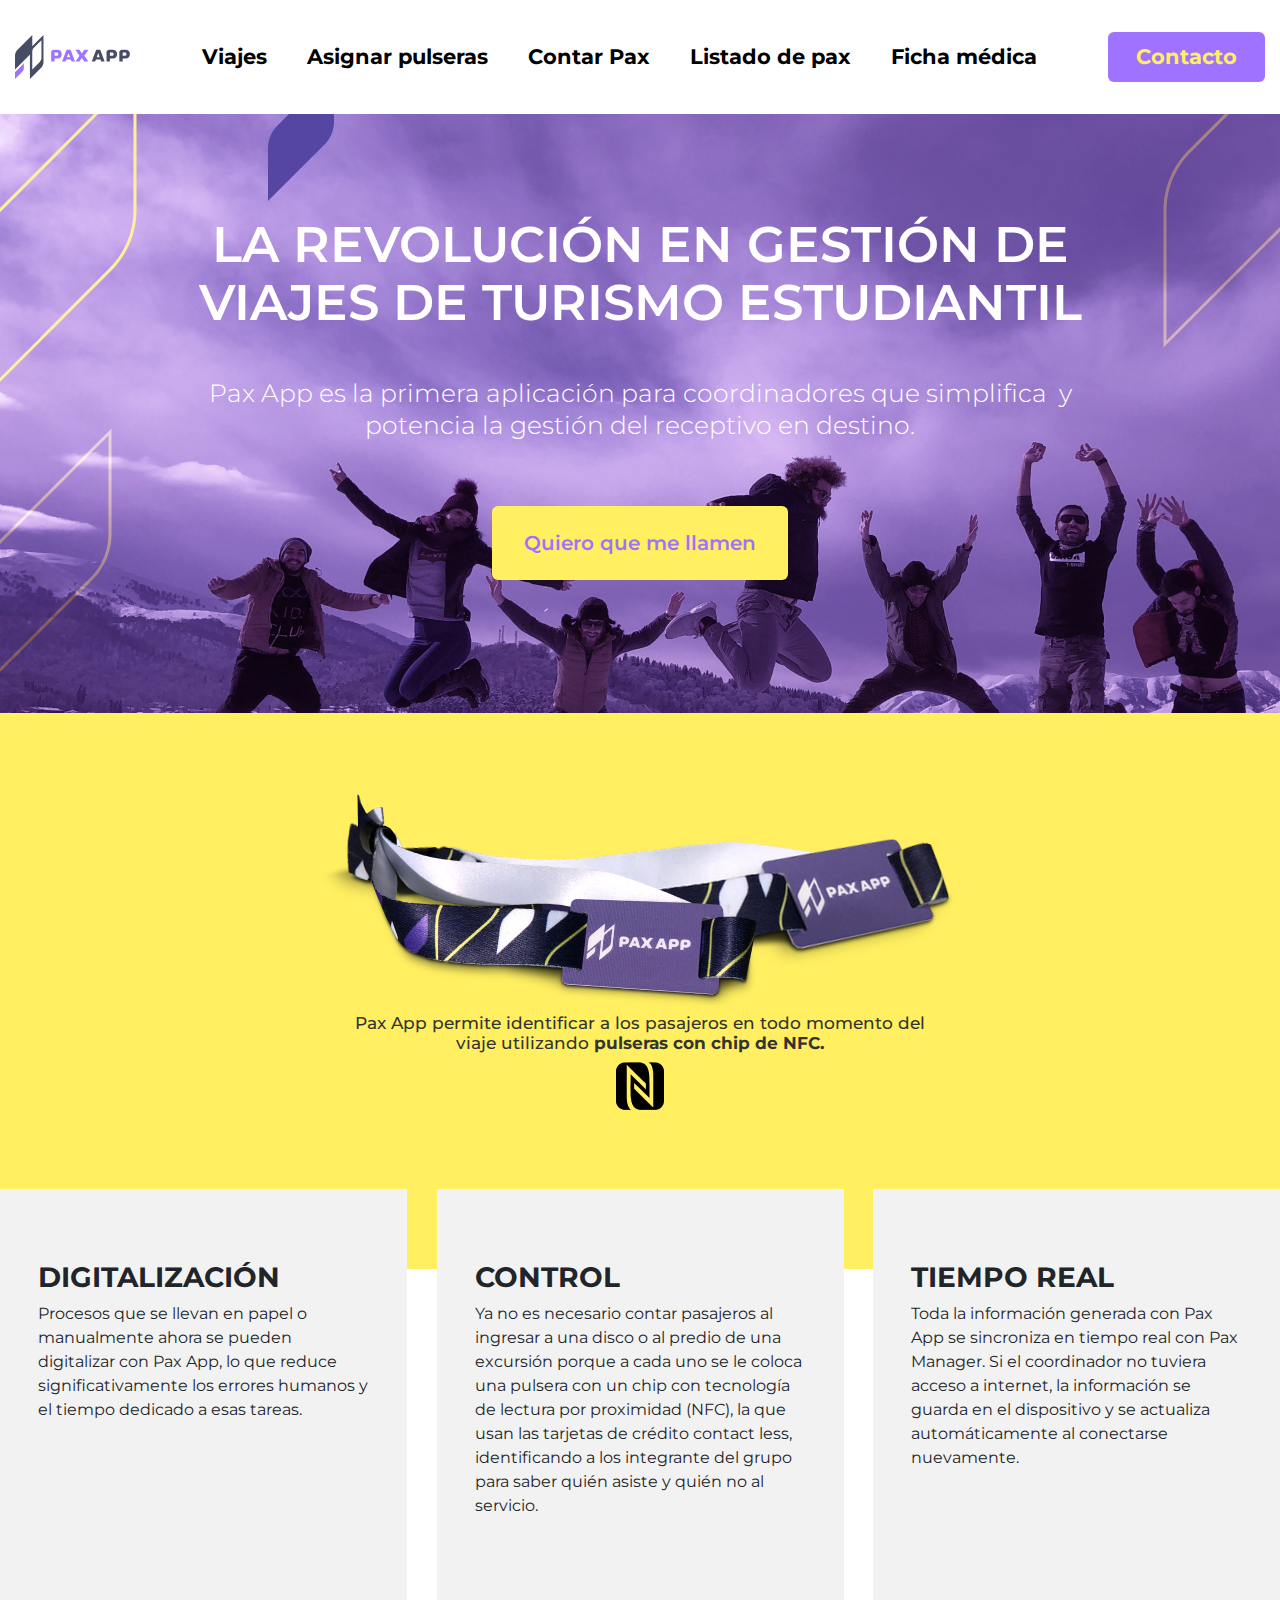
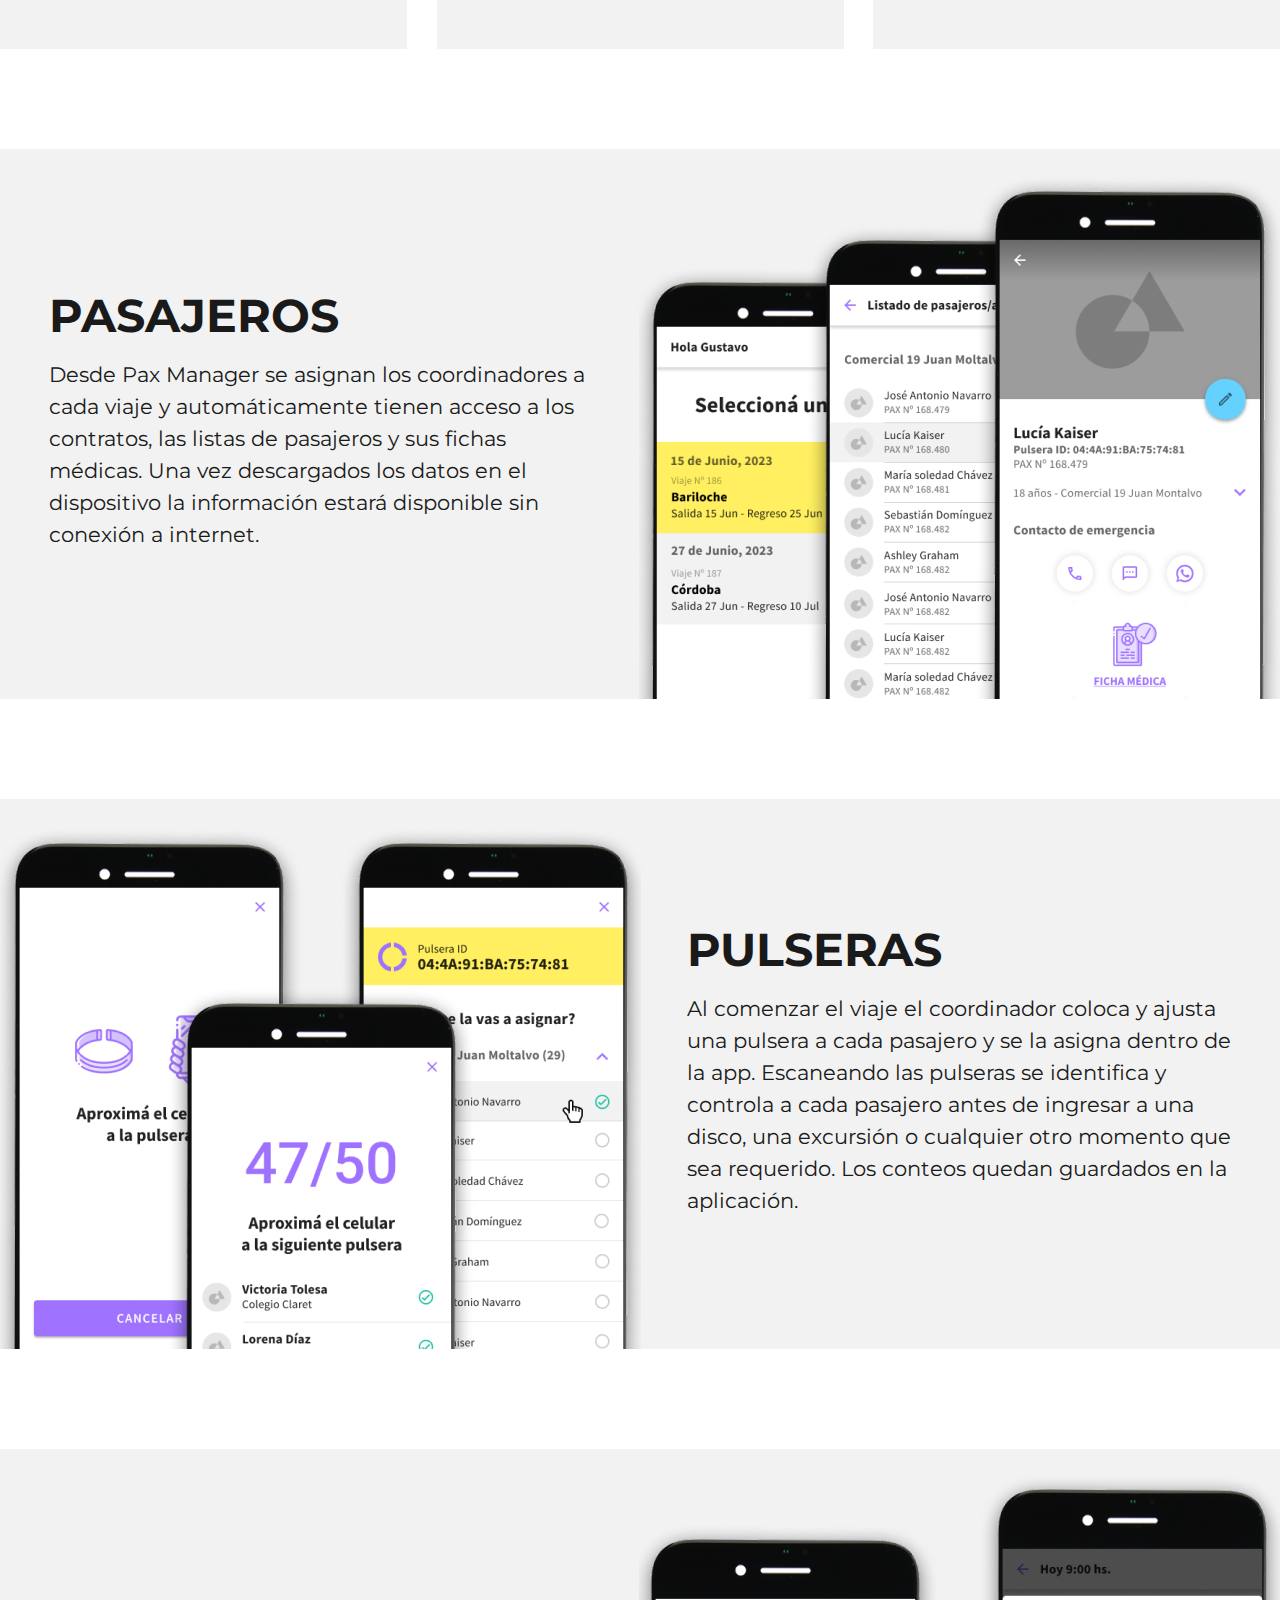
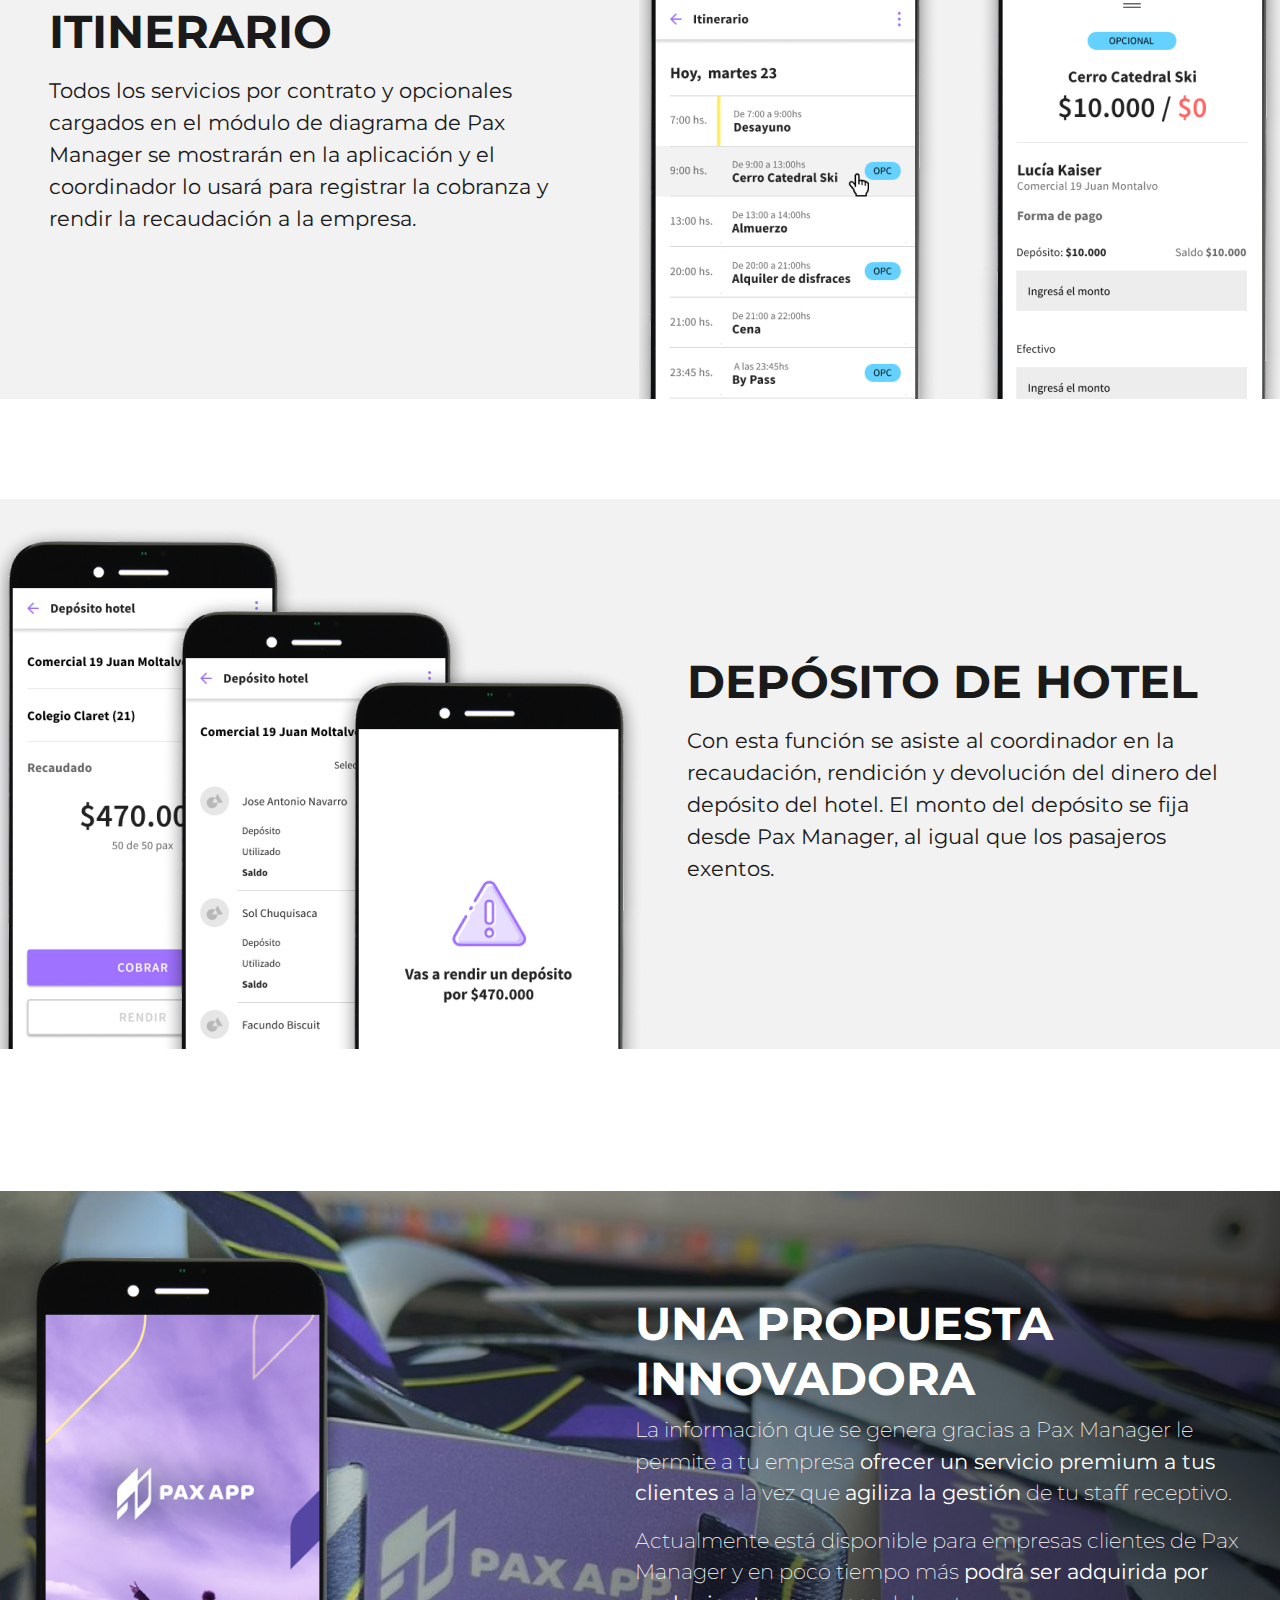
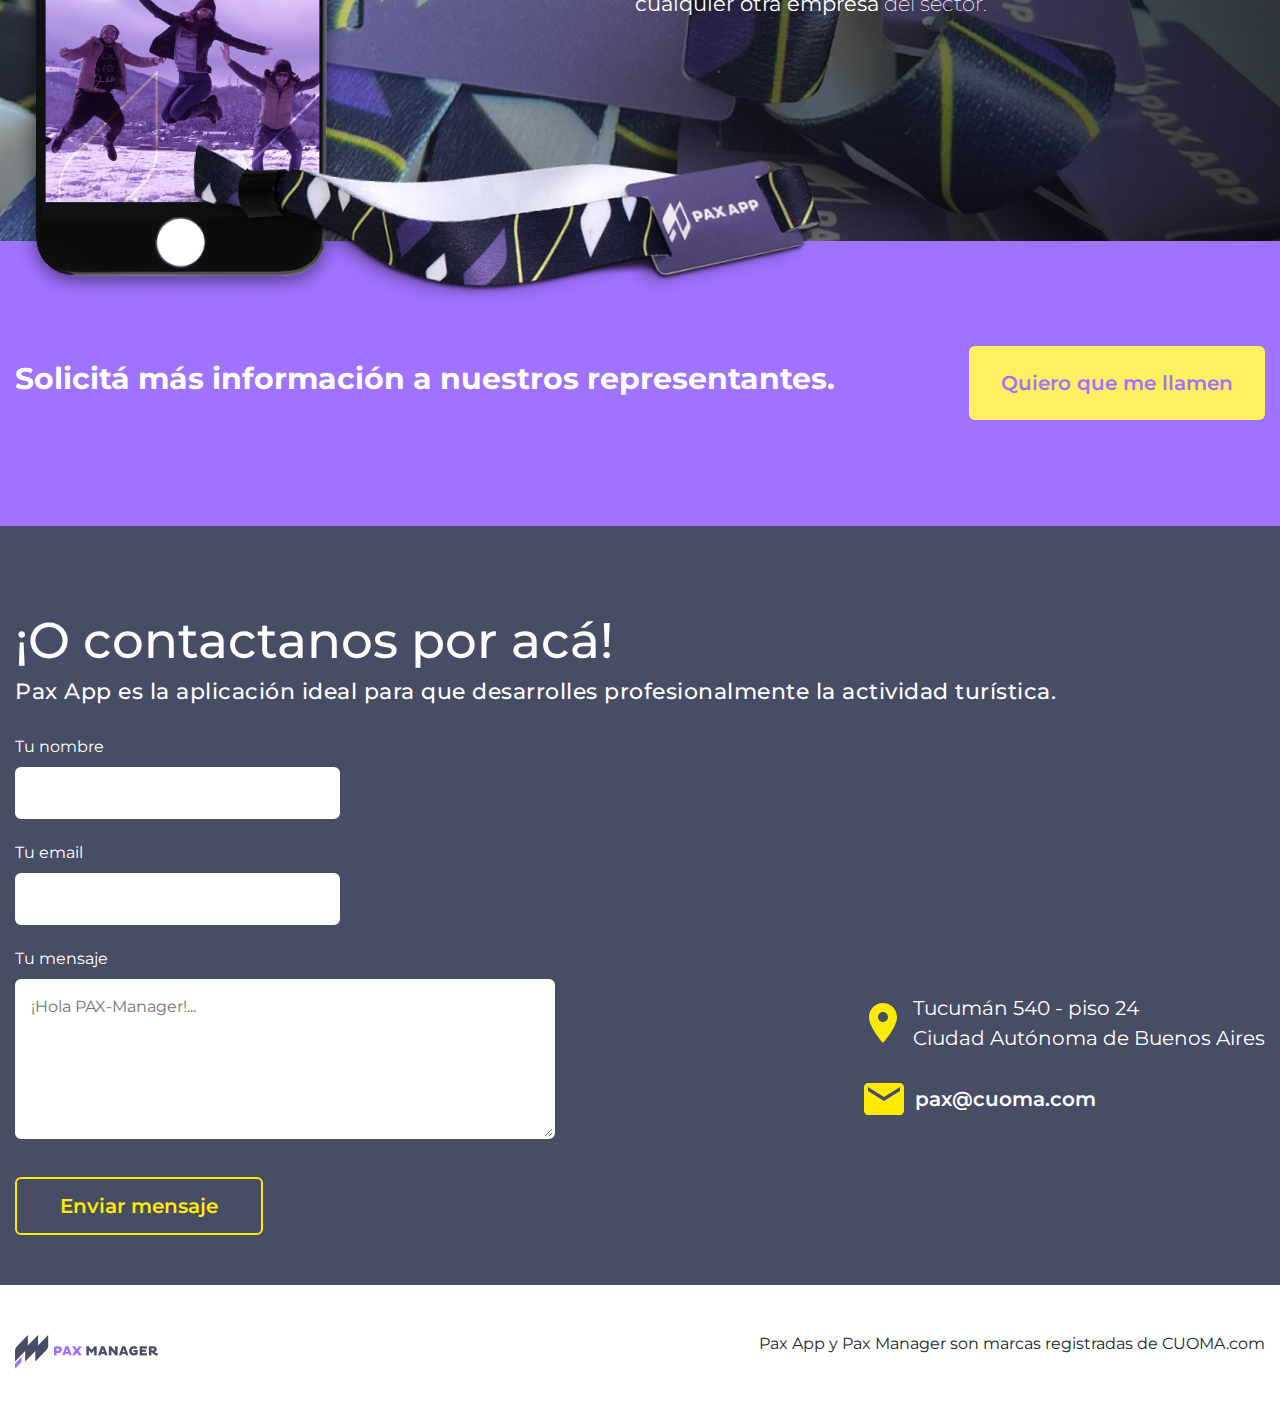
==== index.html @ cd77c43e "first commit" ====
<!DOCTYPE html>
<html lang="es">
<head>
	<meta name="viewport" content="width=device-width" />
    <link href="https://fonts.googleapis.com/css?family=Montserrat:400,600,700|Open+Sans:300,400,600&display=swap"
        rel="stylesheet">
    <link rel="stylesheet" href="https://stackpath.bootstrapcdn.com/bootstrap/4.4.1/css/bootstrap.min.css"
        integrity="sha384-Vkoo8x4CGsO3+Hhxv8T/Q5PaXtkKtu6ug5TOeNV6gBiFeWPGFN9MuhOf23Q9Ifjh" crossorigin="anonymous">
    <link rel="stylesheet" href="/assets/css/style.css">
    


</head>
<body id="paxApp">

    <nav class="navbar sticky-top navbar-expand-xl navbar-light padding">
        <div class="container">
            <a href="#"><img src="/assets/img/paxapp-logo.svg" alt="PAX"></a>
            <button class="navbar-toggler" type="button" data-toggle="collapse" data-target="#navbarMain" aria-controls="navbarMain" aria-expanded="true" aria-label="Toggle navigation">
                <span class="navbar-toggler-icon"><svg xmlns="http://www.w3.org/2000/svg" width="29" height="21" viewBox="0 0 29 21" fill="none">
                    <path d="M0 2.18774C0 1.41022 0.637143 0.781128 1.42143 0.781128H12.8643C13.2413 0.781128 13.6028 0.929324 13.8694 1.19311C14.136 1.45691 14.2857 1.81468 14.2857 2.18774C14.2857 2.5608 14.136 2.91857 13.8694 3.18236C13.6028 3.44615 13.2413 3.59435 12.8643 3.59435H1.42143C1.04444 3.59435 0.682896 3.44615 0.416327 3.18236C0.149757 2.91857 0 2.5608 0 2.18774ZM0 10.6769C0 9.89936 0.637143 9.27027 1.42143 9.27027H27.15C27.527 9.27027 27.8885 9.41847 28.1551 9.68226C28.4217 9.94605 28.5714 10.3038 28.5714 10.6769C28.5714 11.0499 28.4217 11.4077 28.1551 11.6715C27.8885 11.9353 27.527 12.0835 27.15 12.0835H1.42143C1.04444 12.0835 0.682896 11.9353 0.416327 11.6715C0.149757 11.4077 0 11.0499 0 10.6769ZM1.42143 17.7594C1.04444 17.7594 0.682896 17.9076 0.416327 18.1714C0.149757 18.4352 0 18.793 0 19.166C0 19.5391 0.149757 19.8969 0.416327 20.1607C0.682896 20.4244 1.04444 20.5726 1.42143 20.5726H18.5786C18.9556 20.5726 19.3171 20.4244 19.5837 20.1607C19.8502 19.8969 20 19.5391 20 19.166C20 18.793 19.8502 18.4352 19.5837 18.1714C19.3171 17.9076 18.9556 17.7594 18.5786 17.7594H1.42143Z" fill="#9F72FF"/>
                    </svg></span>
            </button>

            <div class="navbar-collapse collapse" id="navbarMain">
                <ul class="navbar-nav">

                    <li class="nav-item ">
                        <a class="nav-item nav-link" href="#" title="Viajes">Viajes</a>
                    </li>

                    <li class="nav-item ">
                        <a class="nav-item nav-link" href="#" title="asignar pulseras">Asignar pulseras</a>
                    </li>

                    <li class="nav-item ">
                        <a class="nav-item nav-link" href="#" title="Contar pax">Contar Pax</a>
                    </li>

                    <li class="nav-item ">
                        <a class="nav-item nav-link" href="#" title="Listado de pax">Listado de pax</a>
                    </li>

                    <li class="nav-item ">
                        <a class="nav-item nav-link" href="#" title="Ficha médica">Ficha médica</a>
                    </li>

                   
                    <li class="nav-item" style="display:none">
                        <a class="mainBtn" href="/site/contacto/">Contacto</a>
                    </li>
                </ul>
                
            </div>
            <div class="btn-group">
                <a class="mainBtn desktop" href="/site/contacto/">Contacto</a>
            </div>
        </div>
    </nav>

    <main>
        <section class="mainBanner">
            <div class="container">
                <h1>La revolución en gestión de viajes de turismo estudiantil</h1>
                <h2>Pax App es la primera aplicación para coordinadores que simplifica  y potencia la gestión del receptivo en destino.
                </h2>
                <div class="btn-container"><a href="#" class="btn-yellow">Quiero que me llamen</a></div>

                
            </div>
        </section>
        <section class="nfc">
            <div class="container-extended">
                <img src="/assets/img/pax-app-device.png" alt="pax app device" class="desktop"> 
                <img src="/assets/img/device-mobile.png" alt="pax app device" class="mobile"> 
                <img src="/assets/img/nfc-logo.png" alt="nfc" class="nfc-logo">
                <h3>Pax App permite identificar a los pasajeros en todo momento del viaje
                    utilizando <b>pulseras con chip de NFC.</b>
                    </h3>
                    <div class="btn-container"><a href="#" class="btn-violet">Quiero que me llamen</a></div>
            </div>
        </section>
        <section class="home-details">
            <div class="container">

                <div class="box">
                    <h3>DIGITALIZACIÓN <span><svg xmlns="http://www.w3.org/2000/svg" width="16" height="10" viewBox="0 0 16 10" fill="none">
                        <path fill-rule="evenodd" clip-rule="evenodd" d="M14.125 9.875L8 3.75L1.875 9.875L1.63918e-07 8L8 -6.99382e-07L16 8L14.125 9.875Z" fill="#9F72FF"/>
                        </svg></span></h3>
                    <p>Procesos que se llevan en papel o manualmente ahora se pueden digitalizar con Pax App, lo que reduce significativamente los errores humanos y el tiempo dedicado a esas tareas.
                    </p>
                </div>
                <div class="box">
                    <h3>CONTROL <span><svg xmlns="http://www.w3.org/2000/svg" width="16" height="10" viewBox="0 0 16 10" fill="none">
                        <path fill-rule="evenodd" clip-rule="evenodd" d="M14.125 9.875L8 3.75L1.875 9.875L1.63918e-07 8L8 -6.99382e-07L16 8L14.125 9.875Z" fill="#9F72FF"/>
                        </svg></span></h3>
                    <p>Ya no es necesario contar pasajeros al ingresar a una disco o al predio de una excursión porque a cada uno se le coloca una pulsera con un chip con tecnología de lectura por proximidad (NFC), la que usan las tarjetas de crédito contact less, identificando a los integrante del grupo para saber quién asiste y quién no al servicio. 

                    </p>
                </div>
                <div class="box">
                    <h3>TIEMPO REAL <span><svg xmlns="http://www.w3.org/2000/svg" width="16" height="10" viewBox="0 0 16 10" fill="none">
                        <path fill-rule="evenodd" clip-rule="evenodd" d="M14.125 9.875L8 3.75L1.875 9.875L1.63918e-07 8L8 -6.99382e-07L16 8L14.125 9.875Z" fill="#9F72FF"/>
                        </svg></span></h3>
                    <p>Toda la información generada con Pax App se sincroniza en tiempo real con Pax Manager. Si el coordinador no tuviera acceso a internet, la información se guarda en el dispositivo y se actualiza automáticamente al conectarse nuevamente.

                    </p>
                </div>
            </div>
        </section>

        <section class="slides-info">
            <div class="container">
                <div class="left">
                    <h3>PASAJEROS</h3>
                    <p>Desde Pax Manager se asignan los coordinadores a cada viaje y automáticamente tienen acceso a los contratos, las listas de pasajeros y sus fichas médicas. Una vez descargados los datos en el dispositivo la información estará disponible sin conexión a internet.</p>
                </div>
                <img src="./assets/img/pasajeros-img.png" alt="pasajeros" class="desktop">
                <img src="./assets/img/pasajeros-mobile.png" alt="pasajeros" class="mobile">
            </div>
        </section>

        <section class="slides-info right">
            <div class="container">
                <img src="./assets/img/pulseras-img.png" alt="pulseras" class="desktop">
                <div class="right">
                    <h3>PULSERAS</h3>
                    <p>Al comenzar el viaje el coordinador coloca y ajusta una pulsera a cada pasajero y se la asigna dentro de la app. Escaneando las pulseras se identifica y controla a cada pasajero antes de ingresar a una disco, una excursión o cualquier otro momento que sea requerido. Los conteos quedan guardados en la aplicación.</p>
                </div>
                <img src="./assets/img/pulseras-mobile.png" alt="pasajeros" class="mobile">
            </div>
        </section>

        <section class="slides-info">
            <div class="container">
                <div class="left">
                    <h3>ITINERARIO</h3>
                    <p>Todos los servicios por contrato y opcionales cargados en el módulo de diagrama de Pax Manager se mostrarán en la aplicación y el coordinador lo usará para registrar la cobranza y rendir la recaudación a la empresa.</p>
                </div>
                <img src="./assets/img/itinerario-img.png" alt="itinerario" class="desktop">
                <img src="./assets/img/contar-pax-mobile.png" alt="pasajeros" class="mobile">
            </div>
        </section>

        <section class="slides-info right">
            <div class="container">
                <img src="./assets/img/deposito-hotel-img.png" alt="hotel" class="desktop">
                <div class="right">
                    <h3>DEPÓSITO DE HOTEL</h3>
                    <p>Con esta función se asiste al coordinador en la recaudación, rendición y devolución del dinero del depósito del hotel. El monto del depósito se fija desde Pax Manager, al igual que los pasajeros exentos.</p>
                </div>
                <img src="./assets/img/listado-pax-mobile.png" alt="pasajeros" class="mobile">
            </div>
        </section>



        <section class="propuesta">
            <div class="container">
                <img src="/assets/img/innovadora-img.png" alt="propuesta innovadora" class="desktop">
                <img src="/assets/img/pulsera_final.png" alt="pax app device" class="dispositivo desktop">
                <div class="propuesta-txt">
                    <h3>Una propuesta innovadora</h3>
                    <p>La información que se genera gracias a Pax Manager le permite a tu empresa <b>ofrecer un servicio premium a tus clientes</b> a la vez que <b>agiliza la gestión</b> de tu staff receptivo.</p>
                        <p>
                        Actualmente está disponible para empresas clientes de
                        Pax Manager y en poco tiempo más <b>podrá ser adquirida por cualquier otra empresa</b> del sector.</p>
                </div>
                <img src="/assets/img/innovadora-img-mobile.png" alt="innovadora" class="mobile">
                <img src="/assets/img/pulsera-propuesta-mobile.png" alt="pulsera pax" class="mobile pulsera-mobile">
            </div>
        </section>

        <section class="info">
            <div class="container">
                <h3>Solicitá más información a nuestros representantes.</h3>
                <a href="#" class="btn-yellow">Quiero que me llamen</a>
            </div>
        </section>


        <section class="contact" id="contactoEnviado">
            <div class="container">
                <h4>¡O contactanos por acá!</h4>
                <h5>Pax App es la aplicación ideal para que desarrolles profesionalmente la actividad turística.</h5>
                <div class="flex">
                    <form action="https://forms.cuomatest.com/process.php" method="post" data-parsley-validate="" id="contactForm" novalidate="">
                        <input type="hidden" name="form_tools_form_id" value="44">
                        <label for="name">Tu nombre</label>
                        <input id="contactName" name="name" type="text" data-parsley-minlength="1" required="">
                        <label for="email">Tu email</label>
                        <input name="email" required="" type="text" data-parsley-type="email">
                        <label for="message">Tu mensaje</label>
                        <textarea name="message" placeholder="¡Hola PAX-Manager!..." maxlength="700" required=""></textarea>
                        <button type="submit" class="secBtn">Enviar mensaje</button>
                    </form>
                    <div class="block">
                        <div class="property">
                            <div><img src="/assets/img/location.svg" alt="ubicación"></div>
                            <p>Tucumán 540 - piso 24 <br>Ciudad Autónoma de Buenos Aires</p>
                        </div>
                        <div class="property adress">
                            <div><img src="/assets/img/email-medium.svg" alt="email"></div>
                            <p>pax@cuoma.com</p>
                        </div>
                    </div>
                </div>
            </div>
        </section>
    </main>


    <footer class="container home">
        <a href=""><img src="/assets/img/logo-pax-small.png" alt="PAX"></a>
        <p>Pax App y Pax Manager son marcas registradas de CUOMA.com</p>
    </footer>
<script src="https://code.jquery.com/jquery-3.4.1.slim.min.js" integrity="sha384-J6qa4849blE2+poT4WnyKhv5vZF5SrPo0iEjwBvKU7imGFAV0wwj1yYfoRSJoZ+n" crossorigin="anonymous"></script>
<script src="https://stackpath.bootstrapcdn.com/bootstrap/4.4.1/js/bootstrap.min.js" integrity="sha384-wfSDF2E50Y2D1uUdj0O3uMBJnjuUD4Ih7YwaYd1iqfktj0Uod8GCExl3Og8ifwB6" crossorigin="anonymous"></script>
<script src="assets/js/main.js"></script>
</body>
</html>
---- assets/css/style.css ----
h1, h2 {
  all: unset;
}

@media (min-width: 1200px) {
  .container, .container-lg, .container-md, .container-sm, .container-xl {
    max-width: 1280px;
  }
}
a.btn-yellow {
  font-size: 20px;
  color: #9F72FF;
  background-color: #FFEF61;
  padding: 22px 32px;
  display: inline-block;
  align-items: center;
  justify-content: center;
  border-radius: 6px;
  font-weight: 600;
  margin: 65px auto 0;
}
a.btn-yellow:hover {
  color: #9F72FF;
  text-decoration: none;
}
@media (max-width: 768px) {
  a.btn-yellow {
    padding: 14px 32px;
  }
}

a.btn-violet {
  font-size: 20px;
  color: #FFEF61;
  background-color: #9F72FF;
  width: 310px;
  height: 66px;
  display: flex;
  align-items: center;
  justify-content: center;
  border-radius: 6px;
  font-weight: 600;
  margin: 65px auto 0;
}
a.btn-violet:hover {
  color: #9F72FF;
  text-decoration: none;
}
@media (max-width: 768px) {
  a.btn-violet {
    padding: 14px 32px;
  }
}

.secBtn {
  border: 2px solid #FFEB00;
  color: #FFEB00;
  background-color: inherit;
  border-radius: 6px;
  display: -webkit-box;
  display: -ms-flexbox;
  display: flex;
  -webkit-box-align: center;
  -ms-flex-align: center;
  align-items: center;
  -webkit-box-pack: center;
  -ms-flex-pack: center;
  justify-content: center;
  text-decoration: none;
  text-align: center;
}

.mainBtn {
  color: #FFEF61;
  font-size: 21px;
  line-height: 24px;
  font-weight: 700;
  padding: 13px 28px;
  background: #9F72FF;
  border-radius: 6px;
}
@media (max-width: 1199px) {
  .mainBtn.desktop {
    display: none;
  }
}

#paxApp .navbar {
  background-color: #fff;
  display: flex;
  justify-content: space-between;
  padding: 32px 0;
}
@media (min-width: 1200px) {
  #paxApp .navbar .navbar-collapse {
    flex-grow: initial;
    justify-content: space-between;
  }
}
#paxApp .navbar .container {
  position: relative;
  display: flex;
  justify-content: space-between;
}
@media (max-width: 1199px) {
  #paxApp .navbar .container .navbar-toggler {
    border: none;
  }
}
#paxApp .navbar .container .navbar-toggler .navbar-toggler-icon {
  background-image: none;
}
#paxApp .navbar .container .navbar-toggler:focus {
  outline: none;
}
@media (max-width: 1199px) {
  #paxApp .navbar .container .navbar-nav .nav-item {
    text-align: right;
    display: inline-block !important;
  }
  #paxApp .navbar .container .navbar-nav .nav-item a {
    margin-top: 20px;
    display: inline-block !important;
  }
}
#paxApp .navbar .container .navbar-nav .nav-item .nav-link {
  font-size: 21px;
  font-weight: 700;
  color: #000 !important;
  padding: 0 20px;
}
@media (max-width: 1199px) {
  #paxApp .navbar .container .navbar-nav .nav-item .nav-link {
    text-align: right;
    margin: 20px 0 0;
  }
}
@media (max-width: 1199px) {
  #paxApp .navbar .container > a {
    position: absolute;
    left: 0;
    right: 0;
    margin-left: auto;
    margin-right: auto;
    width: 114px;
    top: 0;
  }
}
@media (max-width: 1199px) {
  #paxApp .navbar .container {
    padding: 0 20px;
  }
}

#paxApp {
  font-family: "Montserrat";
}
#paxApp main .mainBanner {
  height: 599px;
  background: url(../img/main-banner-desktop.jpg) no-repeat;
  background-size: cover;
}
#paxApp main .mainBanner h1 {
  color: #fff;
  font-size: 50px;
  padding-top: 102px;
  text-align: center;
  max-width: 905px;
  display: block;
  margin: 0 auto;
  font-family: "Montserrat";
  font-weight: 600;
  line-height: 58px;
  text-transform: uppercase;
}
@media (max-width: 500px) {
  #paxApp main .mainBanner h1 {
    font-size: 10px;
  }
}
#paxApp main .mainBanner h2 {
  color: #fff;
  font-size: 25px;
  padding-top: 45px;
  text-align: center;
  max-width: 905px;
  display: block;
  margin: 0 auto;
  font-family: "Montserrat";
  font-weight: 300;
  line-height: 32px;
}
#paxApp main .mainBanner .btn-container {
  margin: 0 auto;
  text-align: center;
}
@media (max-width: 768px) {
  #paxApp main .mainBanner {
    background: url("../img/main-banner-mobile.jpg") no-repeat;
    background-size: cover;
    height: 400px;
  }
  #paxApp main .mainBanner .btn-container {
    display: none;
  }
  #paxApp main .mainBanner h1 {
    font-size: 28px;
    line-height: 34px;
  }
  #paxApp main .mainBanner h2 {
    display: none;
  }
}
#paxApp main .nfc {
  background-color: #FFEF61;
}
#paxApp main .nfc .container-extended {
  padding: 81px 0 159px 0;
  display: flex;
  align-items: center;
  justify-content: space-between;
  max-width: 1350px;
  margin: 0 auto;
}
#paxApp main .nfc .container-extended h3 {
  max-width: 582px;
  color: #333;
  font-size: 30px;
}
#paxApp main .nfc .container-extended img.mobile {
  display: none;
}
#paxApp main .nfc .container-extended .btn-container {
  display: none;
}
@media (max-width: 1321px) {
  #paxApp main .nfc .container-extended {
    padding: 81px 0 159px 0;
    display: flex;
    align-items: center;
    justify-content: space-between;
    flex-direction: column;
    max-width: 1350px;
    margin: 0 auto;
  }
  #paxApp main .nfc .container-extended h3 {
    max-width: 582px;
    color: #333;
    font-size: 17px;
    text-align: center;
    order: 1;
  }
  #paxApp main .nfc .container-extended .nfc-logo {
    order: 2;
  }
}
@media (max-width: 650px) {
  #paxApp main .nfc .container-extended {
    position: relative;
    height: 410px;
    padding: 0px;
    justify-content: inherit;
  }
  #paxApp main .nfc .container-extended .nfc-logo {
    margin-top: 15px;
  }
  #paxApp main .nfc .container-extended img.desktop {
    display: none;
  }
  #paxApp main .nfc .container-extended img.mobile {
    display: block !important;
    position: absolute;
    left: 0;
    top: -60px;
  }
  #paxApp main .nfc .container-extended h3 {
    margin-top: 125px;
    font-size: 17px;
    padding: 0 23px;
  }
  #paxApp main .nfc .container-extended .btn-container {
    display: block;
    order: 3;
  }
}
#paxApp main .home-details {
  margin-top: -80px;
}
#paxApp main .home-details .container {
  display: flex;
  align-items: center;
  justify-content: space-between;
  padding: 0px;
}
#paxApp main .home-details .container .box {
  background-color: #F2F2F2;
  max-width: 407px;
  height: 460px;
  padding: 72px 38px 0;
}
@media (max-width: 768px) {
  #paxApp main .home-details .container .box {
    background-color: white !important;
    height: auto !important;
    padding: 0 20px !important;
    position: relative;
  }
  #paxApp main .home-details .container .box::after {
    height: 3px;
    width: 90%;
    background: #eee;
    left: 0;
    right: 0;
    margin-left: auto;
    margin-right: auto;
    position: absolute;
    content: "";
    bottom: 0;
  }
}
#paxApp main .home-details .container .box h3 {
  font-weight: 700;
}
@media (max-width: 768px) {
  #paxApp main .home-details .container .box h3 {
    padding: 22px 0;
    margin: 0px;
  }
}
#paxApp main .home-details .container .box h3 span {
  display: none;
}
@media (max-width: 768px) {
  #paxApp main .home-details .container .box h3 span {
    display: block;
    position: absolute;
    right: 40px;
    top: 20px;
  }
}
#paxApp main .home-details .container .box h3.active span svg {
  transform: rotate(180deg);
}
#paxApp main .home-details .container .box p.active {
  display: block;
}
@media (max-width: 768px) {
  #paxApp main .home-details .container .box p {
    display: none;
    text-align: center;
    font-size: 16px;
    color: #5C4E47;
    padding-bottom: 34px;
  }
}
@media (max-width: 998px) {
  #paxApp main .home-details .container {
    flex-direction: column;
  }
  #paxApp main .home-details .container .box {
    background-color: #F2F2F2;
    width: 100%;
    height: 460px;
    padding: 35px 14px;
  }
  #paxApp main .home-details .container .box h3 {
    text-align: center;
    font-size: 26px;
    color: #484D66;
    font-weight: 700;
  }
  #paxApp main .home-details .container .box p {
    display: none;
  }
}
@media (max-width: 768px) {
  #paxApp main .home-details {
    margin-top: 0px;
  }
  #paxApp main .home-details .container .box {
    max-width: inherit !important;
  }
}
#paxApp main .slides-info {
  margin-top: 100px;
}
#paxApp main .slides-info .container {
  display: flex;
  align-items: center;
  justify-content: space-between;
  background: #F2F2F2;
  padding: 0px;
  padding-left: 49px;
}
#paxApp main .slides-info .container h3 {
  color: #1A1A1A;
  font-size: 46px;
  line-height: 71px;
  font-weight: 700;
}
#paxApp main .slides-info .container p {
  max-width: 544px;
  font-size: 21px;
  color: #1A1A1A;
  line-height: 32px;
}
#paxApp main .slides-info .container img.mobile {
  display: none;
}
#paxApp main .slides-info .container img.desktop {
  display: block;
}
#paxApp main .slides-info.right .container {
  padding-left: 0px;
  padding-right: 49px;
}
@media (max-width: 1255px) {
  #paxApp main .slides-info .container .left {
    padding-right: 20px;
  }
  #paxApp main .slides-info .container .right {
    padding-left: 20px;
  }
  #paxApp main .slides-info .container img {
    max-width: 50%;
  }
  #paxApp main .slides-info.right .container {
    padding-left: 0px;
    padding-right: 49px;
  }
}
@media (max-width: 998px) {
  #paxApp main .slides-info {
    margin-top: 45px;
  }
  #paxApp main .slides-info .container {
    background: linear-gradient(0deg, #F2F2F2 0%, rgba(242, 242, 242, 0) 100%);
    flex-direction: column;
    padding-right: 0px !important;
    padding: 0px;
  }
  #paxApp main .slides-info .container .left {
    padding-right: 0px;
  }
  #paxApp main .slides-info .container .right {
    padding-left: 0px;
  }
  #paxApp main .slides-info .container img {
    max-width: 50%;
  }
  #paxApp main .slides-info .container img.mobile {
    display: block;
  }
  #paxApp main .slides-info .container img.desktop {
    display: none;
  }
  #paxApp main .slides-info .container h3 {
    font-size: 22px;
    line-height: 24px;
    text-align: center;
  }
  #paxApp main .slides-info .container p {
    font-size: 15px;
    line-height: 25px;
    text-align: center;
    padding: 0 20px;
  }
  #paxApp main .slides-info.right .container {
    padding-left: 0px;
    padding-right: 49px;
  }
}
@media (max-width: 768px) {
  #paxApp main .slides-info #paxApp main .slides-info .container img {
    max-width: auto;
  }
}
#paxApp main .propuesta {
  background: url("../img/propuesta-img.jpg") no-repeat;
  background-size: cover;
  height: 650px;
  margin-top: 142px;
}
#paxApp main .propuesta .container {
  display: flex;
  justify-content: space-between;
  position: relative;
}
#paxApp main .propuesta .container img {
  margin-top: 50px;
}
#paxApp main .propuesta .container img.dispositivo {
  position: absolute;
  left: 160px;
  right: 0;
  text-align: center;
  bottom: -32px;
}
#paxApp main .propuesta .container img.mobile {
  display: none;
}
#paxApp main .propuesta .container .propuesta-txt h3 {
  font-size: 46px;
  color: #fff;
  font-weight: 700;
  text-transform: uppercase;
  max-width: 480px;
  margin-top: 105px;
}
#paxApp main .propuesta .container .propuesta-txt p {
  font-size: 21px;
  color: #fff;
  max-width: 630px;
  font-weight: 200;
}
@media (max-width: 992px) {
  #paxApp main .propuesta .container .propuesta-txt h3 {
    font-size: 28px;
  }
  #paxApp main .propuesta .container .propuesta-txt p {
    font-size: 18px;
  }
  #paxApp main .propuesta .container img.dispositivo {
    left: 0px;
    right: 0;
  }
}
@media (max-width: 770px) {
  #paxApp main .propuesta {
    height: auto;
    margin-top: 0px;
    background: url("../img/propuesta-bg-mobile.jpg");
    background-size: cover;
  }
  #paxApp main .propuesta .container {
    flex-direction: column;
  }
  #paxApp main .propuesta .container .propuesta-txt h3 {
    font-size: 28px;
    text-align: center;
    margin: 41px auto;
  }
  #paxApp main .propuesta .container .propuesta-txt p {
    font-size: 18px;
    text-align: center;
  }
  #paxApp main .propuesta .container img.dispositivo {
    left: 0px;
    right: 0;
  }
  #paxApp main .propuesta .container .desktop {
    display: none;
  }
  #paxApp main .propuesta .container .mobile {
    display: block !important;
    width: fit-content;
    text-align: center;
    margin: 0 auto;
  }
  #paxApp main .propuesta .container .pulsera-mobile {
    position: absolute;
    bottom: -110px;
    left: 0px;
  }
}
#paxApp main .info {
  background: #9F72FF;
  height: 285px;
  display: flex;
  align-items: center;
  justify-content: center;
}
#paxApp main .info .container {
  display: flex;
  align-items: center;
  justify-content: space-between;
}
#paxApp main .info .container h3 {
  color: #fff;
  font-size: 30px;
  font-weight: 700;
}
#paxApp main .info .container .btn-yellow {
  margin: 0px;
}
@media (max-width: 991px) {
  #paxApp main .info {
    height: auto;
    padding: 107px 0 49px 0;
  }
  #paxApp main .info .container {
    flex-direction: column;
  }
  #paxApp main .info .container h3 {
    font-size: 25px;
    text-align: center;
    margin-bottom: 49px;
  }
  #paxApp main .info .container .btn-yellow {
    margin: 0px;
    width: 320px;
  }
}
#paxApp main .contact {
  color: #FFF;
  background-color: #484D66;
  height: auto;
  padding: 85px 0 50px;
}
#paxApp main .contact h4 {
  font-size: 50px;
}
#paxApp main .contact h5 {
  font-size: 22px;
  letter-spacing: 0.5px;
}
#paxApp main .contact .flex {
  display: -webkit-box;
  display: -ms-flexbox;
  display: flex;
  -webkit-box-pack: justify;
  -ms-flex-pack: justify;
  justify-content: space-between;
}
#paxApp main .contact .flex form {
  display: -webkit-box;
  display: -ms-flexbox;
  display: flex;
  -webkit-box-orient: vertical;
  -webkit-box-direction: normal;
  -ms-flex-direction: column;
  flex-direction: column;
  width: 540px;
  max-width: 100%;
}
#paxApp main .contact .flex form label {
  margin-top: 22px;
}
#paxApp main .contact .flex form input[type=text] {
  width: 325px;
  height: 52px;
  border: 2px solid #FFF;
  border-radius: 6px;
  padding: 14px;
  color: #1A1A1A;
}
#paxApp main .contact .flex form textarea {
  height: 160px;
  min-height: 100px;
  max-height: 260px;
  width: 100%;
  border: 2px solid #FFF;
  border-radius: 6px;
  padding: 14px;
  color: #1A1A1A;
}
#paxApp main .contact .flex form .secBtn {
  width: 248px;
  height: 58px;
  font-size: 20px;
  font-weight: 600;
  margin-top: 38px;
}
#paxApp main .contact .flex .block {
  display: -webkit-box;
  display: -ms-flexbox;
  display: flex;
  -webkit-box-orient: vertical;
  -webkit-box-direction: normal;
  -ms-flex-direction: column;
  flex-direction: column;
  -webkit-box-pack: end;
  -ms-flex-pack: end;
  justify-content: flex-end;
  margin-bottom: 100px;
}
#paxApp main .contact .flex .block .property {
  display: flex;
  font-size: 20px;
  align-items: center;
}
#paxApp main .contact .flex .block .property img {
  margin: 20px 11px;
}
#paxApp main .contact .flex .block .property div:first-child {
  min-width: 60px;
  text-align: center;
}
#paxApp main .contact .flex .block .property p {
  margin-bottom: 0px;
}
#paxApp main .contact .flex .block .property.adress {
  font-weight: 600;
}
@media (max-width: 768px) {
  #paxApp main .contact {
    padding: 44px 0;
  }
  #paxApp main .contact .flex {
    flex-direction: column;
  }
  #paxApp main .contact h4 {
    font-size: 30px;
    text-align: center;
  }
  #paxApp main .contact h5 {
    font-size: 16px;
    margin-top: 29px;
    text-align: center;
  }
  #paxApp main .contact .block {
    margin-top: 40px;
    margin-bottom: 0 !important;
  }
  #paxApp main .contact .block p {
    font-size: 15px;
  }
}
@media (max-width: 400px) {
  #paxApp main .contact form input {
    width: 100% !important;
  }
  #paxApp main .contact form button {
    width: 100% !important;
  }
}
#paxApp footer {
  display: flex;
  align-items: center;
  justify-content: space-between;
  height: 134px;
}
@media (max-width: 768px) {
  #paxApp footer {
    height: auto;
    padding: 30px 0;
    flex-direction: column;
  }
  #paxApp footer p {
    text-align: center;
    margin-top: 30px;
  }
}/*# sourceMappingURL=style.css.map */
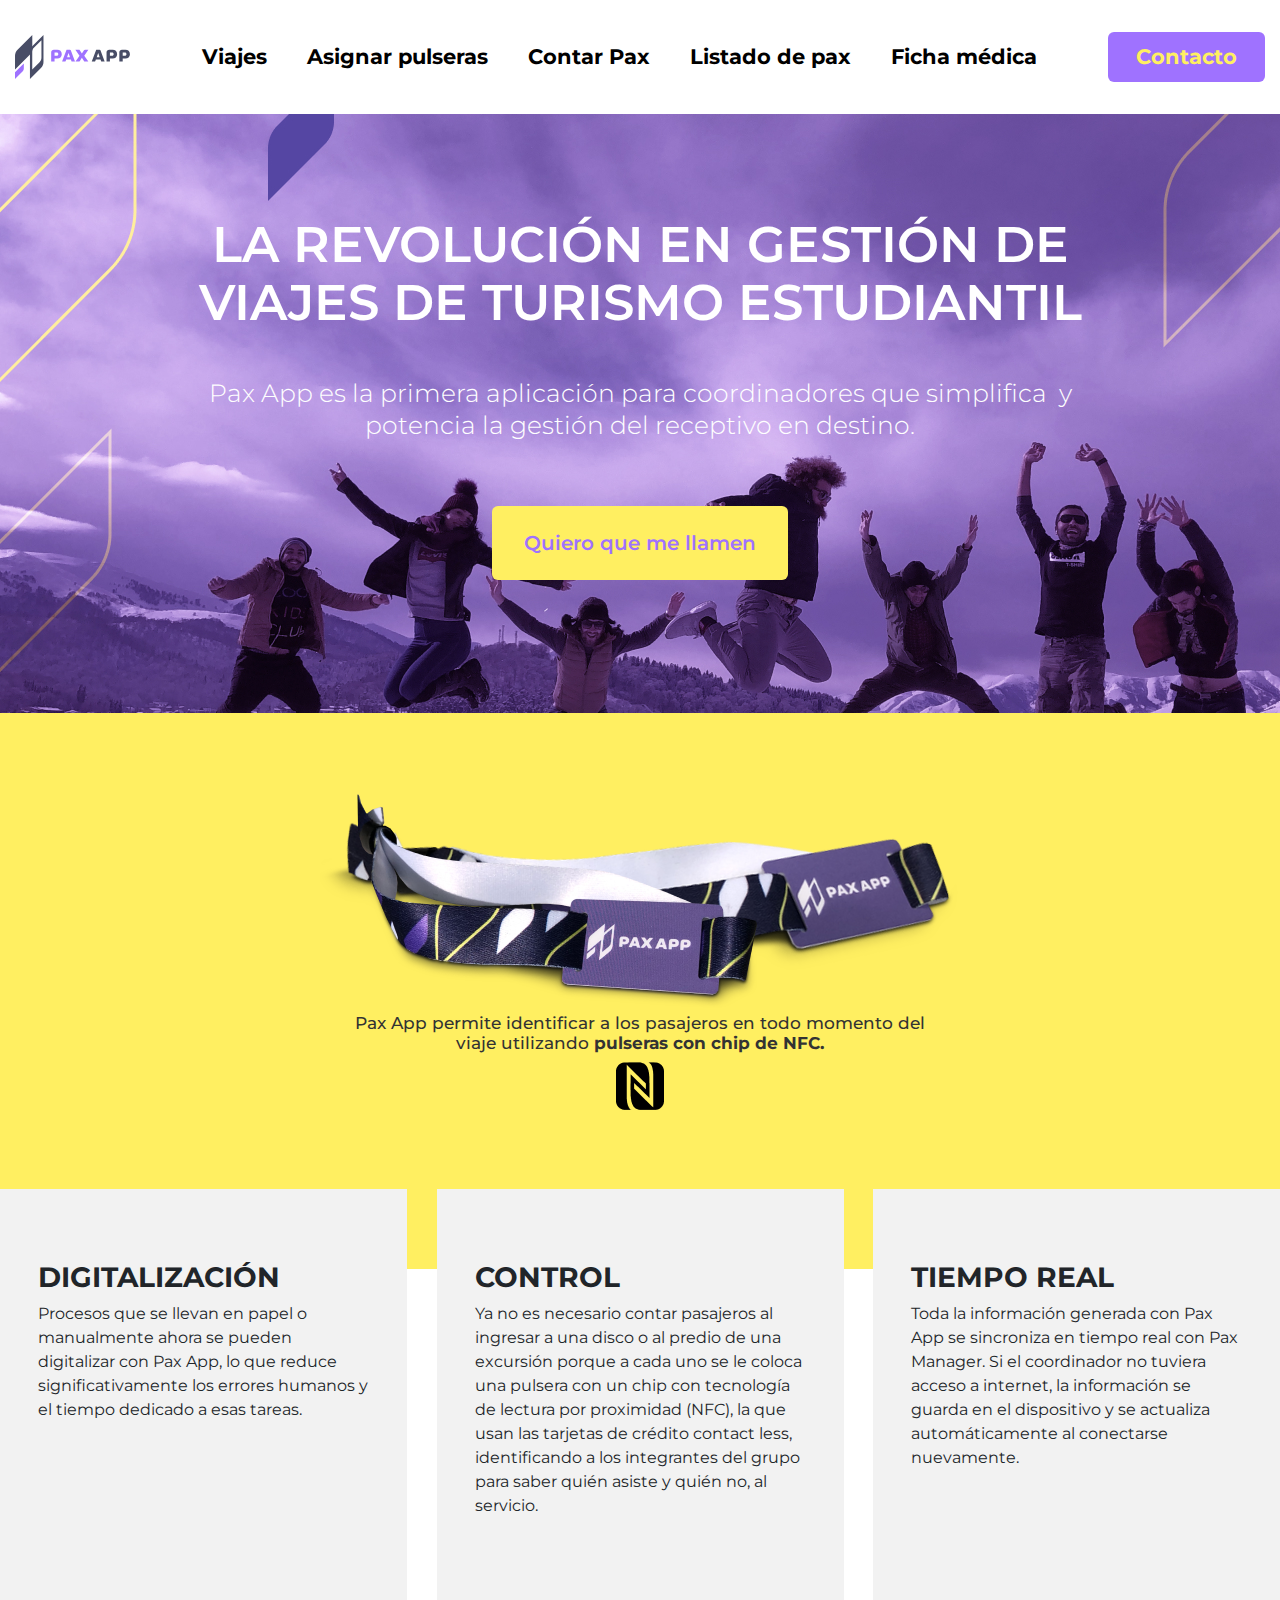
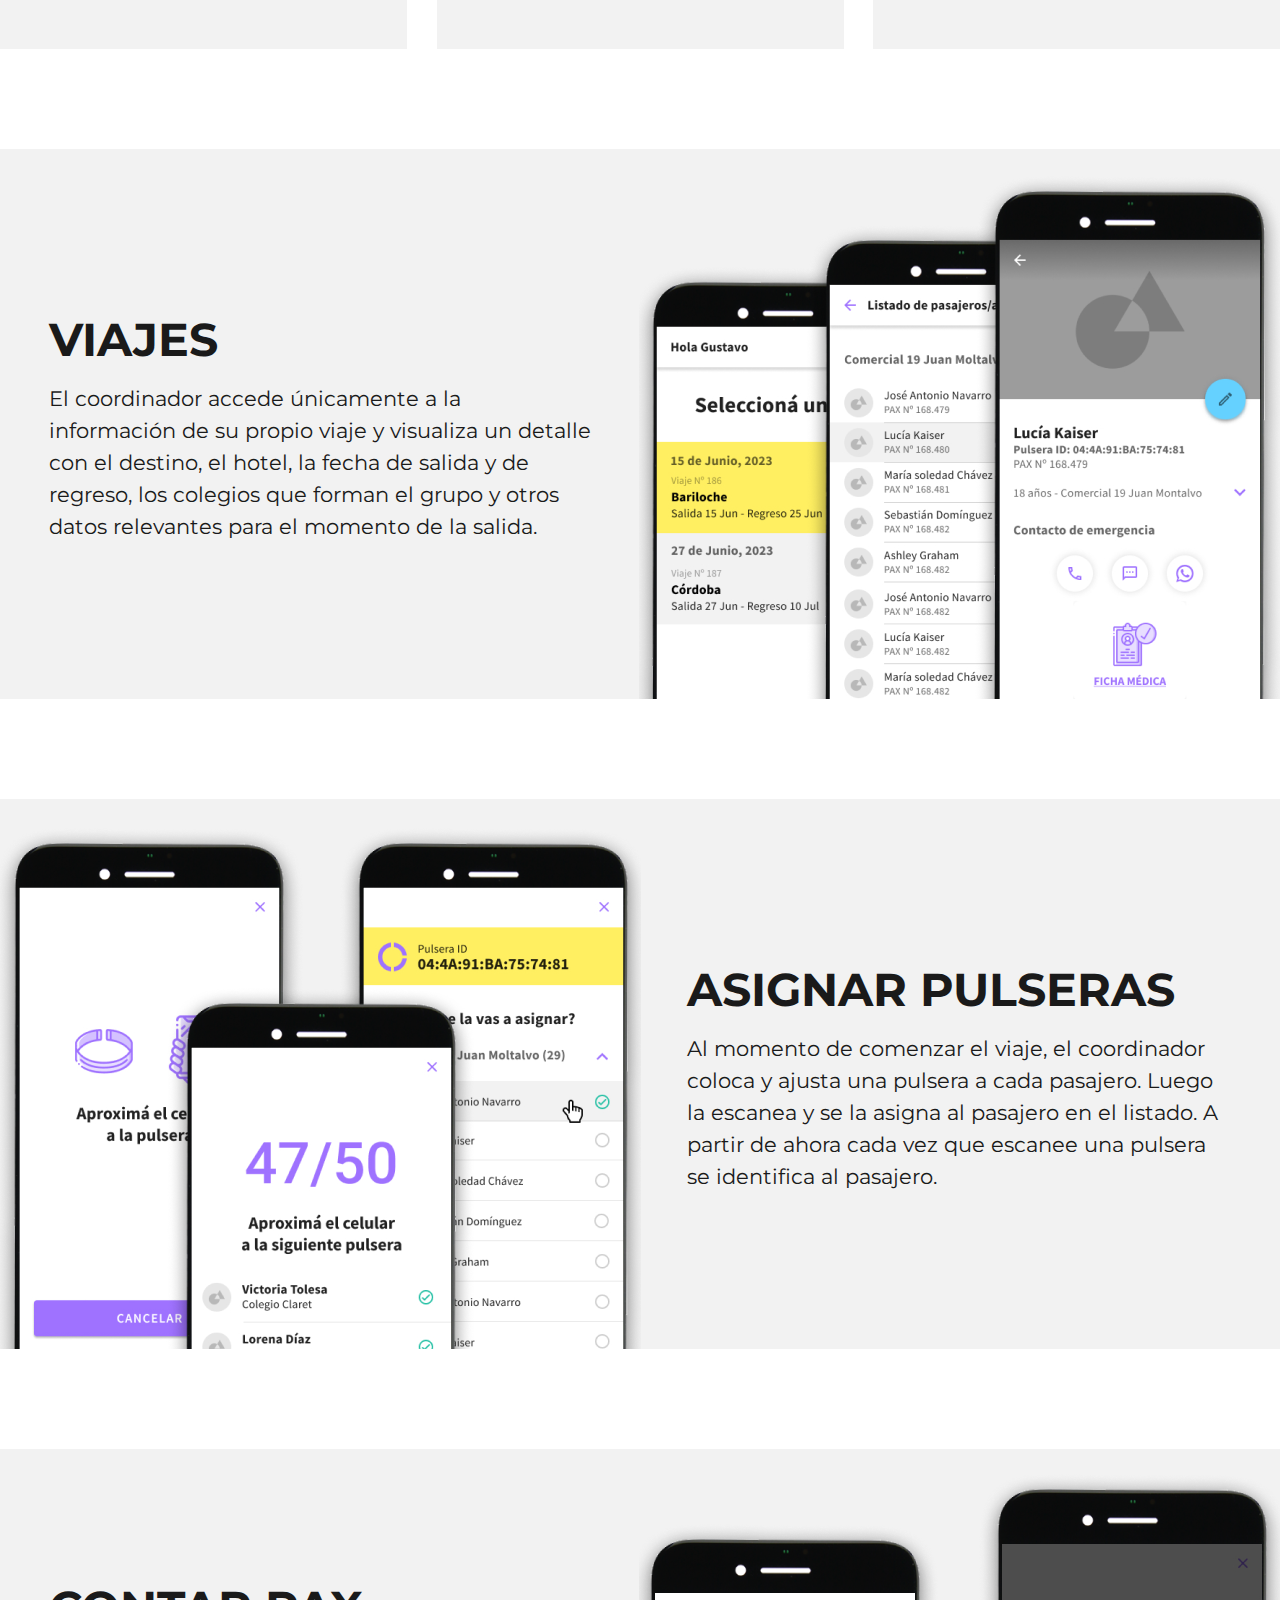
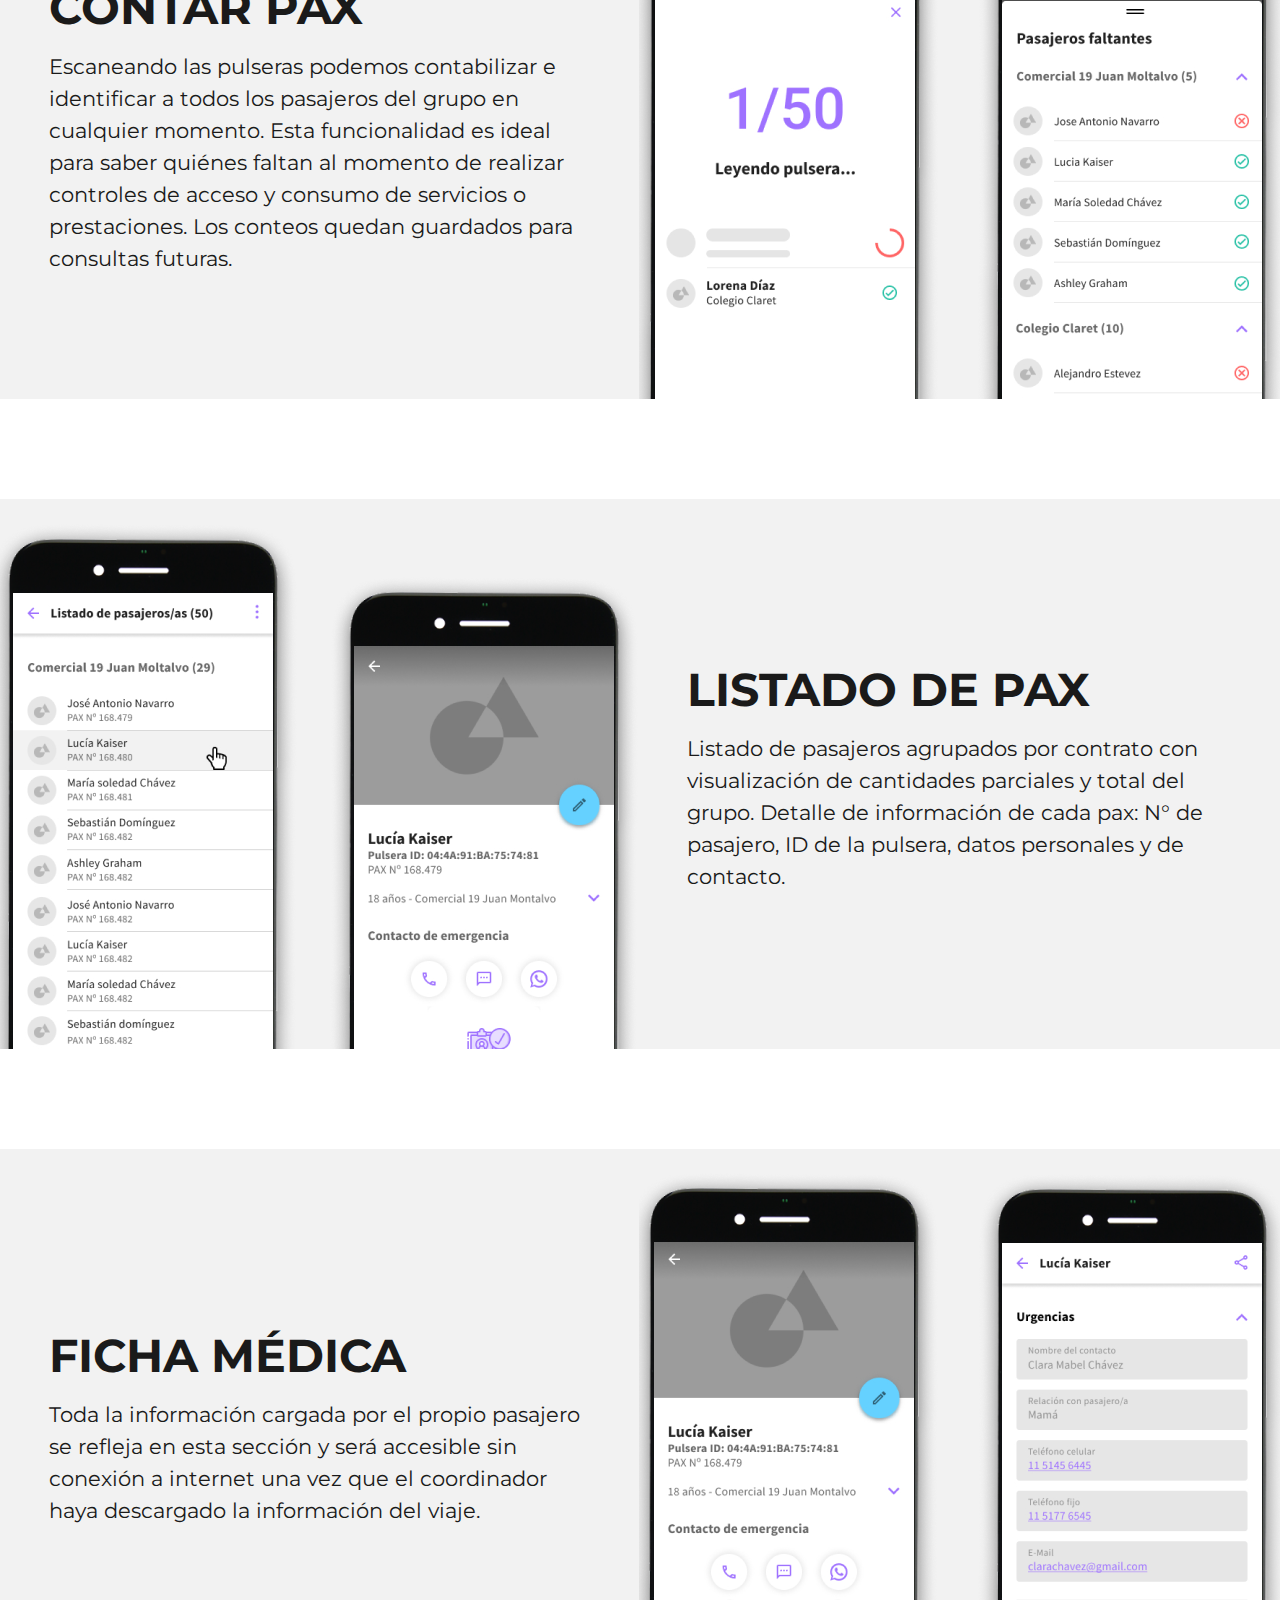
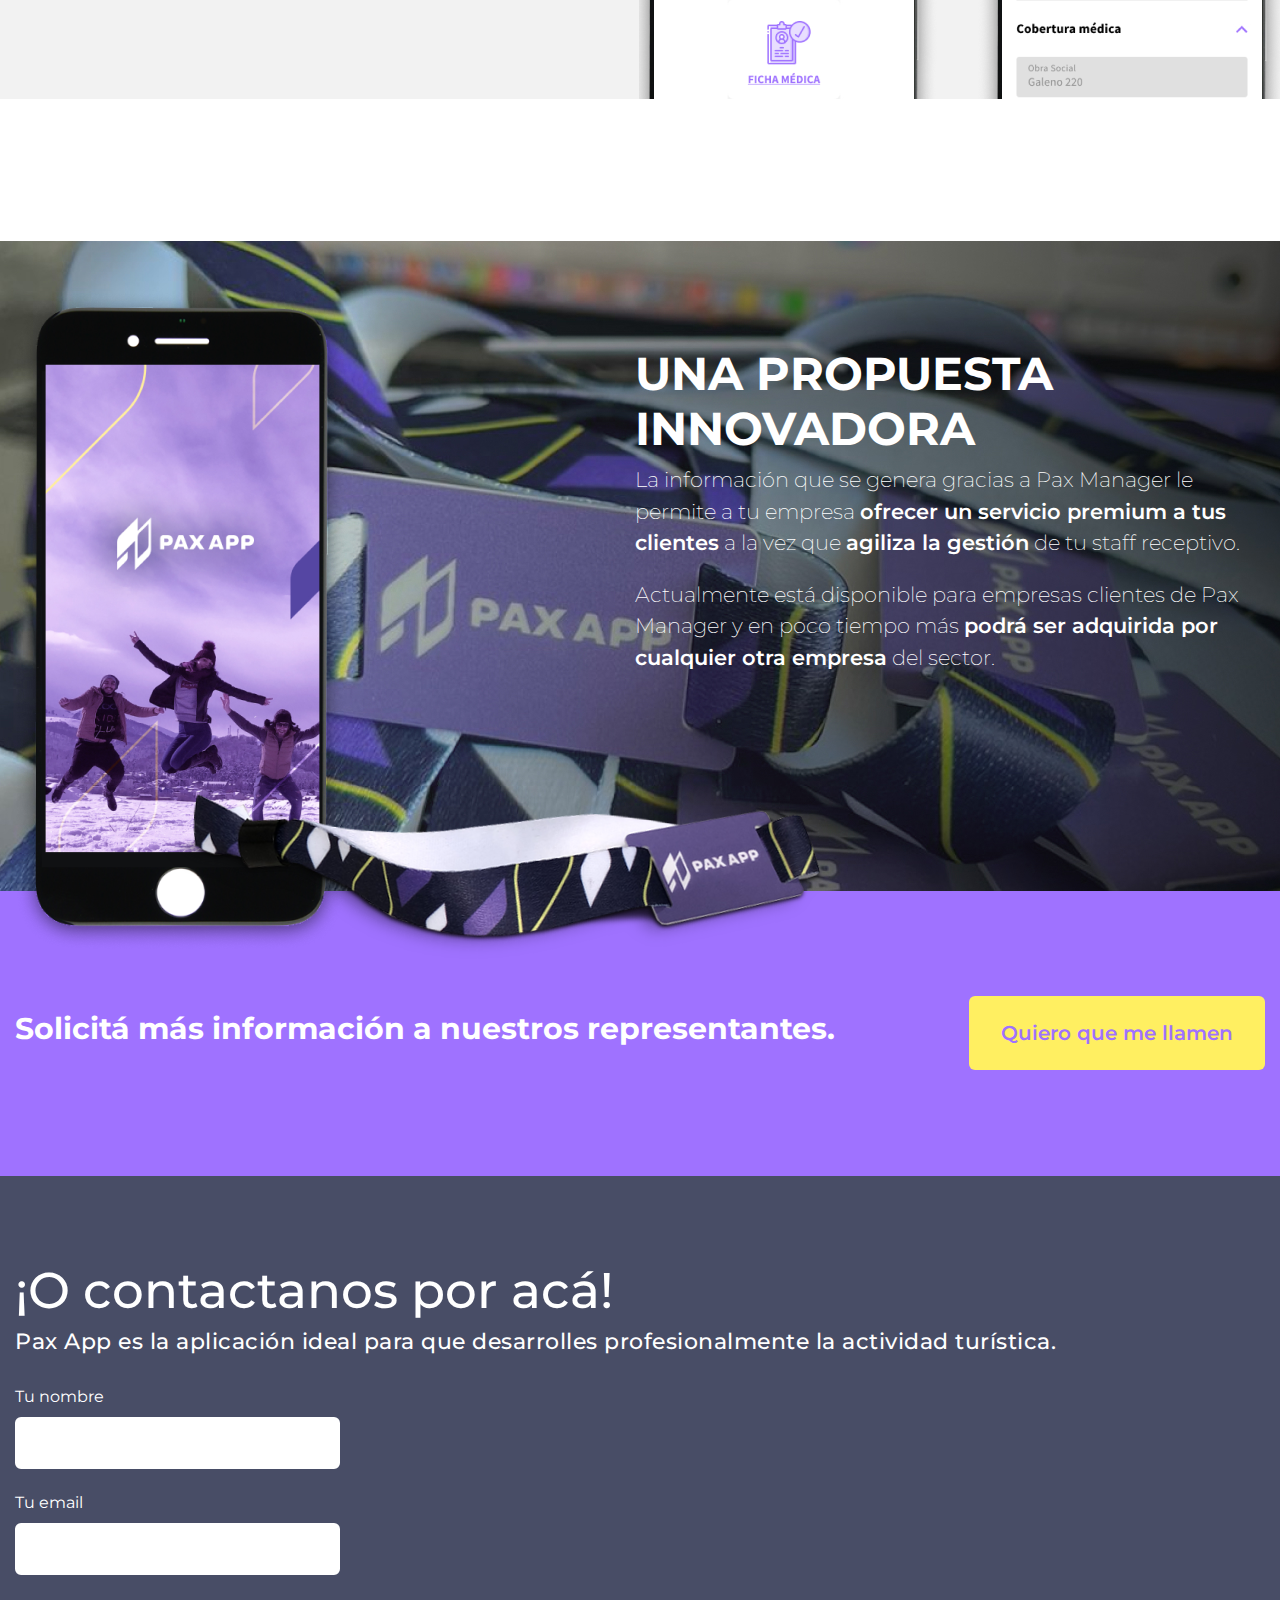
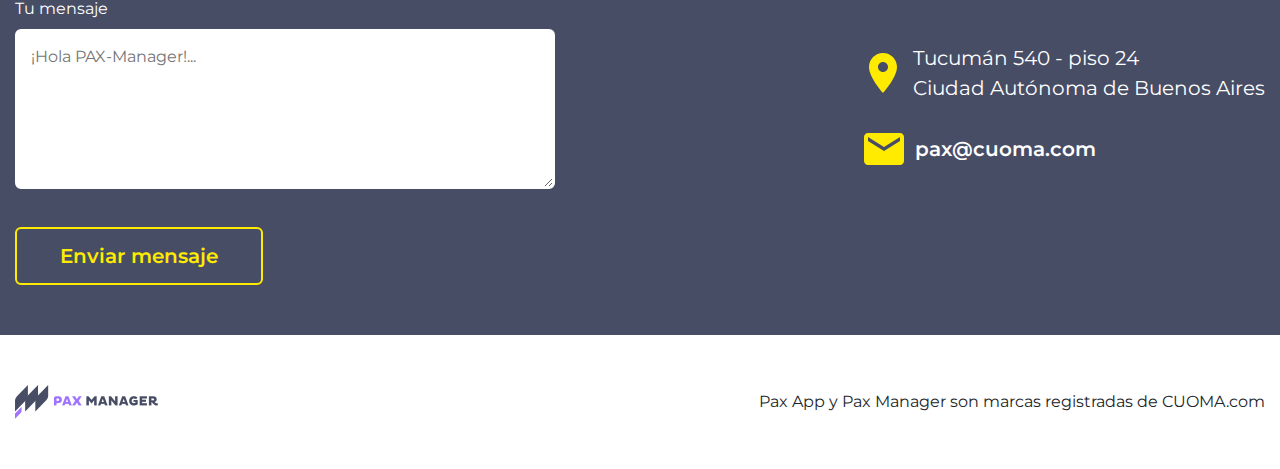
==== commit b09e955e: "cambios de texto e imagenes" ====
--- a/index.html
+++ b/index.html
@@ -6,7 +6,7 @@
         rel="stylesheet">
     <link rel="stylesheet" href="https://stackpath.bootstrapcdn.com/bootstrap/4.4.1/css/bootstrap.min.css"
         integrity="sha384-Vkoo8x4CGsO3+Hhxv8T/Q5PaXtkKtu6ug5TOeNV6gBiFeWPGFN9MuhOf23Q9Ifjh" crossorigin="anonymous">
-    <link rel="stylesheet" href="/assets/css/style.css">
+    <link rel="stylesheet" href="assets/css/style.css">
     
 
 
@@ -15,7 +15,7 @@
 
     <nav class="navbar sticky-top navbar-expand-xl navbar-light padding">
         <div class="container">
-            <a href="#"><img src="/assets/img/paxapp-logo.svg" alt="PAX"></a>
+            <a href="#"><img src="assets/img/paxapp-logo.svg" alt="PAX"></a>
             <button class="navbar-toggler" type="button" data-toggle="collapse" data-target="#navbarMain" aria-controls="navbarMain" aria-expanded="true" aria-label="Toggle navigation">
                 <span class="navbar-toggler-icon"><svg xmlns="http://www.w3.org/2000/svg" width="29" height="21" viewBox="0 0 29 21" fill="none">
                     <path d="M0 2.18774C0 1.41022 0.637143 0.781128 1.42143 0.781128H12.8643C13.2413 0.781128 13.6028 0.929324 13.8694 1.19311C14.136 1.45691 14.2857 1.81468 14.2857 2.18774C14.2857 2.5608 14.136 2.91857 13.8694 3.18236C13.6028 3.44615 13.2413 3.59435 12.8643 3.59435H1.42143C1.04444 3.59435 0.682896 3.44615 0.416327 3.18236C0.149757 2.91857 0 2.5608 0 2.18774ZM0 10.6769C0 9.89936 0.637143 9.27027 1.42143 9.27027H27.15C27.527 9.27027 27.8885 9.41847 28.1551 9.68226C28.4217 9.94605 28.5714 10.3038 28.5714 10.6769C28.5714 11.0499 28.4217 11.4077 28.1551 11.6715C27.8885 11.9353 27.527 12.0835 27.15 12.0835H1.42143C1.04444 12.0835 0.682896 11.9353 0.416327 11.6715C0.149757 11.4077 0 11.0499 0 10.6769ZM1.42143 17.7594C1.04444 17.7594 0.682896 17.9076 0.416327 18.1714C0.149757 18.4352 0 18.793 0 19.166C0 19.5391 0.149757 19.8969 0.416327 20.1607C0.682896 20.4244 1.04444 20.5726 1.42143 20.5726H18.5786C18.9556 20.5726 19.3171 20.4244 19.5837 20.1607C19.8502 19.8969 20 19.5391 20 19.166C20 18.793 19.8502 18.4352 19.5837 18.1714C19.3171 17.9076 18.9556 17.7594 18.5786 17.7594H1.42143Z" fill="#9F72FF"/>
@@ -71,9 +71,9 @@
         </section>
         <section class="nfc">
             <div class="container-extended">
-                <img src="/assets/img/pax-app-device.png" alt="pax app device" class="desktop"> 
-                <img src="/assets/img/device-mobile.png" alt="pax app device" class="mobile"> 
-                <img src="/assets/img/nfc-logo.png" alt="nfc" class="nfc-logo">
+                <img src="assets/img/pax-app-device.png" alt="pax app device" class="desktop"> 
+                <img src="assets/img/device-mobile.png" alt="pax app device" class="mobile"> 
+                <img src="assets/img/nfc-logo.png" alt="nfc" class="nfc-logo">
                 <h3>Pax App permite identificar a los pasajeros en todo momento del viaje
                     utilizando <b>pulseras con chip de NFC.</b>
                     </h3>
@@ -87,23 +87,19 @@
                     <h3>DIGITALIZACIÓN <span><svg xmlns="http://www.w3.org/2000/svg" width="16" height="10" viewBox="0 0 16 10" fill="none">
                         <path fill-rule="evenodd" clip-rule="evenodd" d="M14.125 9.875L8 3.75L1.875 9.875L1.63918e-07 8L8 -6.99382e-07L16 8L14.125 9.875Z" fill="#9F72FF"/>
                         </svg></span></h3>
-                    <p>Procesos que se llevan en papel o manualmente ahora se pueden digitalizar con Pax App, lo que reduce significativamente los errores humanos y el tiempo dedicado a esas tareas.
-                    </p>
+                    <p>Procesos que se llevan en papel o manualmente ahora se pueden digitalizar con Pax App, lo que reduce significativamente los errores humanos y el tiempo dedicado a esas tareas.</p>
                 </div>
                 <div class="box">
                     <h3>CONTROL <span><svg xmlns="http://www.w3.org/2000/svg" width="16" height="10" viewBox="0 0 16 10" fill="none">
                         <path fill-rule="evenodd" clip-rule="evenodd" d="M14.125 9.875L8 3.75L1.875 9.875L1.63918e-07 8L8 -6.99382e-07L16 8L14.125 9.875Z" fill="#9F72FF"/>
                         </svg></span></h3>
-                    <p>Ya no es necesario contar pasajeros al ingresar a una disco o al predio de una excursión porque a cada uno se le coloca una pulsera con un chip con tecnología de lectura por proximidad (NFC), la que usan las tarjetas de crédito contact less, identificando a los integrante del grupo para saber quién asiste y quién no al servicio. 
-
-                    </p>
+                    <p>Ya no es necesario contar pasajeros al ingresar a una disco o al predio de una excursión porque a cada uno se le coloca una pulsera con un chip con tecnología de lectura por proximidad (NFC), la que usan las tarjetas de crédito contact less, identificando a los integrantes del grupo para saber quién asiste y quién no, al servicio.</p>
                 </div>
                 <div class="box">
                     <h3>TIEMPO REAL <span><svg xmlns="http://www.w3.org/2000/svg" width="16" height="10" viewBox="0 0 16 10" fill="none">
                         <path fill-rule="evenodd" clip-rule="evenodd" d="M14.125 9.875L8 3.75L1.875 9.875L1.63918e-07 8L8 -6.99382e-07L16 8L14.125 9.875Z" fill="#9F72FF"/>
                         </svg></span></h3>
                     <p>Toda la información generada con Pax App se sincroniza en tiempo real con Pax Manager. Si el coordinador no tuviera acceso a internet, la información se guarda en el dispositivo y se actualiza automáticamente al conectarse nuevamente.
-
                     </p>
                 </div>
             </div>
@@ -112,20 +108,20 @@
         <section class="slides-info">
             <div class="container">
                 <div class="left">
-                    <h3>PASAJEROS</h3>
-                    <p>Desde Pax Manager se asignan los coordinadores a cada viaje y automáticamente tienen acceso a los contratos, las listas de pasajeros y sus fichas médicas. Una vez descargados los datos en el dispositivo la información estará disponible sin conexión a internet.</p>
-                </div>
-                <img src="./assets/img/pasajeros-img.png" alt="pasajeros" class="desktop">
-                <img src="./assets/img/pasajeros-mobile.png" alt="pasajeros" class="mobile">
+                    <h3>VIAJES</h3>
+                    <p>El coordinador accede únicamente a la información de su propio viaje y visualiza un detalle con el destino, el hotel, la fecha de salida y de regreso, los colegios que forman el grupo y otros datos relevantes para el momento de la salida.</p>
+                </div>
+                <img src="./assets/img/viajes-desktop.png" alt="viajes" class="desktop">
+                <img src="./assets/img/viajes-mobile.png" alt="viajes" class="mobile">
             </div>
         </section>
 
         <section class="slides-info right">
             <div class="container">
-                <img src="./assets/img/pulseras-img.png" alt="pulseras" class="desktop">
+                <img src="./assets/img/pulseras-desktop.png" alt="pulseras" class="desktop">
                 <div class="right">
-                    <h3>PULSERAS</h3>
-                    <p>Al comenzar el viaje el coordinador coloca y ajusta una pulsera a cada pasajero y se la asigna dentro de la app. Escaneando las pulseras se identifica y controla a cada pasajero antes de ingresar a una disco, una excursión o cualquier otro momento que sea requerido. Los conteos quedan guardados en la aplicación.</p>
+                    <h3>ASIGNAR PULSERAS</h3>
+                    <p>Al momento de comenzar el viaje, el coordinador coloca y ajusta una pulsera a cada pasajero. Luego la escanea y se la asigna al pasajero en el listado. A partir de ahora cada vez que escanee una pulsera se identifica al pasajero.</p>
                 </div>
                 <img src="./assets/img/pulseras-mobile.png" alt="pasajeros" class="mobile">
             </div>
@@ -134,22 +130,34 @@
         <section class="slides-info">
             <div class="container">
                 <div class="left">
-                    <h3>ITINERARIO</h3>
-                    <p>Todos los servicios por contrato y opcionales cargados en el módulo de diagrama de Pax Manager se mostrarán en la aplicación y el coordinador lo usará para registrar la cobranza y rendir la recaudación a la empresa.</p>
-                </div>
-                <img src="./assets/img/itinerario-img.png" alt="itinerario" class="desktop">
-                <img src="./assets/img/contar-pax-mobile.png" alt="pasajeros" class="mobile">
+                    <h3>CONTAR PAX</h3>
+                    <p>Escaneando las pulseras podemos contabilizar e identificar a todos los pasajeros del grupo en cualquier momento. Esta funcionalidad es ideal para saber quiénes faltan al momento de realizar controles de acceso y consumo de servicios o prestaciones. Los conteos quedan guardados para consultas futuras.</p>
+                </div>
+                <img src="./assets/img/contar-pax-desktop.png" alt="contar pax" class="desktop">
+                <img src="./assets/img/contar-pax-mobile.png" alt="contar pax" class="mobile">
             </div>
         </section>
 
         <section class="slides-info right">
             <div class="container">
-                <img src="./assets/img/deposito-hotel-img.png" alt="hotel" class="desktop">
+                <img src="./assets/img/listado-pax-desktop.png" alt="listado pax" class="desktop">
                 <div class="right">
-                    <h3>DEPÓSITO DE HOTEL</h3>
-                    <p>Con esta función se asiste al coordinador en la recaudación, rendición y devolución del dinero del depósito del hotel. El monto del depósito se fija desde Pax Manager, al igual que los pasajeros exentos.</p>
-                </div>
-                <img src="./assets/img/listado-pax-mobile.png" alt="pasajeros" class="mobile">
+                    <h3>LISTADO DE PAX</h3>
+                    <p>Listado de pasajeros agrupados por contrato con visualización de cantidades parciales y total del grupo.
+Detalle de información de cada pax: N° de pasajero, ID de la pulsera, datos personales y de contacto.</p>
+                </div>
+                <img src="./assets/img/listado-pax-mobile.png" alt="listado pax" class="mobile">
+            </div>
+        </section>
+
+        <section class="slides-info">
+            <div class="container">
+                <div class="left">
+                    <h3>FICHA MÉDICA</h3>
+                    <p>Toda la información cargada por el propio pasajero se refleja en esta sección y será accesible sin conexión a internet una vez que el coordinador haya descargado la información del viaje.</p>
+                </div>
+                <img src="./assets/img/ficha-medica-desktop.png" alt="itinerario" class="desktop">
+                <img src="./assets/img/ficha-medica-mobile.png" alt="pasajeros" class="mobile">
             </div>
         </section>
 
@@ -157,17 +165,17 @@
 
         <section class="propuesta">
             <div class="container">
-                <img src="/assets/img/innovadora-img.png" alt="propuesta innovadora" class="desktop">
-                <img src="/assets/img/pulsera_final.png" alt="pax app device" class="dispositivo desktop">
+                <img src="assets/img/innovadora-img.png" alt="propuesta innovadora" class="desktop">
+                <img src="assets/img/pulsera_final.png" alt="pax app device" class="dispositivo desktop">
                 <div class="propuesta-txt">
                     <h3>Una propuesta innovadora</h3>
                     <p>La información que se genera gracias a Pax Manager le permite a tu empresa <b>ofrecer un servicio premium a tus clientes</b> a la vez que <b>agiliza la gestión</b> de tu staff receptivo.</p>
                         <p>
-                        Actualmente está disponible para empresas clientes de
-                        Pax Manager y en poco tiempo más <b>podrá ser adquirida por cualquier otra empresa</b> del sector.</p>
-                </div>
-                <img src="/assets/img/innovadora-img-mobile.png" alt="innovadora" class="mobile">
-                <img src="/assets/img/pulsera-propuesta-mobile.png" alt="pulsera pax" class="mobile pulsera-mobile">
+                            Actualmente está disponible para empresas clientes de
+                            Pax Manager y en poco tiempo más <b>podrá ser adquirida por cualquier otra empresa</b> del sector.</p>
+                </div>
+                <img src="assets/img/innovadora-img-mobile.png" alt="innovadora" class="mobile">
+                <img src="assets/img/pulsera-propuesta-mobile.png" alt="pulsera pax" class="mobile pulsera-mobile">
             </div>
         </section>
 
@@ -196,11 +204,11 @@
                     </form>
                     <div class="block">
                         <div class="property">
-                            <div><img src="/assets/img/location.svg" alt="ubicación"></div>
+                            <div><img src="assets/img/location.svg" alt="ubicación"></div>
                             <p>Tucumán 540 - piso 24 <br>Ciudad Autónoma de Buenos Aires</p>
                         </div>
                         <div class="property adress">
-                            <div><img src="/assets/img/email-medium.svg" alt="email"></div>
+                            <div><img src="assets/img/email-medium.svg" alt="email"></div>
                             <p>pax@cuoma.com</p>
                         </div>
                     </div>
@@ -211,7 +219,7 @@
 
 
     <footer class="container home">
-        <a href=""><img src="/assets/img/logo-pax-small.png" alt="PAX"></a>
+        <a href=""><img src="assets/img/logo-pax-small.png" alt="PAX"></a>
         <p>Pax App y Pax Manager son marcas registradas de CUOMA.com</p>
     </footer>
 <script src="https://code.jquery.com/jquery-3.4.1.slim.min.js" integrity="sha384-J6qa4849blE2+poT4WnyKhv5vZF5SrPo0iEjwBvKU7imGFAV0wwj1yYfoRSJoZ+n" crossorigin="anonymous"></script>
--- a/assets/css/style.css
+++ b/assets/css/style.css
@@ -1,5 +1,9 @@
 h1, h2 {
   all: unset;
+}
+
+p {
+  margin-bottom: 0px;
 }
 
 @media (min-width: 1200px) {
@@ -18,6 +22,7 @@
   border-radius: 6px;
   font-weight: 600;
   margin: 65px auto 0;
+  text-align: center;
 }
 a.btn-yellow:hover {
   color: #9F72FF;
@@ -25,7 +30,8 @@
 }
 @media (max-width: 768px) {
   a.btn-yellow {
-    padding: 14px 32px;
+    padding: 10px 32px;
+    height: auto;
   }
 }
 
@@ -48,7 +54,9 @@
 }
 @media (max-width: 768px) {
   a.btn-violet {
-    padding: 14px 32px;
+    padding: 10px 32px;
+    height: auto;
+    margin: 0 auto;
   }
 }
 
@@ -90,6 +98,11 @@
   display: flex;
   justify-content: space-between;
   padding: 32px 0;
+}
+@media (max-width: 768px) {
+  #paxApp .navbar {
+    padding: 15px 0;
+  }
 }
 @media (min-width: 1200px) {
   #paxApp .navbar .navbar-collapse {
@@ -206,6 +219,7 @@
   #paxApp main .mainBanner h1 {
     font-size: 28px;
     line-height: 34px;
+    padding: 30px 20px;
   }
   #paxApp main .mainBanner h2 {
     display: none;
@@ -232,6 +246,11 @@
 }
 #paxApp main .nfc .container-extended .btn-container {
   display: none;
+}
+@media (max-width: 768px) {
+  #paxApp main .nfc .container-extended .btn-container a {
+    margin-top: 30px;
+  }
 }
 @media (max-width: 1321px) {
   #paxApp main .nfc .container-extended {
@@ -257,7 +276,6 @@
 @media (max-width: 650px) {
   #paxApp main .nfc .container-extended {
     position: relative;
-    height: 410px;
     padding: 0px;
     justify-content: inherit;
   }
@@ -281,6 +299,7 @@
   #paxApp main .nfc .container-extended .btn-container {
     display: block;
     order: 3;
+    margin-bottom: 49px;
   }
 }
 #paxApp main .home-details {
@@ -338,8 +357,11 @@
     top: 20px;
   }
 }
+#paxApp main .home-details .container .box h3 span svg {
+  transform: rotate(180deg);
+}
 #paxApp main .home-details .container .box h3.active span svg {
-  transform: rotate(180deg);
+  transform: rotate(360deg);
 }
 #paxApp main .home-details .container .box p.active {
   display: block;
@@ -406,6 +428,11 @@
 }
 #paxApp main .slides-info .container img.mobile {
   display: none;
+}
+@media (max-width: 768px) {
+  #paxApp main .slides-info .container img.mobile {
+    max-width: inherit;
+  }
 }
 #paxApp main .slides-info .container img.desktop {
   display: block;
@@ -512,6 +539,10 @@
   color: #fff;
   max-width: 630px;
   font-weight: 200;
+  margin-bottom: 20px;
+}
+#paxApp main .propuesta .container .propuesta-txt p b {
+  font-weight: 600;
 }
 @media (max-width: 992px) {
   #paxApp main .propuesta .container .propuesta-txt h3 {
@@ -538,7 +569,7 @@
   #paxApp main .propuesta .container .propuesta-txt h3 {
     font-size: 28px;
     text-align: center;
-    margin: 41px auto;
+    margin: 41px auto 28px;
   }
   #paxApp main .propuesta .container .propuesta-txt p {
     font-size: 18px;
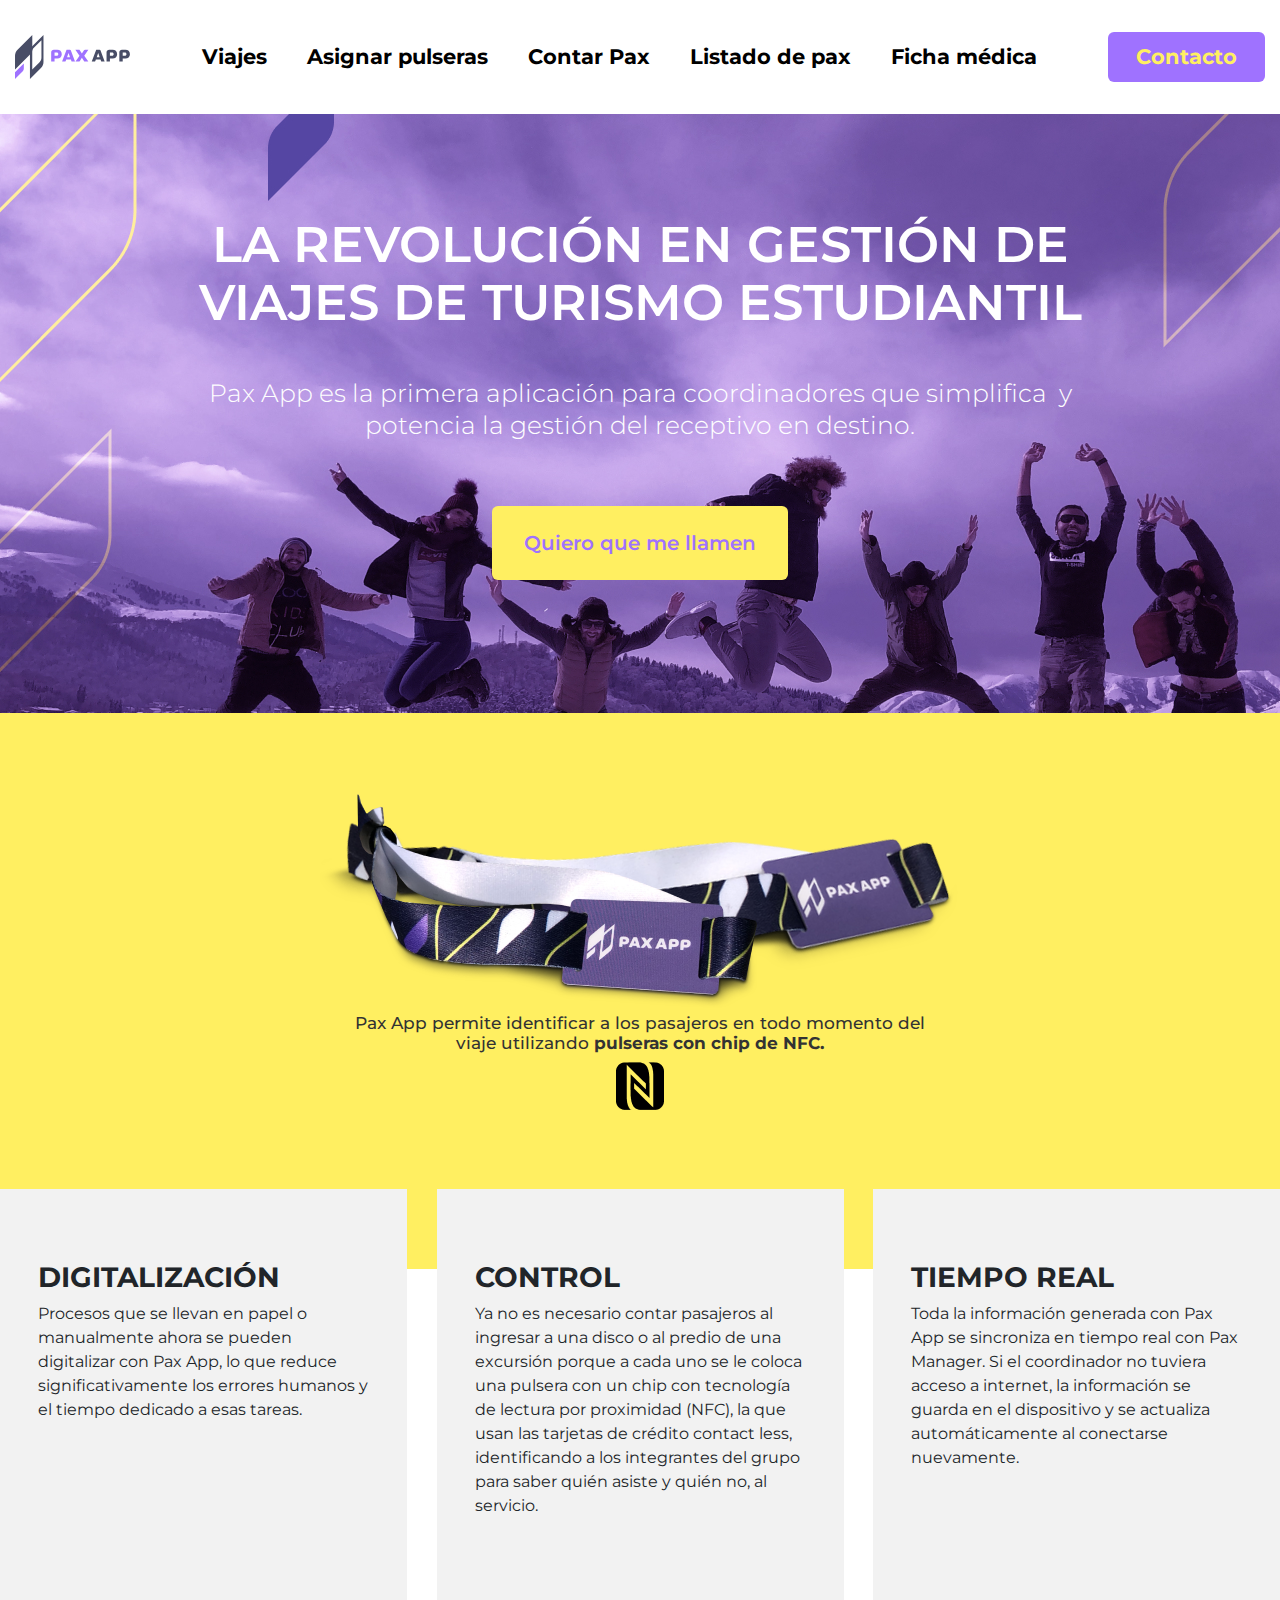
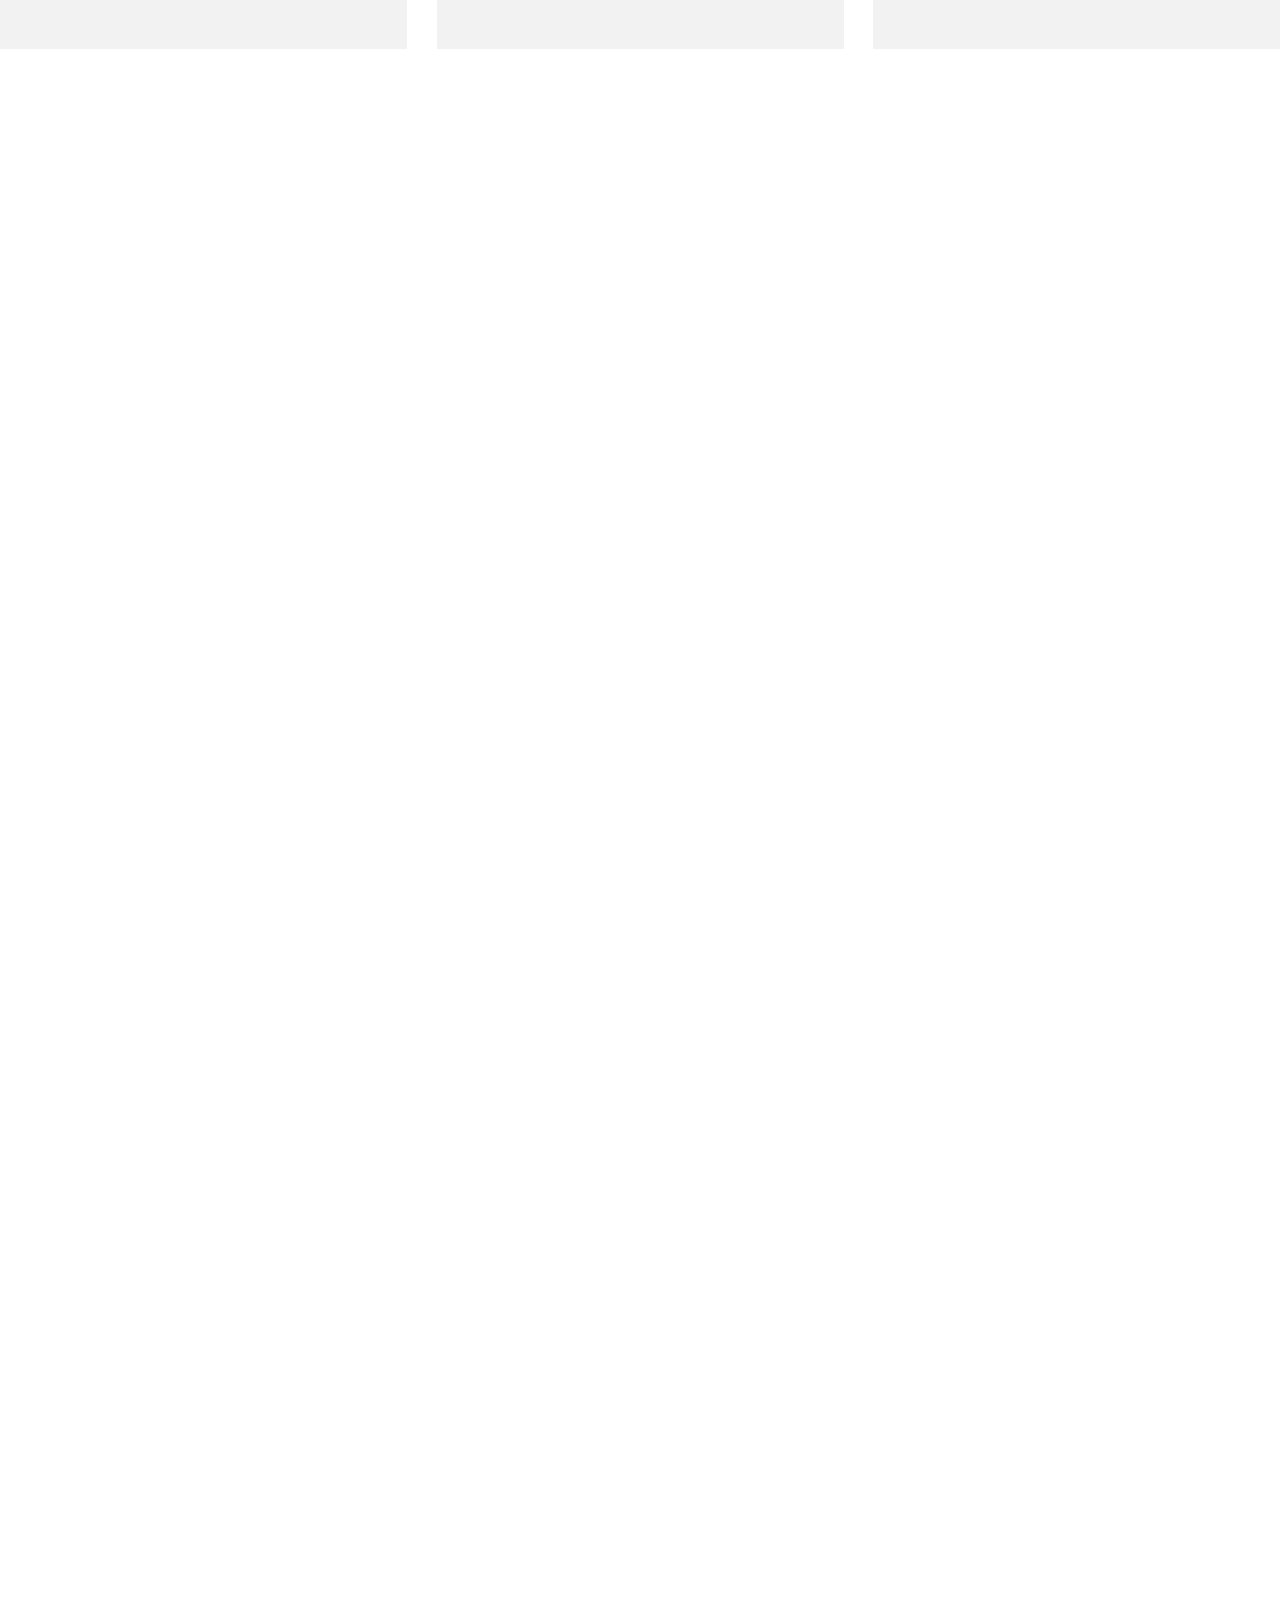
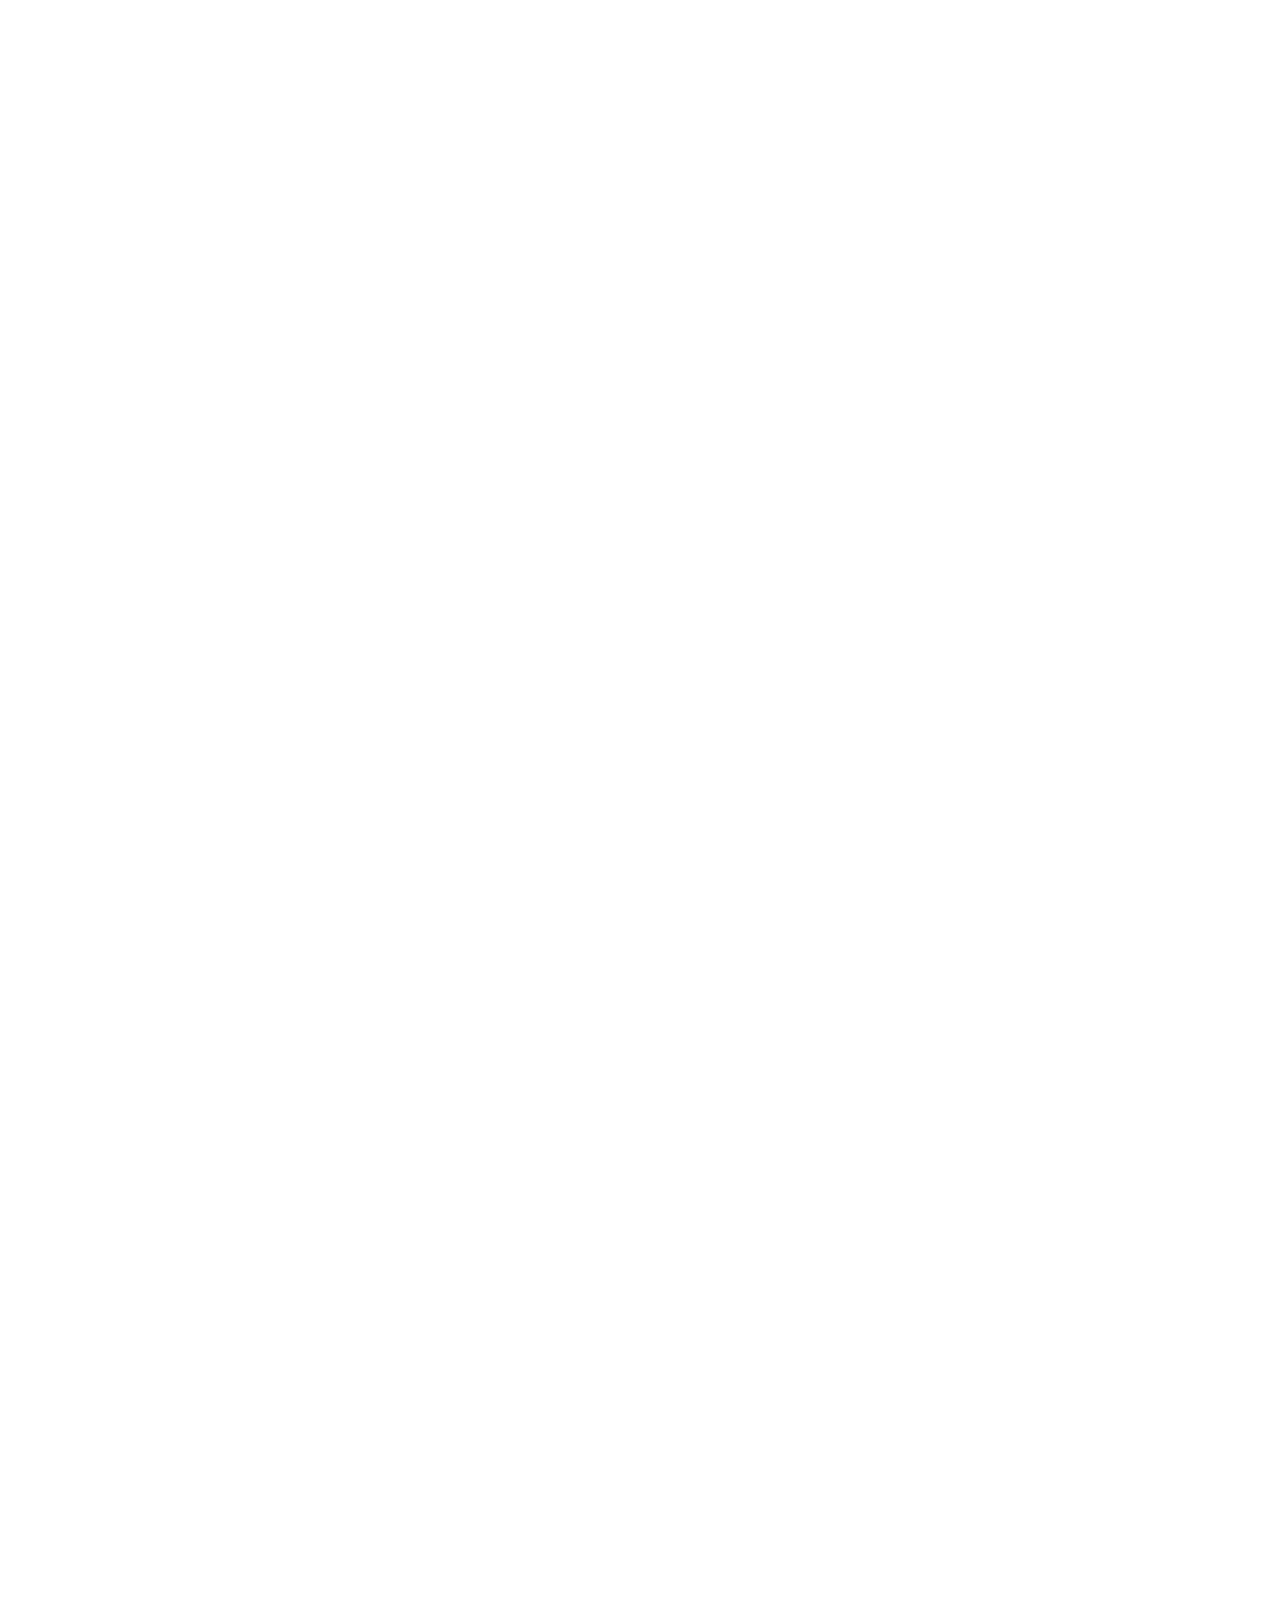
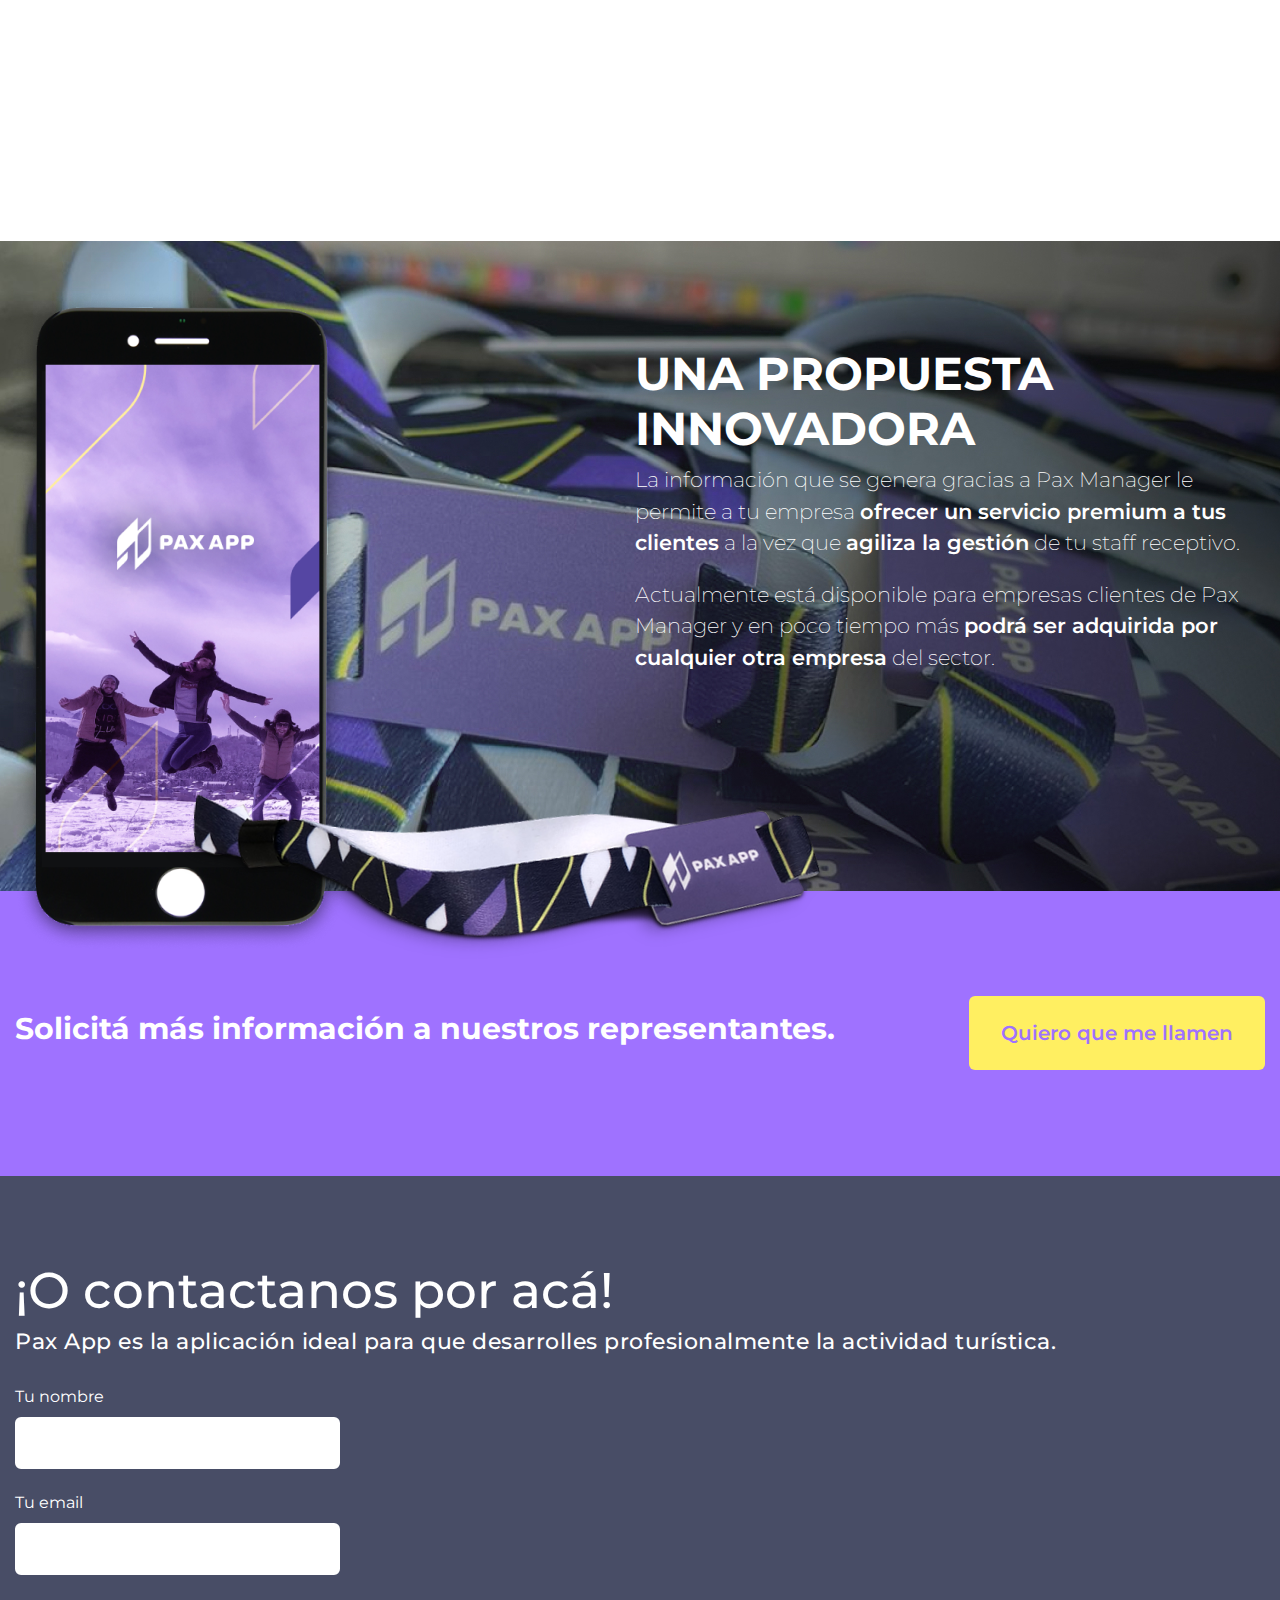
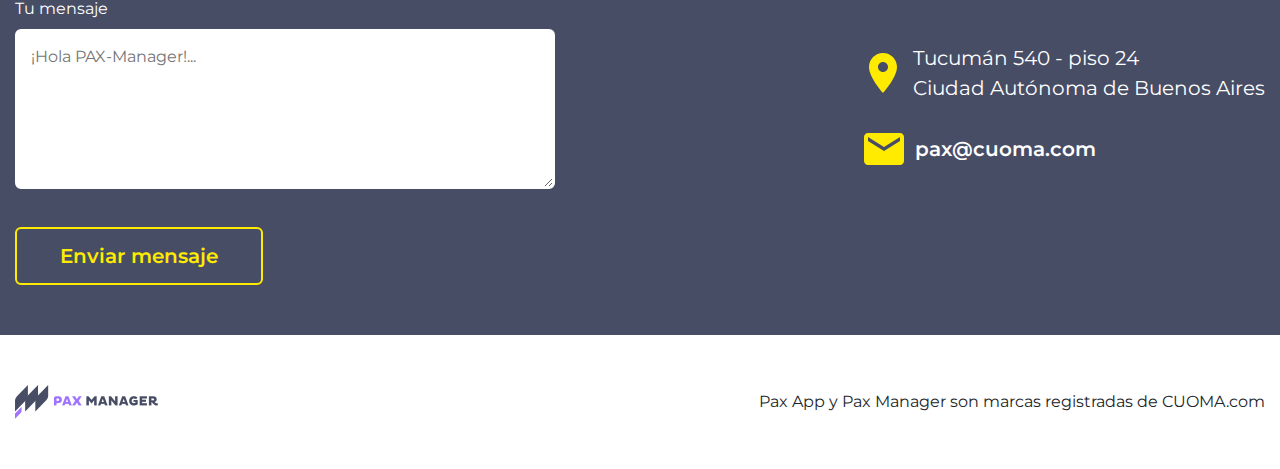
==== commit 6d480db8: "animaciones de ejemplo" ====
--- a/index.html
+++ b/index.html
@@ -80,7 +80,7 @@
                     <div class="btn-container"><a href="#" class="btn-violet">Quiero que me llamen</a></div>
             </div>
         </section>
-        <section class="home-details">
+        <section class="home-details reveal active">
             <div class="container">
 
                 <div class="box">
@@ -105,7 +105,7 @@
             </div>
         </section>
 
-        <section class="slides-info">
+        <section class="slides-info reveal">
             <div class="container">
                 <div class="left">
                     <h3>VIAJES</h3>
@@ -116,7 +116,7 @@
             </div>
         </section>
 
-        <section class="slides-info right">
+        <section class="slides-info right reveal">
             <div class="container">
                 <img src="./assets/img/pulseras-desktop.png" alt="pulseras" class="desktop">
                 <div class="right">
@@ -127,7 +127,7 @@
             </div>
         </section>
 
-        <section class="slides-info">
+        <section class="slides-info reveal">
             <div class="container">
                 <div class="left">
                     <h3>CONTAR PAX</h3>
@@ -138,7 +138,7 @@
             </div>
         </section>
 
-        <section class="slides-info right">
+        <section class="slides-info right reveal">
             <div class="container">
                 <img src="./assets/img/listado-pax-desktop.png" alt="listado pax" class="desktop">
                 <div class="right">
@@ -150,7 +150,7 @@
             </div>
         </section>
 
-        <section class="slides-info">
+        <section class="slides-info reveal">
             <div class="container">
                 <div class="left">
                     <h3>FICHA MÉDICA</h3>
--- a/assets/css/style.css
+++ b/assets/css/style.css
@@ -771,4 +771,28 @@
     text-align: center;
     margin-top: 30px;
   }
+}
+
+.reveal.active {
+  transform: translateX(0);
+  opacity: 1;
+}
+
+.reveal {
+  position: relative;
+  transform: translateX(-150px);
+  opacity: 0;
+  transition: 0.5s all ease;
+}
+
+.reveal.right {
+  position: relative;
+  transform: translateX(150px);
+  opacity: 0;
+  transition: 0.5s all ease;
+}
+
+.reveal.right.active {
+  transform: translateX(0);
+  opacity: 1;
 }/*# sourceMappingURL=style.css.map */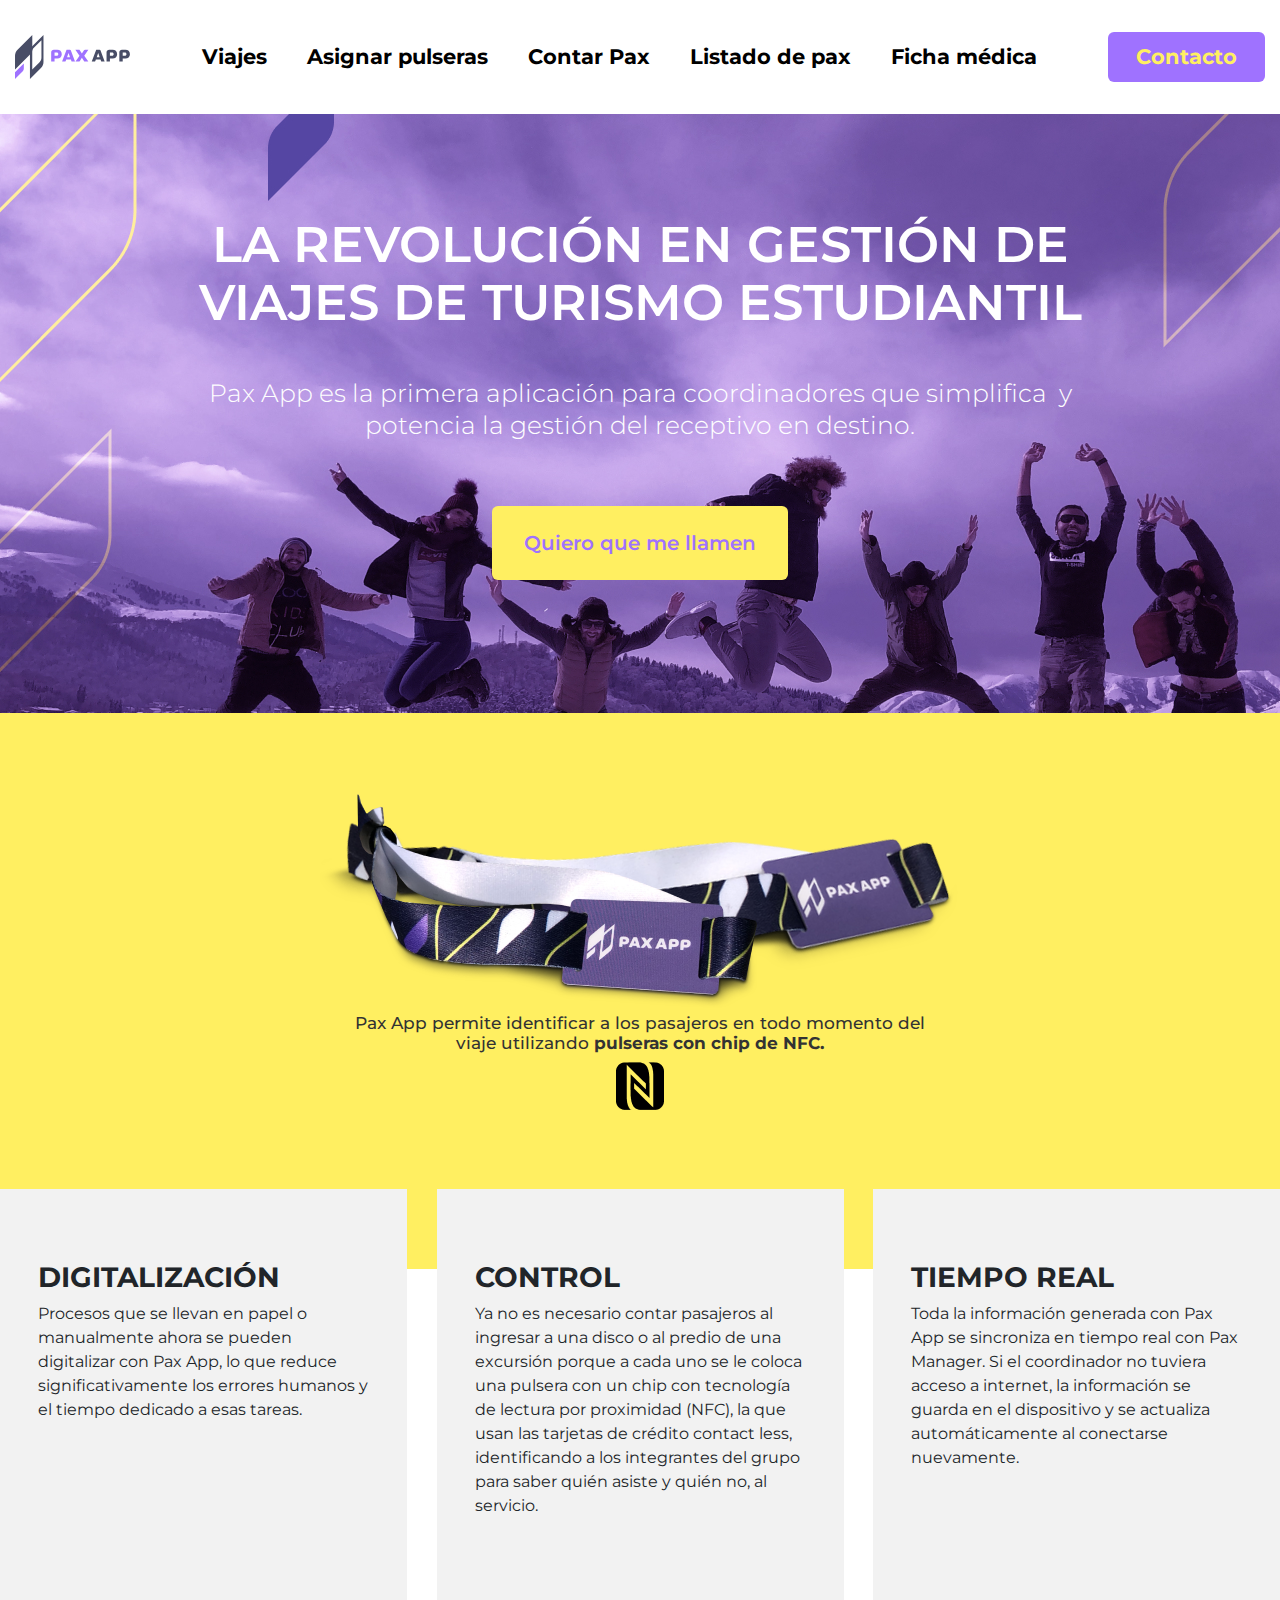
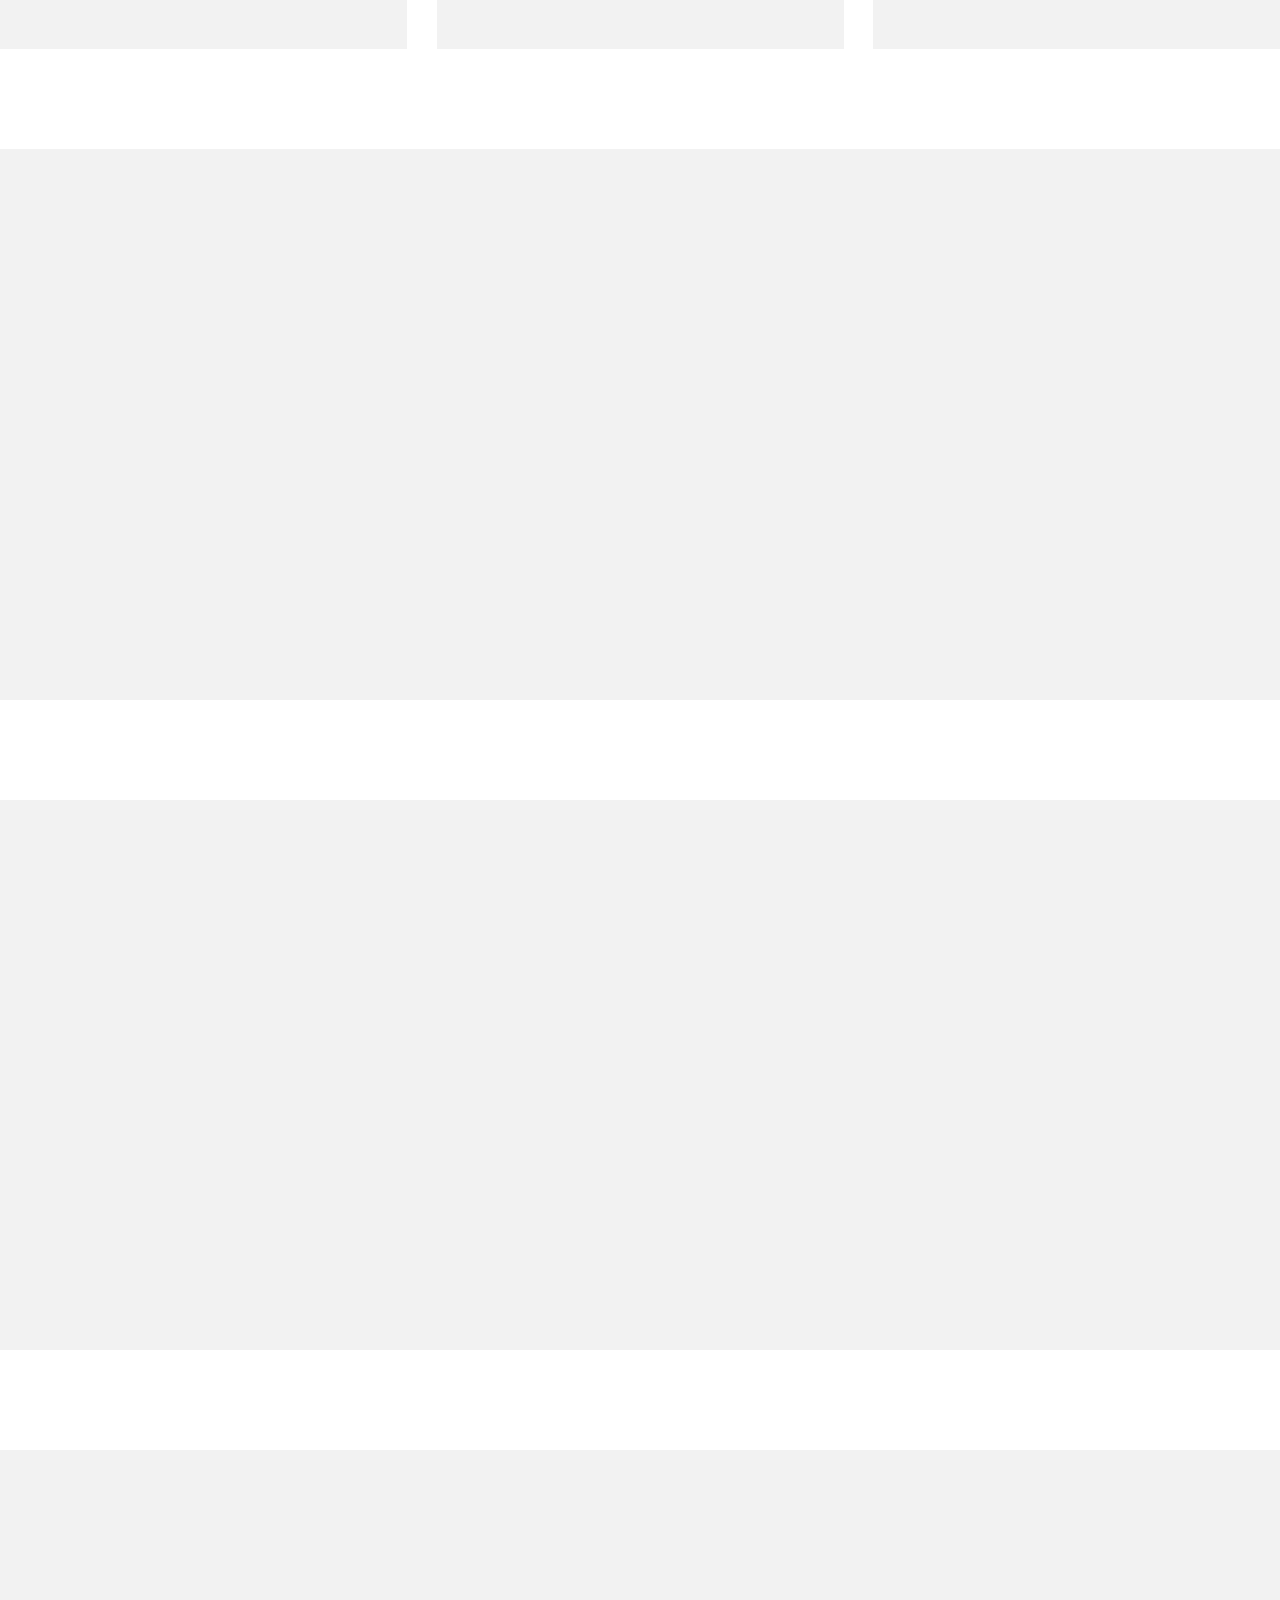
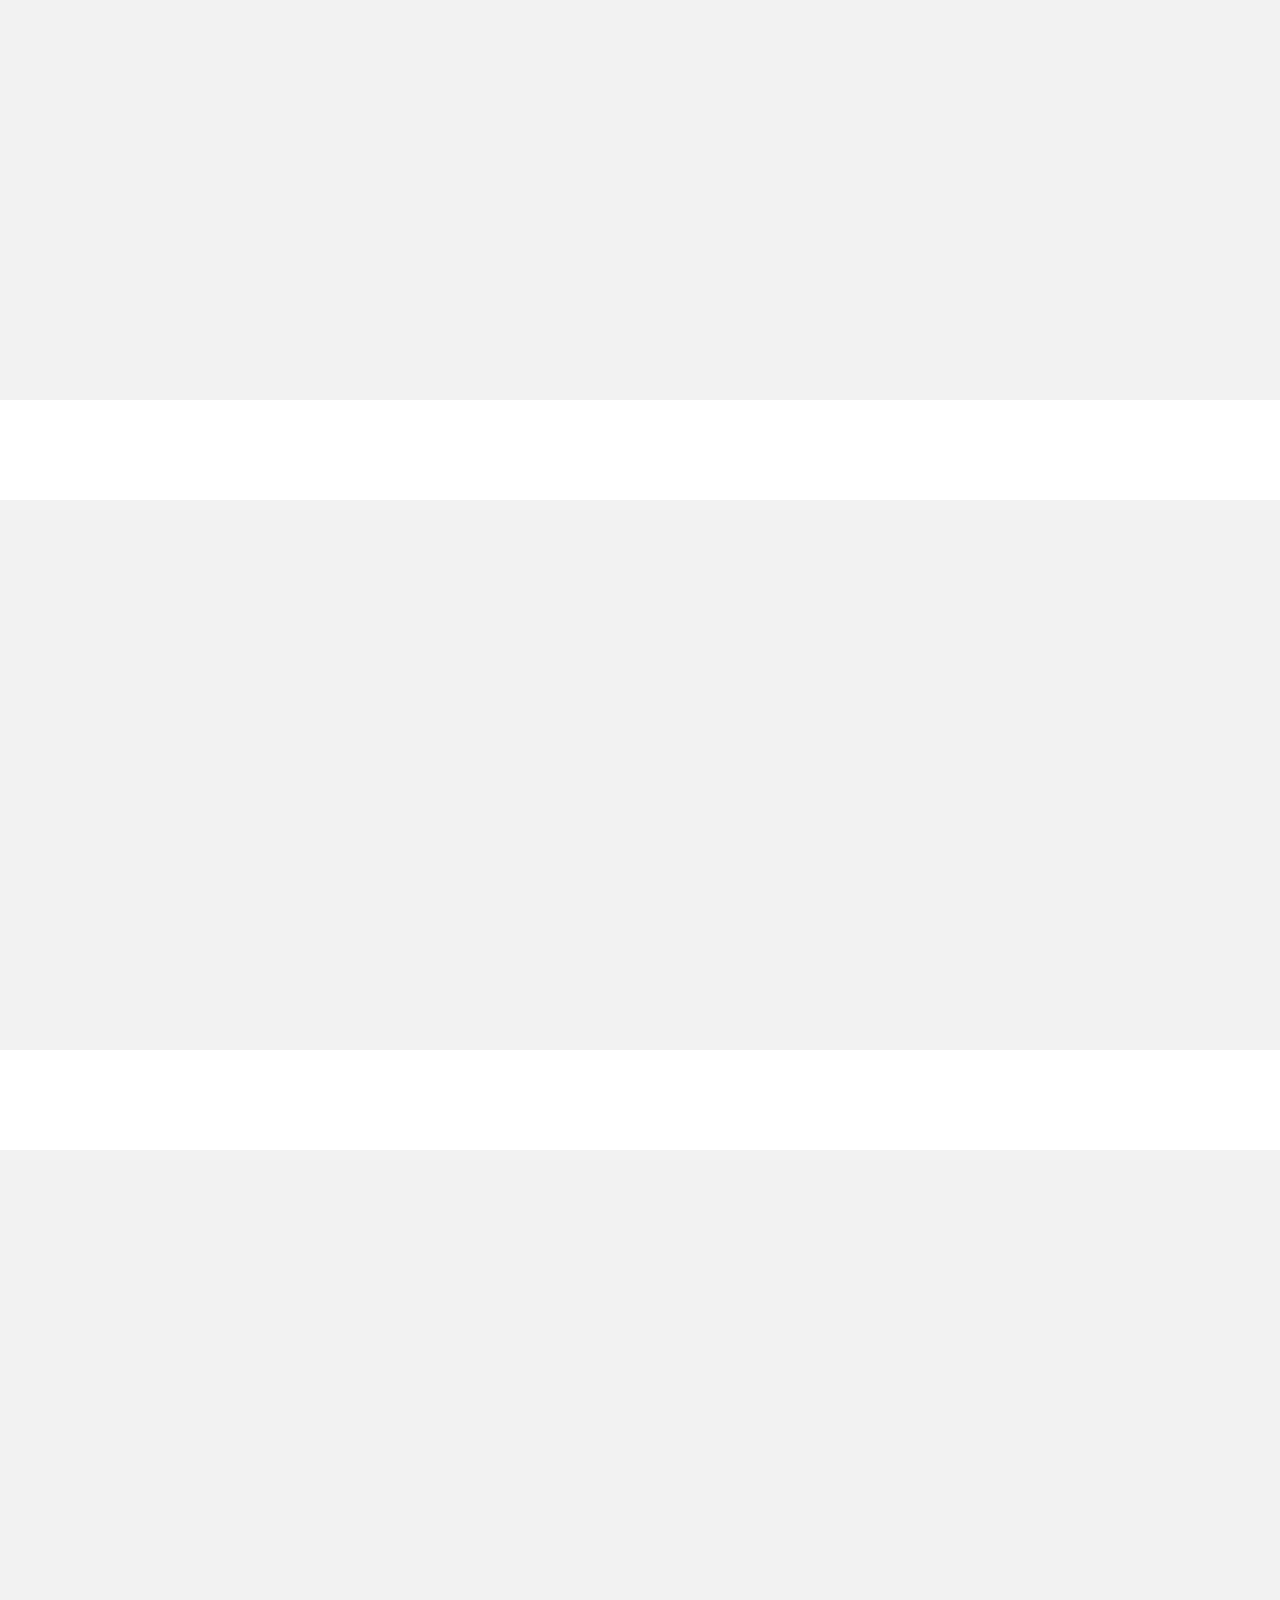
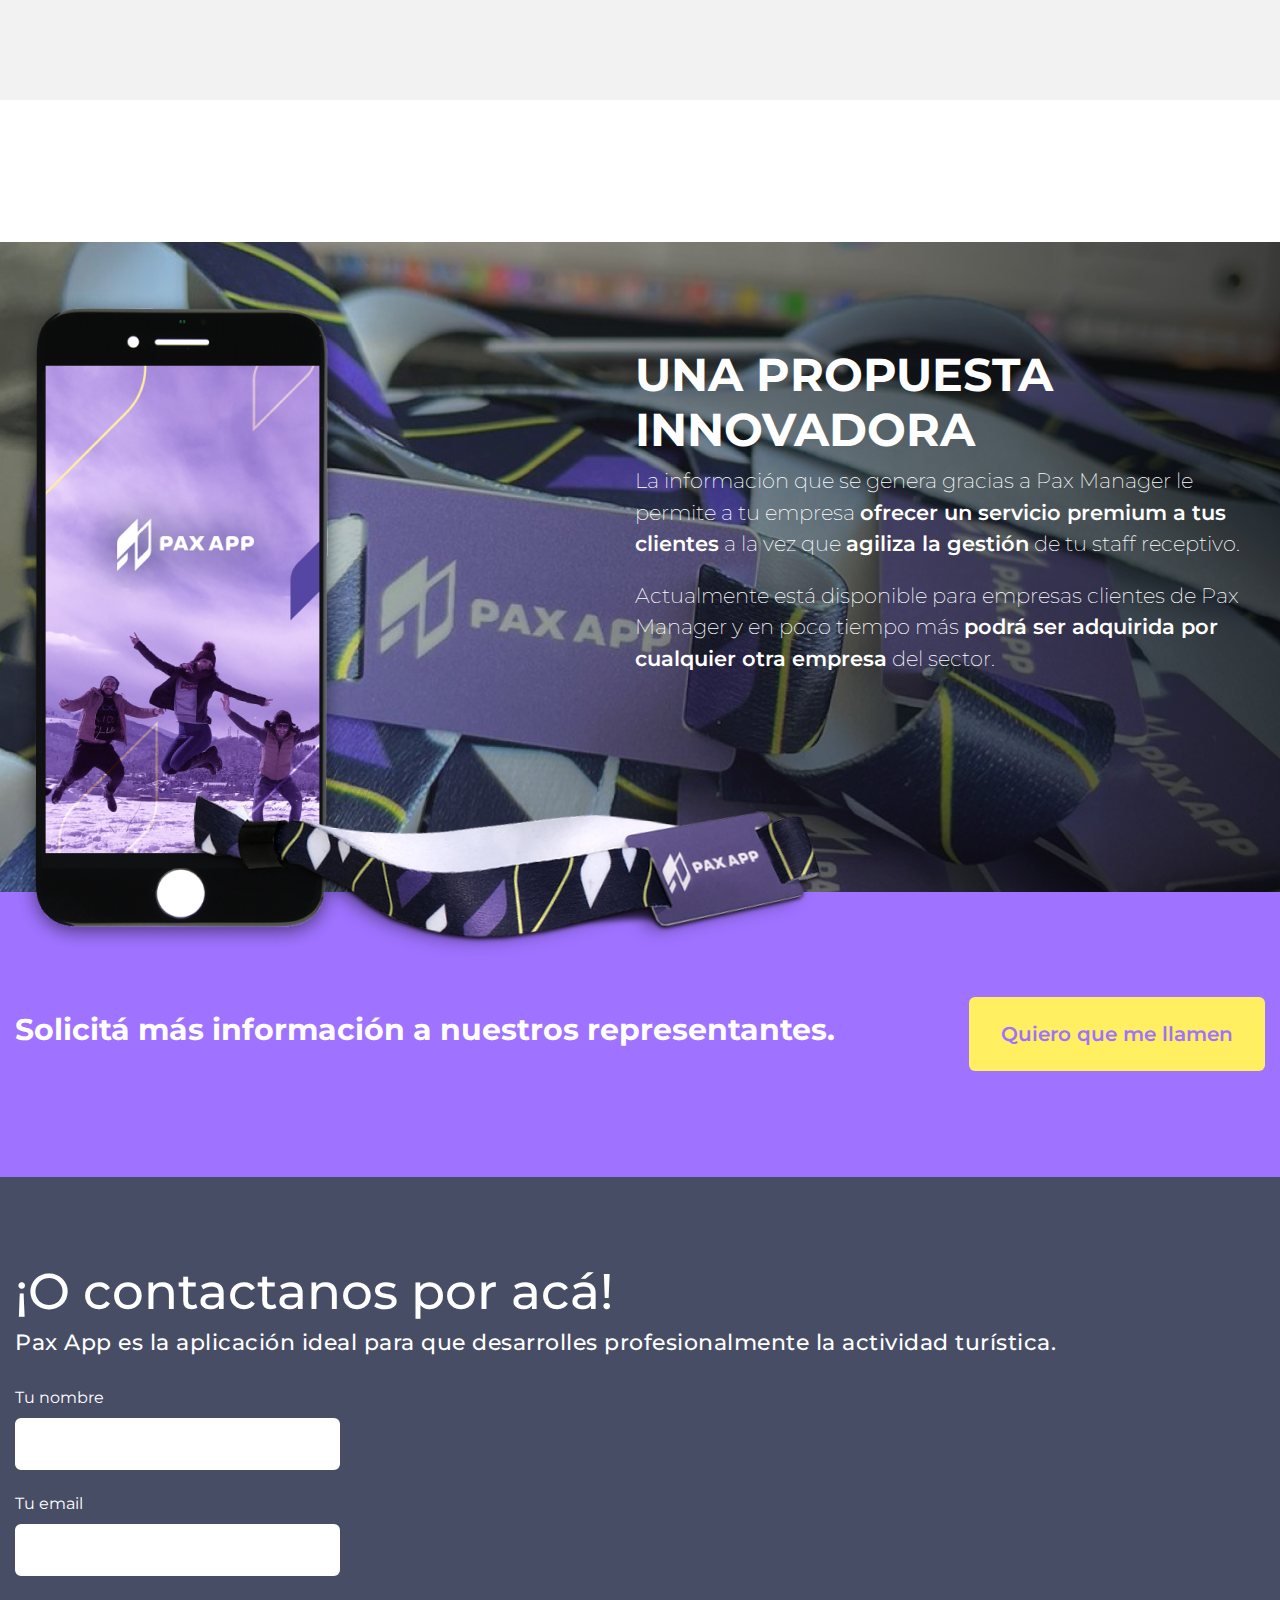
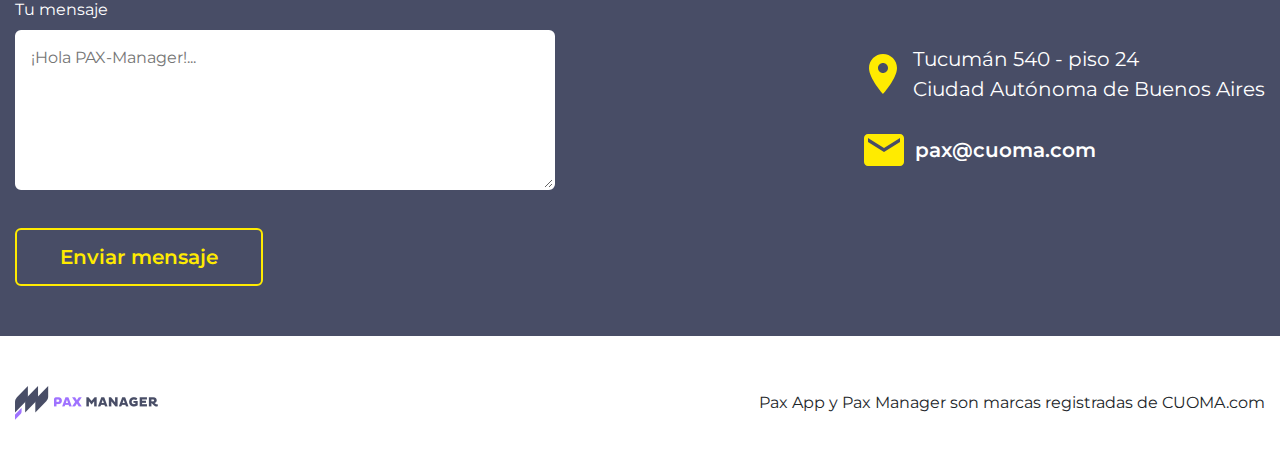
==== commit 71607e06: "form" ====
--- a/index.html
+++ b/index.html
@@ -105,21 +105,26 @@
             </div>
         </section>
 
-        <section class="slides-info reveal">
-            <div class="container">
-                <div class="left">
+        <section class="slides-info ">
+            <div class="container">
+                <div class="left reveal">
                     <h3>VIAJES</h3>
                     <p>El coordinador accede únicamente a la información de su propio viaje y visualiza un detalle con el destino, el hotel, la fecha de salida y de regreso, los colegios que forman el grupo y otros datos relevantes para el momento de la salida.</p>
                 </div>
-                <img src="./assets/img/viajes-desktop.png" alt="viajes" class="desktop">
+                <div class="images one">
+                    <img src="./assets/img/viajes-desktop-1.png" alt="viajes" class="desktop reveal">
+                    <img src="./assets/img/viajes-desktop-2.png" alt="viajes" class="desktop reveal">
+                    <img src="./assets/img/viajes-desktop-3.png" alt="viajes" class="desktop reveal">
+                </div>
+                
                 <img src="./assets/img/viajes-mobile.png" alt="viajes" class="mobile">
             </div>
         </section>
 
-        <section class="slides-info right reveal">
-            <div class="container">
-                <img src="./assets/img/pulseras-desktop.png" alt="pulseras" class="desktop">
-                <div class="right">
+        <section class="slides-info right ">
+            <div class="container">
+                <img src="./assets/img/pulseras-desktop.png" alt="pulseras" class="desktop reveal">
+                <div class="right reveal">
                     <h3>ASIGNAR PULSERAS</h3>
                     <p>Al momento de comenzar el viaje, el coordinador coloca y ajusta una pulsera a cada pasajero. Luego la escanea y se la asigna al pasajero en el listado. A partir de ahora cada vez que escanee una pulsera se identifica al pasajero.</p>
                 </div>
@@ -127,21 +132,21 @@
             </div>
         </section>
 
-        <section class="slides-info reveal">
-            <div class="container">
-                <div class="left">
+        <section class="slides-info ">
+            <div class="container">
+                <div class="left reveal">
                     <h3>CONTAR PAX</h3>
                     <p>Escaneando las pulseras podemos contabilizar e identificar a todos los pasajeros del grupo en cualquier momento. Esta funcionalidad es ideal para saber quiénes faltan al momento de realizar controles de acceso y consumo de servicios o prestaciones. Los conteos quedan guardados para consultas futuras.</p>
                 </div>
-                <img src="./assets/img/contar-pax-desktop.png" alt="contar pax" class="desktop">
+                <img src="./assets/img/contar-pax-desktop.png" alt="contar pax" class="desktop reveal">
                 <img src="./assets/img/contar-pax-mobile.png" alt="contar pax" class="mobile">
             </div>
         </section>
 
-        <section class="slides-info right reveal">
-            <div class="container">
-                <img src="./assets/img/listado-pax-desktop.png" alt="listado pax" class="desktop">
-                <div class="right">
+        <section class="slides-info right ">
+            <div class="container">
+                <img src="./assets/img/listado-pax-desktop.png" alt="listado pax" class="desktop reveal">
+                <div class="right reveal">
                     <h3>LISTADO DE PAX</h3>
                     <p>Listado de pasajeros agrupados por contrato con visualización de cantidades parciales y total del grupo.
 Detalle de información de cada pax: N° de pasajero, ID de la pulsera, datos personales y de contacto.</p>
@@ -150,13 +155,13 @@
             </div>
         </section>
 
-        <section class="slides-info reveal">
-            <div class="container">
-                <div class="left">
+        <section class="slides-info">
+            <div class="container">
+                <div class="left reveal">
                     <h3>FICHA MÉDICA</h3>
                     <p>Toda la información cargada por el propio pasajero se refleja en esta sección y será accesible sin conexión a internet una vez que el coordinador haya descargado la información del viaje.</p>
                 </div>
-                <img src="./assets/img/ficha-medica-desktop.png" alt="itinerario" class="desktop">
+                <img src="./assets/img/ficha-medica-desktop.png" alt="itinerario" class="desktop reveal">
                 <img src="./assets/img/ficha-medica-mobile.png" alt="pasajeros" class="mobile">
             </div>
         </section>
@@ -165,7 +170,7 @@
 
         <section class="propuesta">
             <div class="container">
-                <img src="assets/img/innovadora-img.png" alt="propuesta innovadora" class="desktop">
+                <img src="assets/img/innovadora-img.png" alt="propuesta innovadora" class="desktop ">
                 <img src="assets/img/pulsera_final.png" alt="pax app device" class="dispositivo desktop">
                 <div class="propuesta-txt">
                     <h3>Una propuesta innovadora</h3>
@@ -193,7 +198,8 @@
                 <h5>Pax App es la aplicación ideal para que desarrolles profesionalmente la actividad turística.</h5>
                 <div class="flex">
                     <form action="https://forms.cuomatest.com/process.php" method="post" data-parsley-validate="" id="contactForm" novalidate="">
-                        <input type="hidden" name="form_tools_form_id" value="44">
+                        <input type="hidden" name="form_tools_initialize_form" value="1" />
+                        <input type="hidden" name="form_tools_form_id" value="47" />
                         <label for="name">Tu nombre</label>
                         <input id="contactName" name="name" type="text" data-parsley-minlength="1" required="">
                         <label for="email">Tu email</label>
--- a/assets/css/style.css
+++ b/assets/css/style.css
@@ -437,6 +437,29 @@
 #paxApp main .slides-info .container img.desktop {
   display: block;
 }
+#paxApp main .slides-info .container .images {
+  width: 641px;
+  height: 551px;
+  position: relative;
+}
+#paxApp main .slides-info .container .images.one img:nth-child(1) {
+  position: absolute;
+  bottom: 0;
+  left: 0;
+  transition: 7s all ease;
+}
+#paxApp main .slides-info .container .images.one img:nth-child(2) {
+  position: absolute;
+  bottom: 0;
+  left: 173px;
+  transition: 2s all ease;
+}
+#paxApp main .slides-info .container .images.one img:nth-child(3) {
+  position: absolute;
+  bottom: 0;
+  left: 355px;
+  transition: 0.5s all ease;
+}
 #paxApp main .slides-info.right .container {
   padding-left: 0px;
   padding-right: 49px;
@@ -782,17 +805,28 @@
   position: relative;
   transform: translateX(-150px);
   opacity: 0;
-  transition: 0.5s all ease;
+  transition: 0.8s all ease;
 }
 
 .reveal.right {
   position: relative;
   transform: translateX(150px);
   opacity: 0;
-  transition: 0.5s all ease;
+  transition: 0.8s all ease;
 }
 
 .reveal.right.active {
   transform: translateX(0);
   opacity: 1;
+}
+
+.reveal.desktop {
+  position: relative;
+  transform: translateY(0px);
+  opacity: 0;
+}
+
+.reveal.desktop.active {
+  transform: translateY(0);
+  opacity: 1;
 }/*# sourceMappingURL=style.css.map */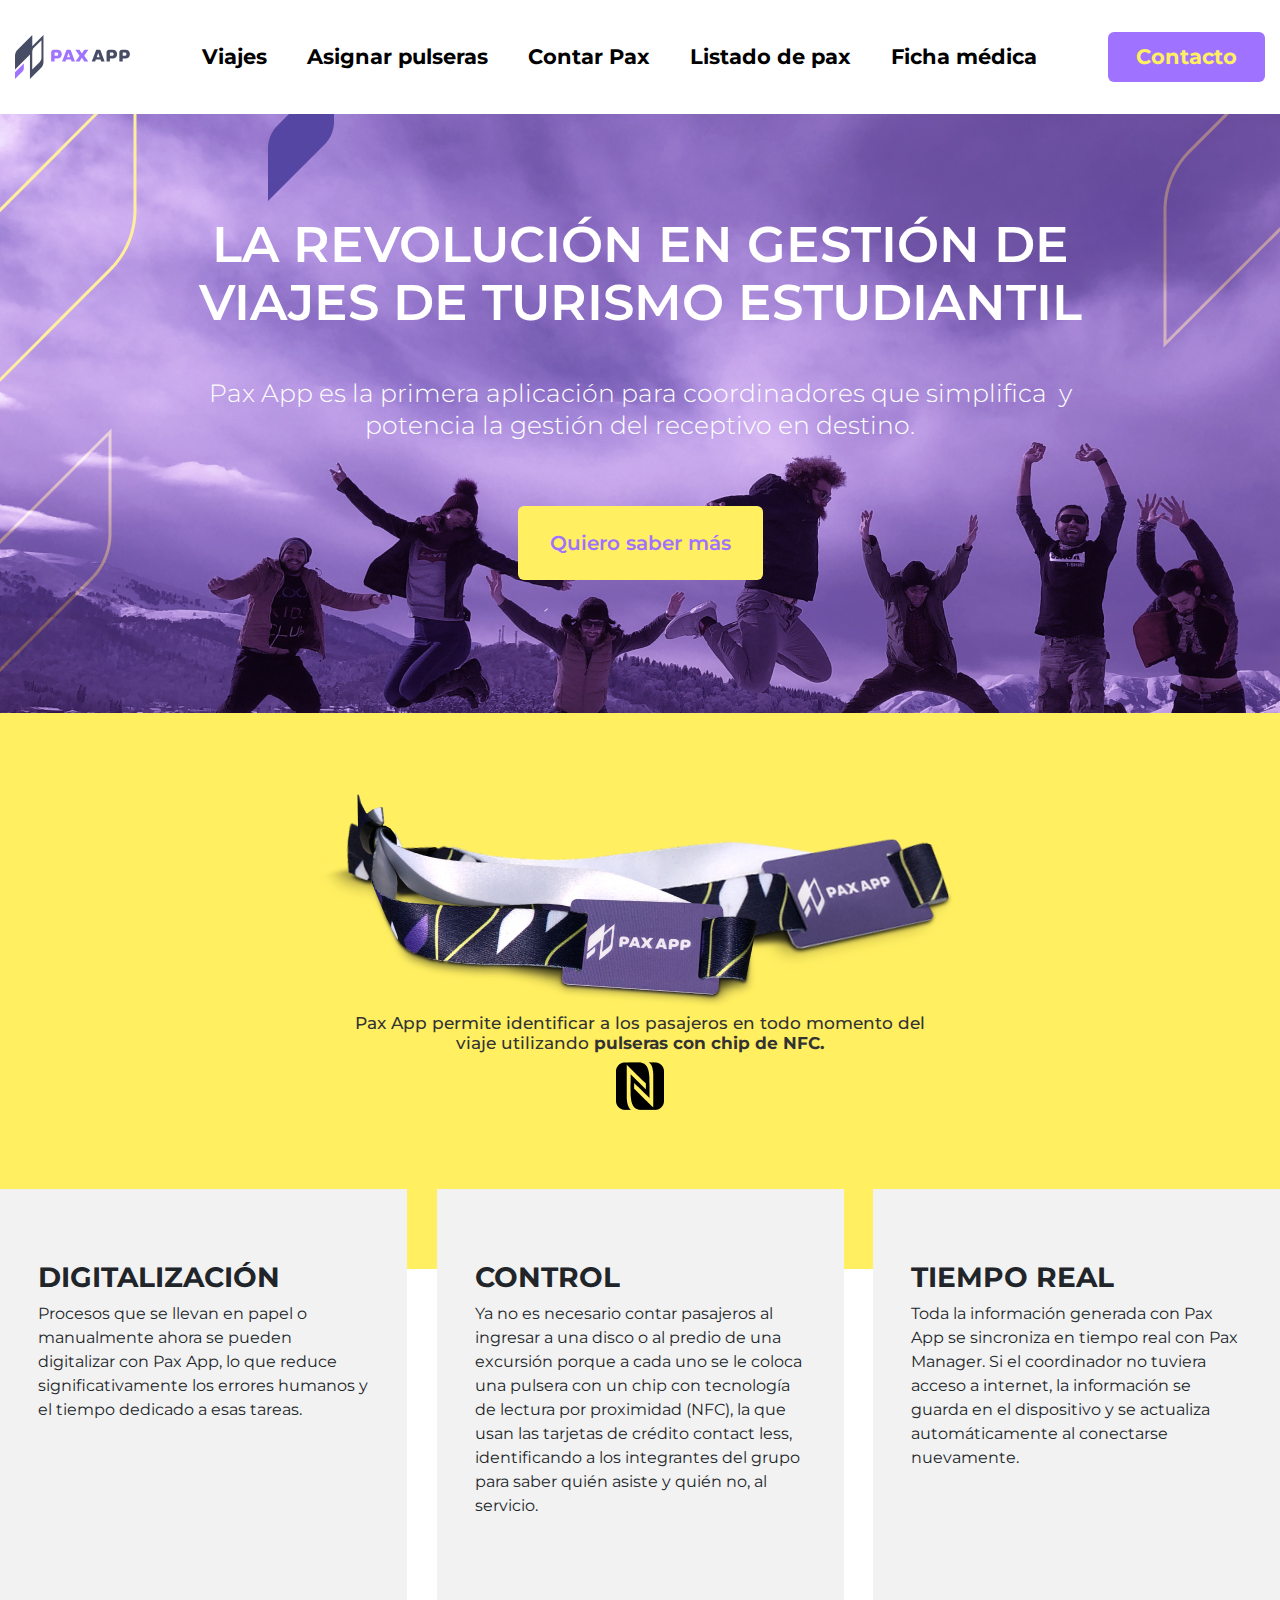
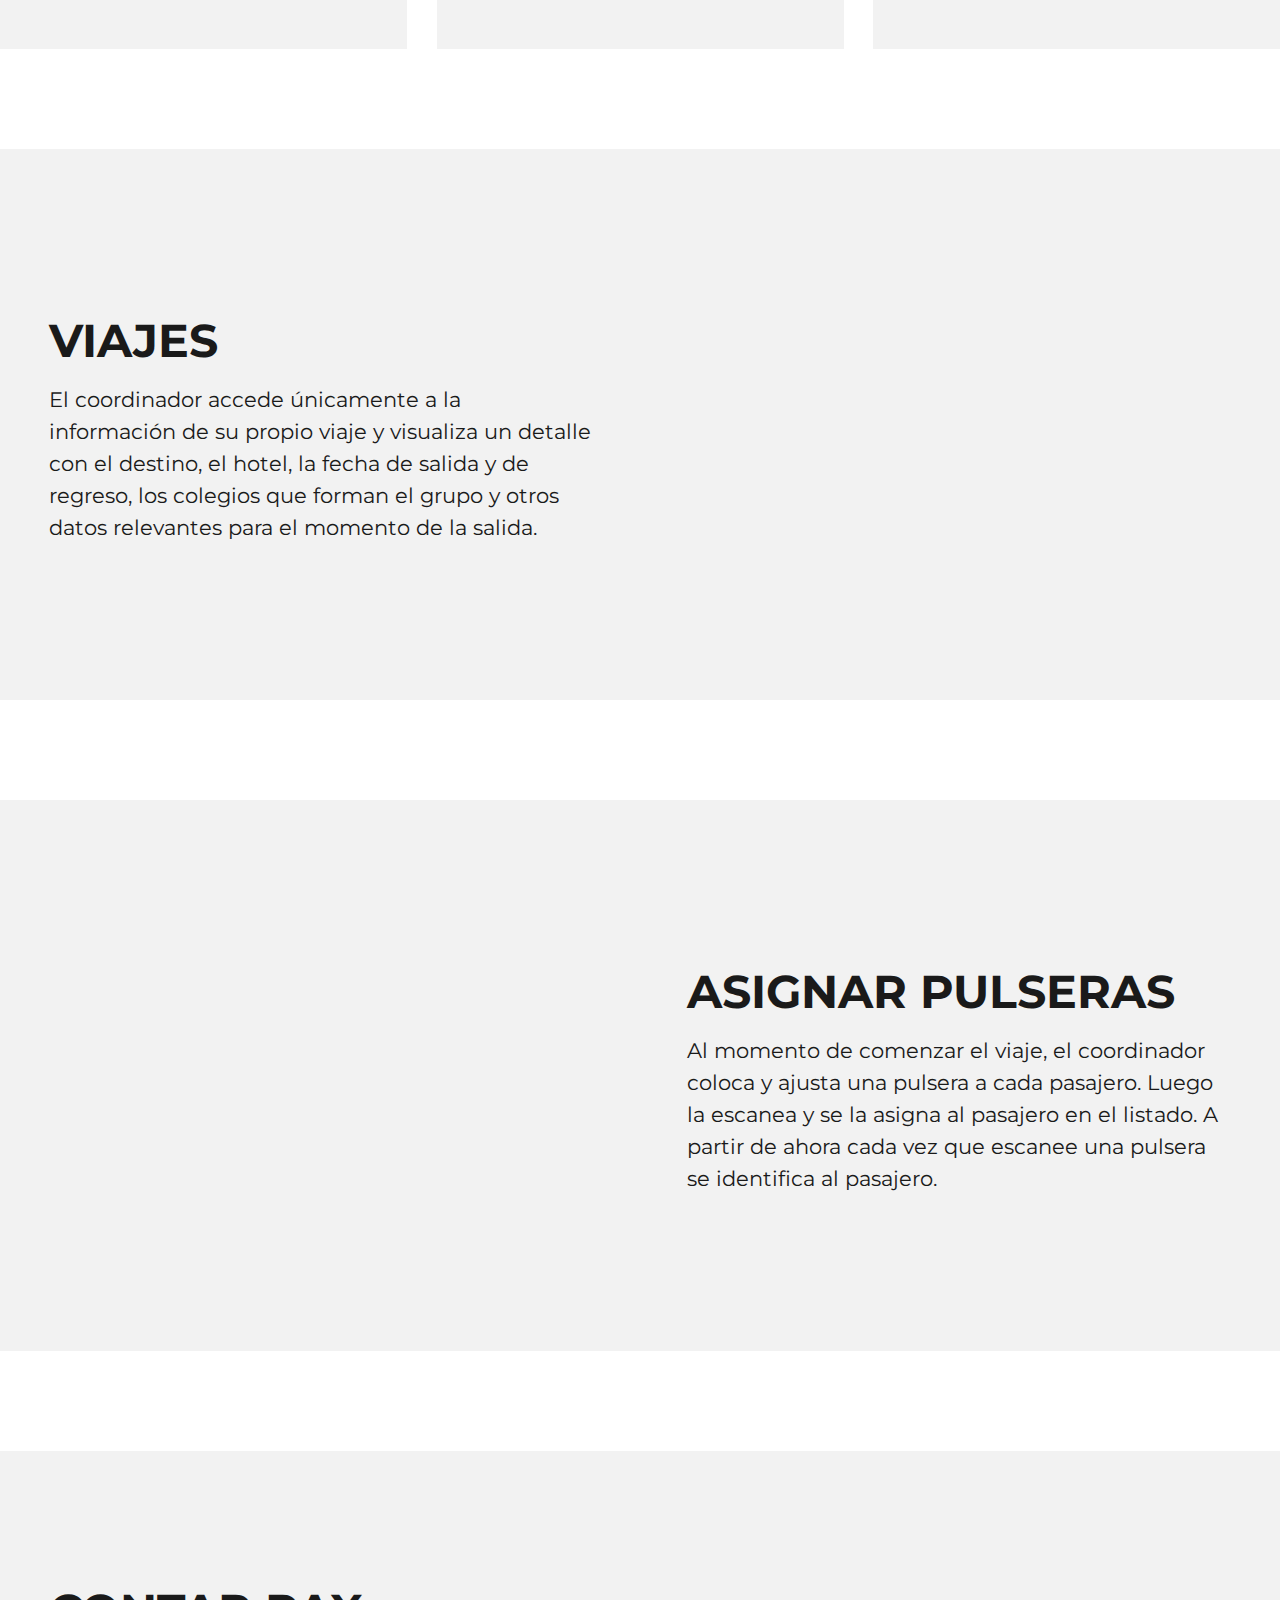
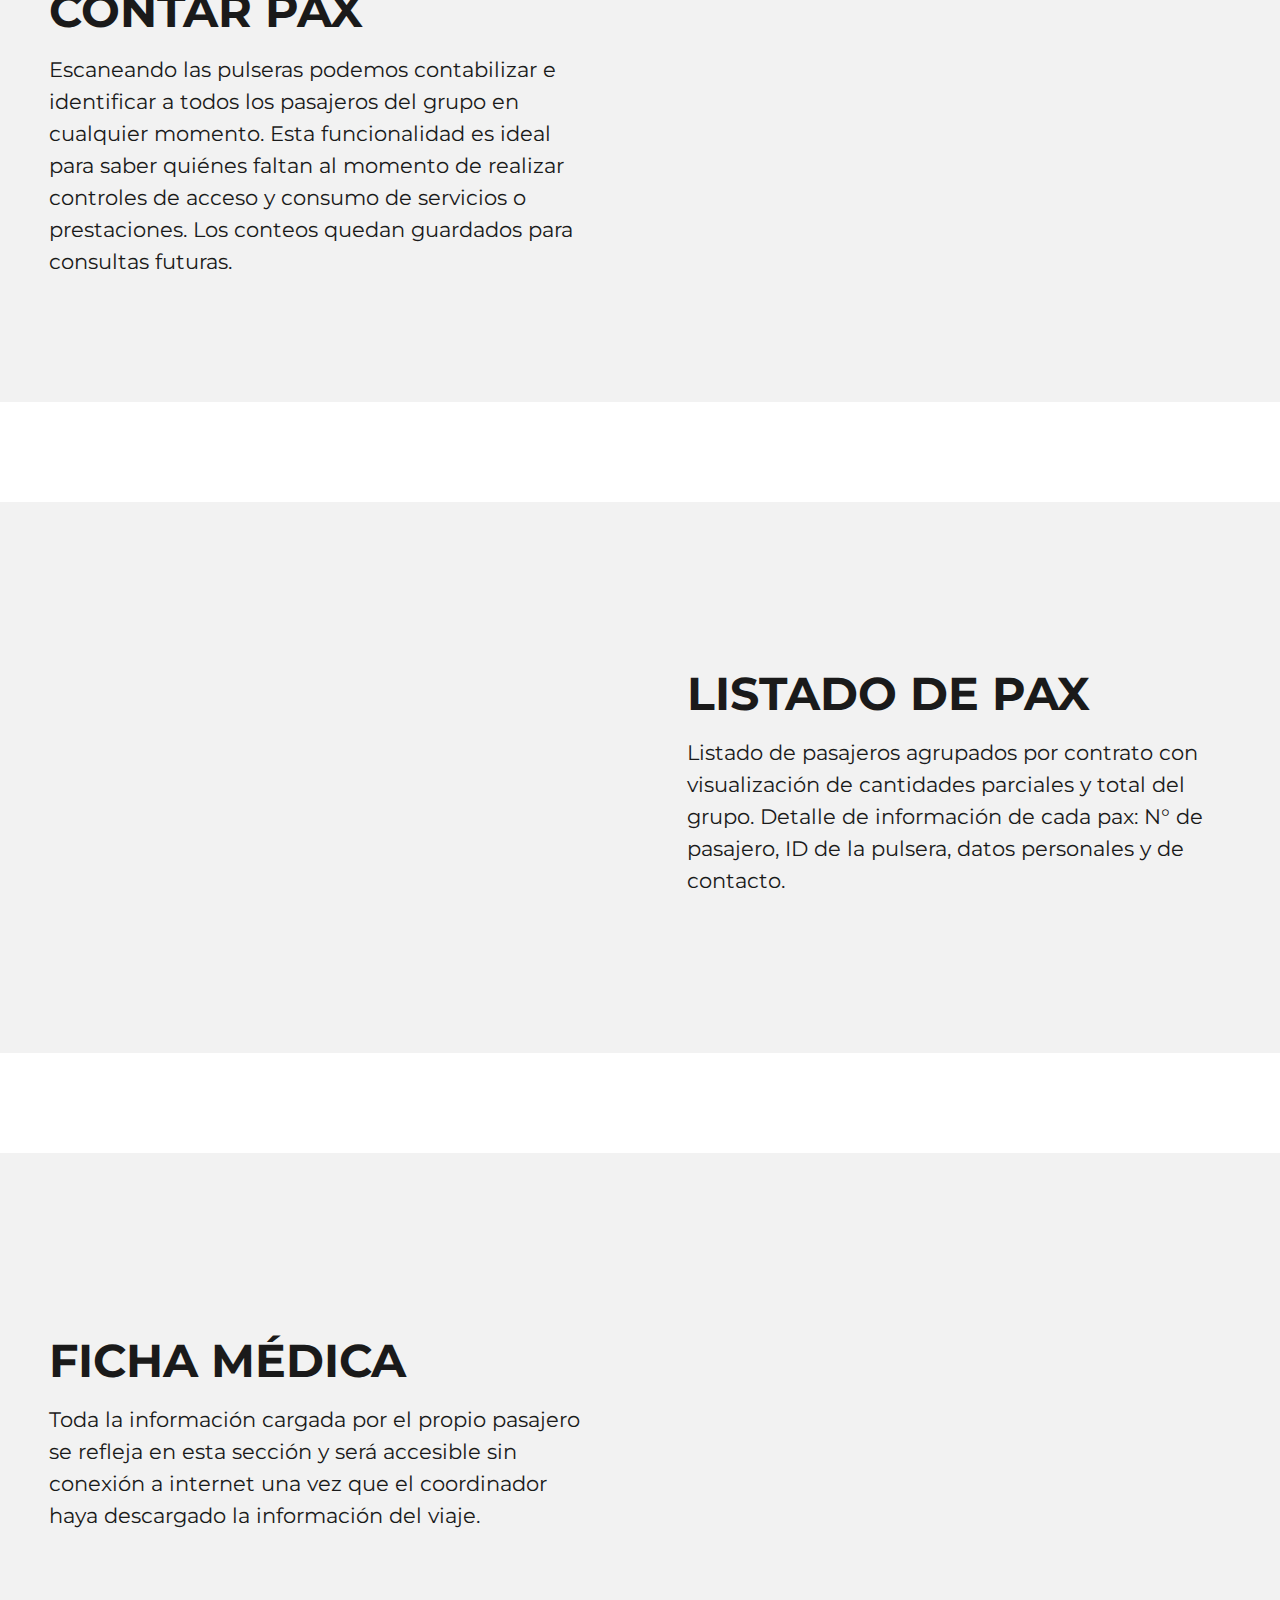
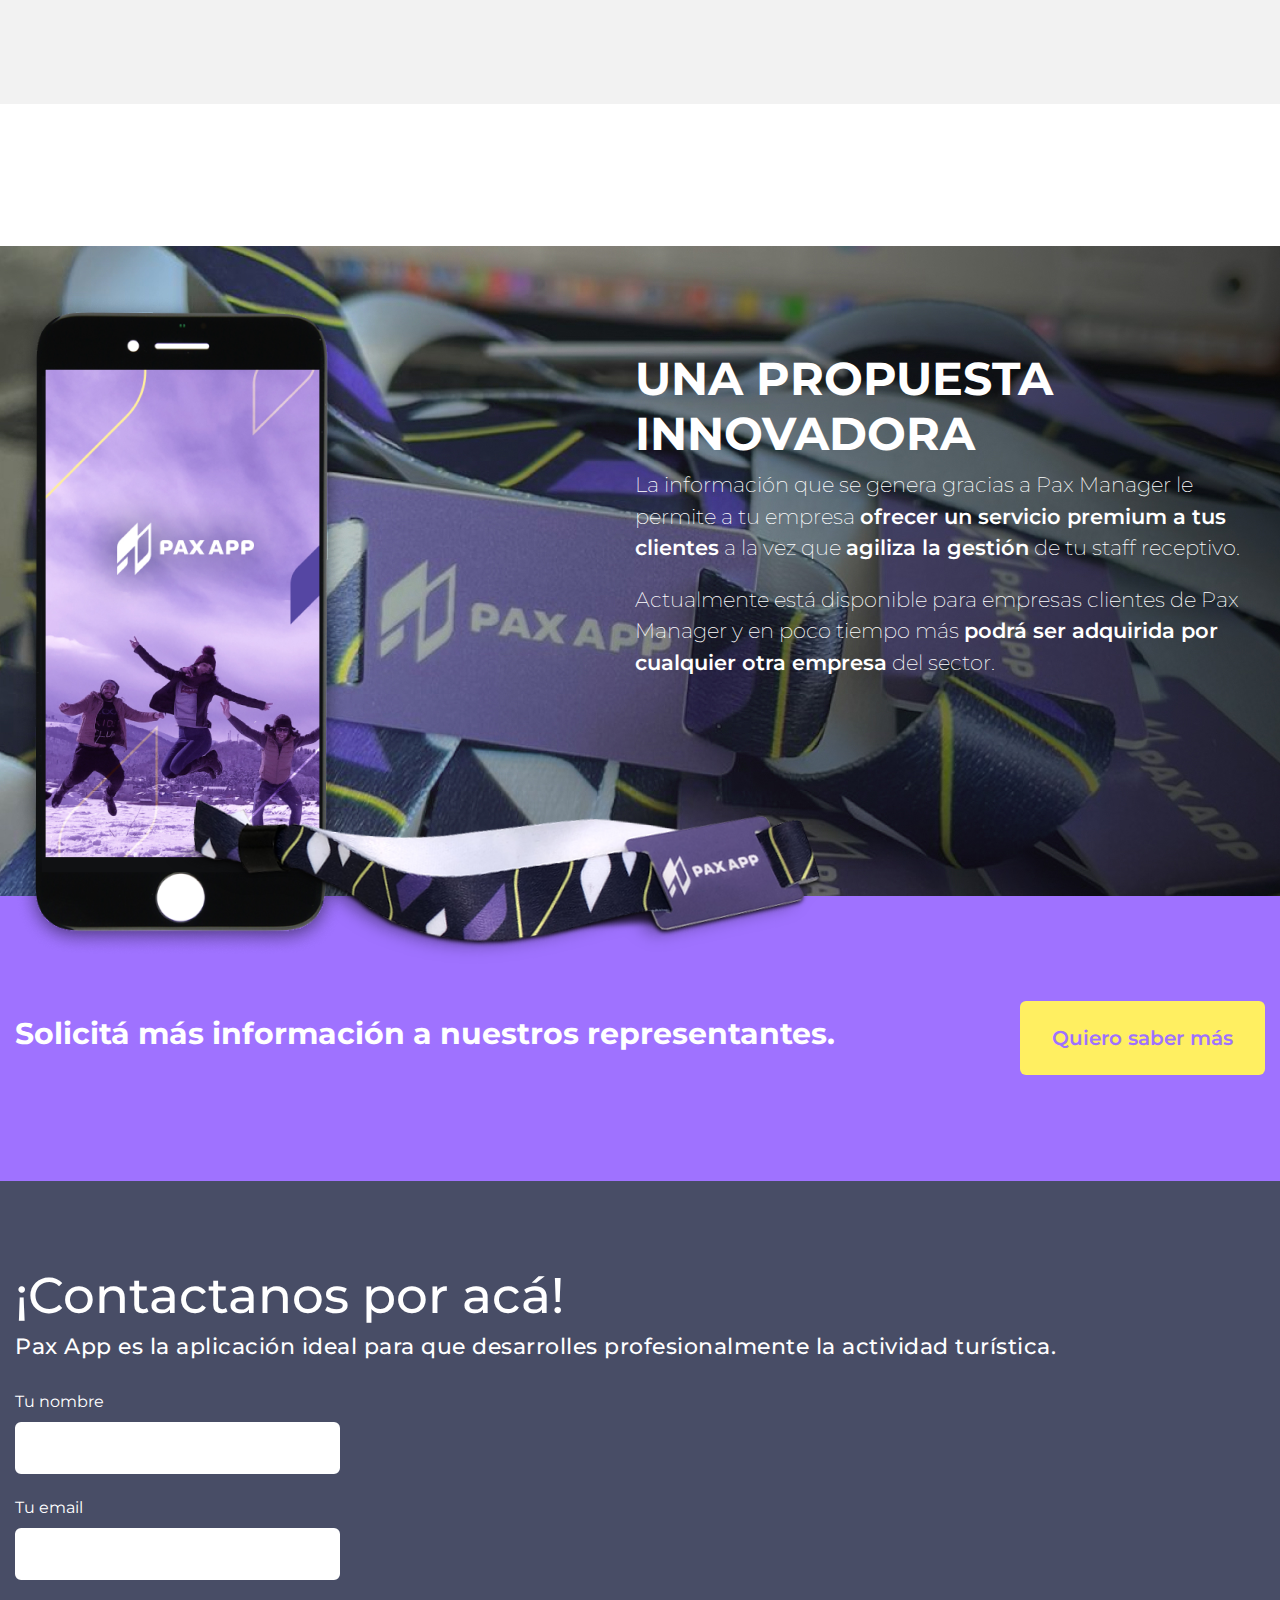
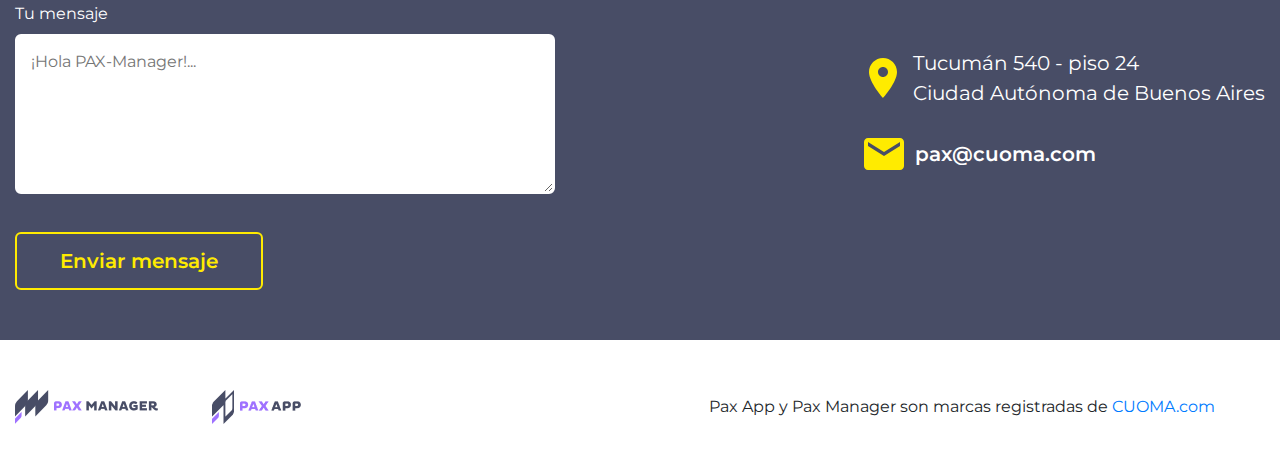
==== commit a57ec0fa: "animacion y recortes" ====
--- a/index.html
+++ b/index.html
@@ -1,14 +1,18 @@
 <!DOCTYPE html>
 <html lang="es">
 <head>
+    <meta charset="utf-8">
 	<meta name="viewport" content="width=device-width" />
     <link href="https://fonts.googleapis.com/css?family=Montserrat:400,600,700|Open+Sans:300,400,600&display=swap"
         rel="stylesheet">
     <link rel="stylesheet" href="https://stackpath.bootstrapcdn.com/bootstrap/4.4.1/css/bootstrap.min.css"
         integrity="sha384-Vkoo8x4CGsO3+Hhxv8T/Q5PaXtkKtu6ug5TOeNV6gBiFeWPGFN9MuhOf23Q9Ifjh" crossorigin="anonymous">
     <link rel="stylesheet" href="assets/css/style.css">
-    
-
+    <meta name="author" content="PAX APP" />
+    <meta name="description" content="La forma mas inteligente de gestionar viajes" />
+    <meta name="keywords" content="[software, viajes, gestión, gestionar, turismo, aplicación, empresa, plataforma, estudiantil, mejoras, rendimiento, comercial, diagramas]">
+    <meta name="Copyright" content="PAX APP" />
+    <title>PAX APP | Nuevo Software Integral para Turismo</title>
 
 </head>
 <body id="paxApp">
@@ -26,34 +30,34 @@
                 <ul class="navbar-nav">
 
                     <li class="nav-item ">
-                        <a class="nav-item nav-link" href="#" title="Viajes">Viajes</a>
-                    </li>
-
-                    <li class="nav-item ">
-                        <a class="nav-item nav-link" href="#" title="asignar pulseras">Asignar pulseras</a>
-                    </li>
-
-                    <li class="nav-item ">
-                        <a class="nav-item nav-link" href="#" title="Contar pax">Contar Pax</a>
-                    </li>
-
-                    <li class="nav-item ">
-                        <a class="nav-item nav-link" href="#" title="Listado de pax">Listado de pax</a>
-                    </li>
-
-                    <li class="nav-item ">
-                        <a class="nav-item nav-link" href="#" title="Ficha médica">Ficha médica</a>
+                        <a class="nav-item nav-link" href="#viajes" title="Viajes">Viajes</a>
+                    </li>
+
+                    <li class="nav-item ">
+                        <a class="nav-item nav-link" href="#pulseras" title="asignar pulseras">Asignar pulseras</a>
+                    </li>
+
+                    <li class="nav-item ">
+                        <a class="nav-item nav-link" href="#contar-pax" title="Contar pax">Contar Pax</a>
+                    </li>
+
+                    <li class="nav-item ">
+                        <a class="nav-item nav-link" href="#listado-pax" title="Listado de pax">Listado de pax</a>
+                    </li>
+
+                    <li class="nav-item ">
+                        <a class="nav-item nav-link" href="#ficha-medica" title="Ficha médica">Ficha médica</a>
                     </li>
 
                    
                     <li class="nav-item" style="display:none">
-                        <a class="mainBtn" href="/site/contacto/">Contacto</a>
+                        <a class="mainBtn" href="#contacto">Contacto</a>
                     </li>
                 </ul>
                 
             </div>
             <div class="btn-group">
-                <a class="mainBtn desktop" href="/site/contacto/">Contacto</a>
+                <a class="mainBtn desktop" href="#contacto">Contacto</a>
             </div>
         </div>
     </nav>
@@ -64,7 +68,7 @@
                 <h1>La revolución en gestión de viajes de turismo estudiantil</h1>
                 <h2>Pax App es la primera aplicación para coordinadores que simplifica  y potencia la gestión del receptivo en destino.
                 </h2>
-                <div class="btn-container"><a href="#" class="btn-yellow">Quiero que me llamen</a></div>
+                <div class="btn-container"><a href="#contacto" class="btn-yellow">Quiero saber más</a></div>
 
                 
             </div>
@@ -77,10 +81,10 @@
                 <h3>Pax App permite identificar a los pasajeros en todo momento del viaje
                     utilizando <b>pulseras con chip de NFC.</b>
                     </h3>
-                    <div class="btn-container"><a href="#" class="btn-violet">Quiero que me llamen</a></div>
-            </div>
-        </section>
-        <section class="home-details reveal active">
+                    <div class="btn-container"><a href="#contacto" class="btn-violet">Quiero saber más</a></div>
+            </div>
+        </section>
+        <section class="home-details">
             <div class="container">
 
                 <div class="box">
@@ -95,7 +99,7 @@
                         </svg></span></h3>
                     <p>Ya no es necesario contar pasajeros al ingresar a una disco o al predio de una excursión porque a cada uno se le coloca una pulsera con un chip con tecnología de lectura por proximidad (NFC), la que usan las tarjetas de crédito contact less, identificando a los integrantes del grupo para saber quién asiste y quién no, al servicio.</p>
                 </div>
-                <div class="box">
+                <div class="box" >
                     <h3>TIEMPO REAL <span><svg xmlns="http://www.w3.org/2000/svg" width="16" height="10" viewBox="0 0 16 10" fill="none">
                         <path fill-rule="evenodd" clip-rule="evenodd" d="M14.125 9.875L8 3.75L1.875 9.875L1.63918e-07 8L8 -6.99382e-07L16 8L14.125 9.875Z" fill="#9F72FF"/>
                         </svg></span></h3>
@@ -105,9 +109,9 @@
             </div>
         </section>
 
-        <section class="slides-info ">
-            <div class="container">
-                <div class="left reveal">
+        <section class="slides-info" id="viajes">
+            <div class="container">
+                <div class="left ">
                     <h3>VIAJES</h3>
                     <p>El coordinador accede únicamente a la información de su propio viaje y visualiza un detalle con el destino, el hotel, la fecha de salida y de regreso, los colegios que forman el grupo y otros datos relevantes para el momento de la salida.</p>
                 </div>
@@ -116,15 +120,20 @@
                     <img src="./assets/img/viajes-desktop-2.png" alt="viajes" class="desktop reveal">
                     <img src="./assets/img/viajes-desktop-3.png" alt="viajes" class="desktop reveal">
                 </div>
-                
+                <!-- <img src="./assets/img/viajes-desktop.png" alt="viajes" class="desktop"> -->
                 <img src="./assets/img/viajes-mobile.png" alt="viajes" class="mobile">
             </div>
         </section>
 
-        <section class="slides-info right ">
-            <div class="container">
-                <img src="./assets/img/pulseras-desktop.png" alt="pulseras" class="desktop reveal">
-                <div class="right reveal">
+        <section class="slides-info right" id="pulseras">
+            <div class="container">
+                <div class="images two">
+                    <img src="./assets/img/asignar-desktop-1.png" alt="viajes" class="desktop reveal">
+                    <img src="./assets/img/asignar-desktop-2.png" alt="viajes" class="desktop reveal">
+                    <img src="./assets/img/asignar-desktop-3.png" alt="viajes" class="desktop reveal">
+                </div>
+                <!-- <img src="./assets/img/pulseras-desktop.png" alt="pulseras" class="desktop "> -->
+                <div class="right ">
                     <h3>ASIGNAR PULSERAS</h3>
                     <p>Al momento de comenzar el viaje, el coordinador coloca y ajusta una pulsera a cada pasajero. Luego la escanea y se la asigna al pasajero en el listado. A partir de ahora cada vez que escanee una pulsera se identifica al pasajero.</p>
                 </div>
@@ -132,21 +141,29 @@
             </div>
         </section>
 
-        <section class="slides-info ">
-            <div class="container">
-                <div class="left reveal">
+        <section class="slides-info" id="contar-pax">
+            <div class="container">
+                <div class="left ">
                     <h3>CONTAR PAX</h3>
                     <p>Escaneando las pulseras podemos contabilizar e identificar a todos los pasajeros del grupo en cualquier momento. Esta funcionalidad es ideal para saber quiénes faltan al momento de realizar controles de acceso y consumo de servicios o prestaciones. Los conteos quedan guardados para consultas futuras.</p>
                 </div>
-                <img src="./assets/img/contar-pax-desktop.png" alt="contar pax" class="desktop reveal">
+                <div class="images three">
+                    <img src="./assets/img/contar-desktop-1.png" alt="viajes" class="desktop reveal">
+                    <img src="./assets/img/contar-desktop-2.png" alt="viajes" class="desktop reveal">
+                </div>
+                <!-- <img src="./assets/img/contar-pax-desktop.png" alt="contar pax" class="desktop "> -->
                 <img src="./assets/img/contar-pax-mobile.png" alt="contar pax" class="mobile">
             </div>
         </section>
 
-        <section class="slides-info right ">
-            <div class="container">
-                <img src="./assets/img/listado-pax-desktop.png" alt="listado pax" class="desktop reveal">
-                <div class="right reveal">
+        <section class="slides-info right " id="listado-pax">
+            <div class="container">
+                <!-- <img src="./assets/img/listado-pax-desktop.png" alt="listado pax" class="desktop "> -->
+                <div class="images four">
+                    <img src="./assets/img/listado-desktop-1.png" alt="listado pax" class="desktop reveal">
+                    <img src="./assets/img/listado-desktop-2.png" alt="listado pax" class="desktop reveal">
+                </div>
+                <div class="right ">
                     <h3>LISTADO DE PAX</h3>
                     <p>Listado de pasajeros agrupados por contrato con visualización de cantidades parciales y total del grupo.
 Detalle de información de cada pax: N° de pasajero, ID de la pulsera, datos personales y de contacto.</p>
@@ -155,13 +172,17 @@
             </div>
         </section>
 
-        <section class="slides-info">
-            <div class="container">
-                <div class="left reveal">
+        <section class="slides-info" id="ficha-medica">
+            <div class="container">
+                <div class="left ">
                     <h3>FICHA MÉDICA</h3>
                     <p>Toda la información cargada por el propio pasajero se refleja en esta sección y será accesible sin conexión a internet una vez que el coordinador haya descargado la información del viaje.</p>
                 </div>
-                <img src="./assets/img/ficha-medica-desktop.png" alt="itinerario" class="desktop reveal">
+                <div class="images five">
+                    <img src="./assets/img/ficha-desktop-1.png" alt="ficha medica" class="desktop reveal">
+                    <img src="./assets/img/ficha-desktop-2.png" alt="ficha medica" class="desktop reveal">
+                </div>
+                <!-- <img src="./assets/img/ficha-medica-desktop.png" alt="itinerario" class="desktop "> -->
                 <img src="./assets/img/ficha-medica-mobile.png" alt="pasajeros" class="mobile">
             </div>
         </section>
@@ -187,18 +208,17 @@
         <section class="info">
             <div class="container">
                 <h3>Solicitá más información a nuestros representantes.</h3>
-                <a href="#" class="btn-yellow">Quiero que me llamen</a>
-            </div>
-        </section>
-
-
-        <section class="contact" id="contactoEnviado">
-            <div class="container">
-                <h4>¡O contactanos por acá!</h4>
+                <a href="#contacto" class="btn-yellow">Quiero saber más</a>
+            </div>
+        </section>
+
+
+        <section class="contact" id="contacto">
+            <div class="container">
+                <h4>¡Contactanos por acá!</h4>
                 <h5>Pax App es la aplicación ideal para que desarrolles profesionalmente la actividad turística.</h5>
                 <div class="flex">
                     <form action="https://forms.cuomatest.com/process.php" method="post" data-parsley-validate="" id="contactForm" novalidate="">
-                        <input type="hidden" name="form_tools_initialize_form" value="1" />
                         <input type="hidden" name="form_tools_form_id" value="47" />
                         <label for="name">Tu nombre</label>
                         <input id="contactName" name="name" type="text" data-parsley-minlength="1" required="">
@@ -225,11 +245,13 @@
 
 
     <footer class="container home">
-        <a href=""><img src="assets/img/logo-pax-small.png" alt="PAX"></a>
-        <p>Pax App y Pax Manager son marcas registradas de CUOMA.com</p>
+        <div class="logos"><a href="https://www.paxmanager.com.ar/site/"><img src="assets/img/logo-pax-small.png" alt="PAX"></a> <img src="assets/img/paxApp-logo.png" alt="PAX app logo"></div>
+        <p>Pax App y Pax Manager son marcas registradas de <a href="https://www.cuoma.com/">CUOMA.com</a></p>
     </footer>
 <script src="https://code.jquery.com/jquery-3.4.1.slim.min.js" integrity="sha384-J6qa4849blE2+poT4WnyKhv5vZF5SrPo0iEjwBvKU7imGFAV0wwj1yYfoRSJoZ+n" crossorigin="anonymous"></script>
 <script src="https://stackpath.bootstrapcdn.com/bootstrap/4.4.1/js/bootstrap.min.js" integrity="sha384-wfSDF2E50Y2D1uUdj0O3uMBJnjuUD4Ih7YwaYd1iqfktj0Uod8GCExl3Og8ifwB6" crossorigin="anonymous"></script>
+<script src="assets/js/parsley.min.js"></script>
+<script src="assets/js/parsleyES.js"></script>
 <script src="assets/js/main.js"></script>
 </body>
 </html>--- a/assets/css/style.css
+++ b/assets/css/style.css
@@ -135,6 +135,10 @@
     margin-top: 20px;
     display: inline-block !important;
   }
+  #paxApp .navbar .container .navbar-nav .nav-item .mainBtn {
+    color: #FFEF61;
+    text-decoration: none;
+  }
 }
 #paxApp .navbar .container .navbar-nav .nav-item .nav-link {
   font-size: 21px;
@@ -147,6 +151,10 @@
     text-align: right;
     margin: 20px 0 0;
   }
+}
+#paxApp .navbar .container .btn-group a:hover {
+  color: #FFEF61;
+  text-decoration: none;
 }
 @media (max-width: 1199px) {
   #paxApp .navbar .container > a {
@@ -446,19 +454,77 @@
   position: absolute;
   bottom: 0;
   left: 0;
-  transition: 7s all ease;
+  transition: 2s all ease;
 }
 #paxApp main .slides-info .container .images.one img:nth-child(2) {
   position: absolute;
   bottom: 0;
   left: 173px;
-  transition: 2s all ease;
+  transition: 1s all ease;
 }
 #paxApp main .slides-info .container .images.one img:nth-child(3) {
   position: absolute;
   bottom: 0;
   left: 355px;
   transition: 0.5s all ease;
+}
+#paxApp main .slides-info .container .images.two img:nth-child(1) {
+  position: absolute;
+  bottom: 0;
+  left: 0;
+  transition: 0.5s all ease;
+}
+#paxApp main .slides-info .container .images.two img:nth-child(2) {
+  position: absolute;
+  bottom: 0;
+  left: 173px;
+  transition: 1s all ease;
+  z-index: 1;
+}
+#paxApp main .slides-info .container .images.two img:nth-child(3) {
+  position: absolute;
+  bottom: 0;
+  left: 355px;
+  transition: 2s all ease;
+}
+#paxApp main .slides-info .container .images.three img:nth-child(1) {
+  position: absolute;
+  bottom: 0;
+  left: 0;
+  transition: 0.5s all ease;
+}
+#paxApp main .slides-info .container .images.three img:nth-child(2) {
+  position: absolute;
+  bottom: 0;
+  left: 300px;
+  transition: 2s all ease;
+  z-index: 1;
+}
+#paxApp main .slides-info .container .images.four img:nth-child(1) {
+  position: absolute;
+  bottom: 0;
+  left: 0;
+  transition: 0.5s all ease;
+}
+#paxApp main .slides-info .container .images.four img:nth-child(2) {
+  position: absolute;
+  bottom: 0;
+  left: 300px;
+  transition: 2s all ease;
+  z-index: 1;
+}
+#paxApp main .slides-info .container .images.five img:nth-child(1) {
+  position: absolute;
+  bottom: 0;
+  left: 0;
+  transition: 0.5s all ease;
+}
+#paxApp main .slides-info .container .images.five img:nth-child(2) {
+  position: absolute;
+  bottom: 0;
+  left: 300px;
+  transition: 2s all ease;
+  z-index: 1;
 }
 #paxApp main .slides-info.right .container {
   padding-left: 0px;
@@ -715,6 +781,12 @@
   font-weight: 600;
   margin-top: 38px;
 }
+#paxApp main .contact .flex form ul {
+  padding: 10px 0 0 20px;
+  position: static;
+  color: #FFEB00;
+  font-size: 14px;
+}
 #paxApp main .contact .flex .block {
   display: -webkit-box;
   display: -ms-flexbox;
@@ -784,6 +856,9 @@
   justify-content: space-between;
   height: 134px;
 }
+#paxApp footer a {
+  margin-right: 50px;
+}
 @media (max-width: 768px) {
   #paxApp footer {
     height: auto;
@@ -794,39 +869,64 @@
     text-align: center;
     margin-top: 30px;
   }
-}
-
-.reveal.active {
-  transform: translateX(0);
-  opacity: 1;
+  #paxApp footer a {
+    margin-right: 0px;
+  }
+  #paxApp footer .logos {
+    display: flex;
+    justify-content: space-evenly;
+    align-items: center;
+    width: 100%;
+  }
+}
+
+.thank-you {
+  background-color: #484D66;
+  height: auto;
+  padding: 85px 0 50px;
+  color: #fff;
+}
+.thank-you .container .flex {
+  max-width: 540px;
+}
+.thank-you .container .flex img {
+  margin-bottom: 45px;
+}
+.thank-you .container .flex h4 {
+  font-size: 48px;
+  margin-bottom: 10px;
+}
+.thank-you .container .flex p {
+  font-size: 24px;
+}
+.thank-you .container .flex .secBtn {
+  margin-top: 50px;
+  width: 248px;
+  height: 58px;
+  font-size: 20px;
+  font-weight: 600;
+}
+.thank-you .container .flex .secBtn:hover {
+  color: #FFEF61;
+  text-decoration: none;
 }
 
 .reveal {
   position: relative;
-  transform: translateX(-150px);
+  transform: translate3d(0, 20%, 0);
   opacity: 0;
   transition: 0.8s all ease;
 }
 
-.reveal.right {
-  position: relative;
-  transform: translateX(150px);
-  opacity: 0;
-  transition: 0.8s all ease;
-}
-
-.reveal.right.active {
-  transform: translateX(0);
+.reveal.desktop.active {
+  transform: translateY(0px);
   opacity: 1;
 }
 
-.reveal.desktop {
-  position: relative;
-  transform: translateY(0px);
-  opacity: 0;
-}
-
-.reveal.desktop.active {
-  transform: translateY(0);
-  opacity: 1;
+html {
+  scroll-behavior: smooth;
+}
+
+#viajes, #pulseras, #contar-pax, #listado-pax, #ficha-medica {
+  scroll-margin-top: 120px;
 }/*# sourceMappingURL=style.css.map */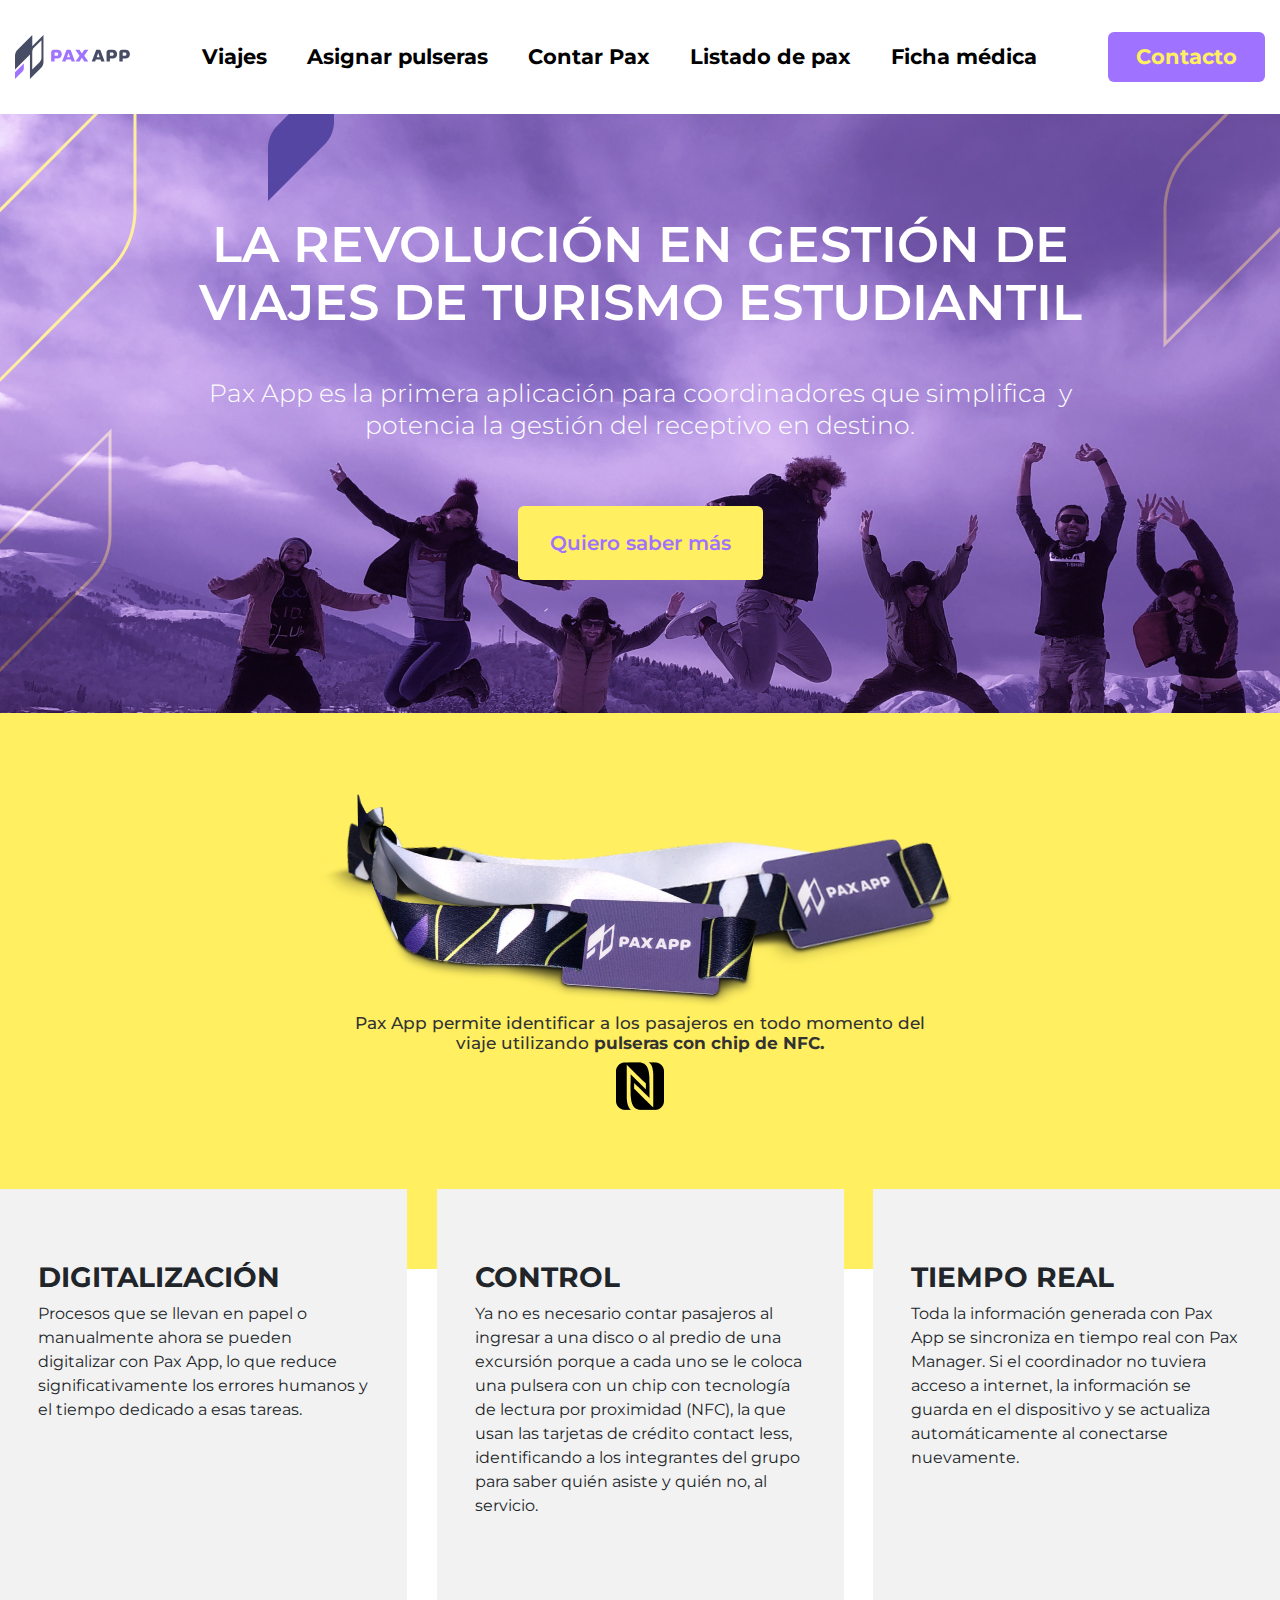
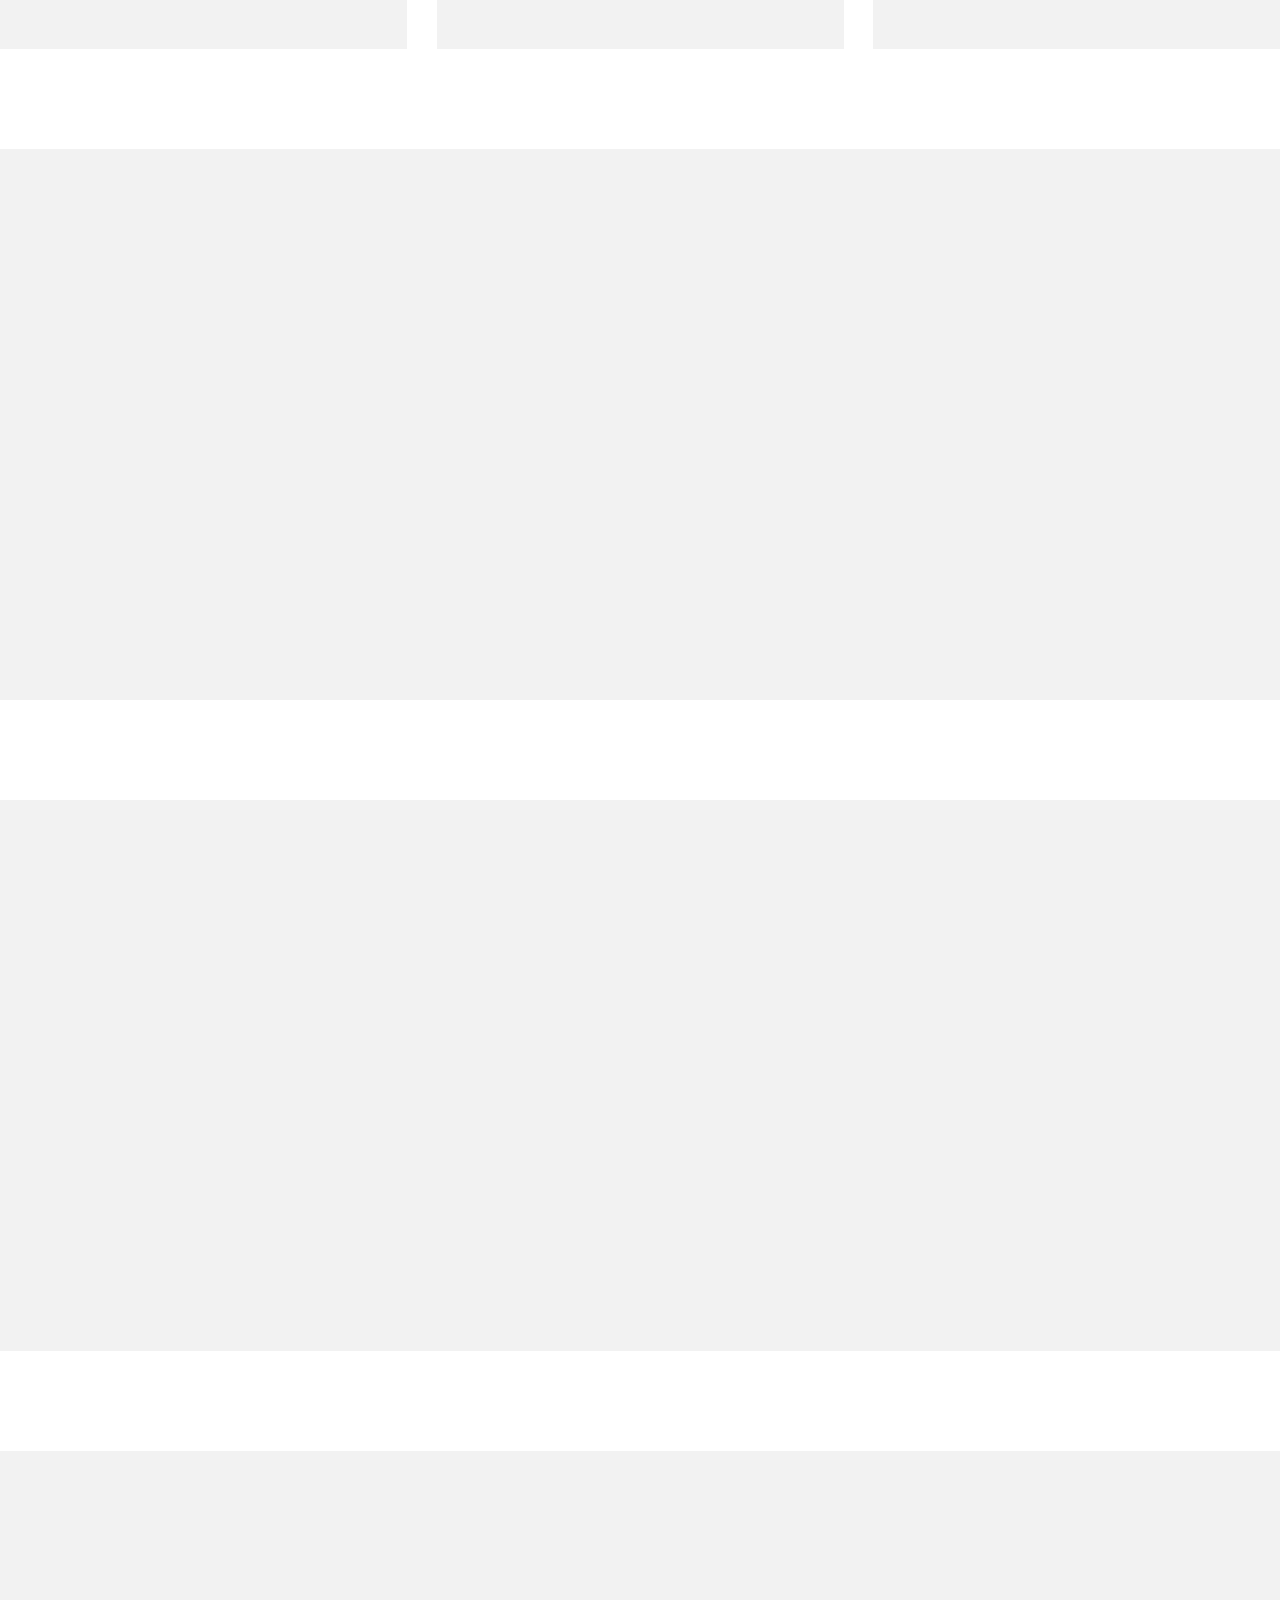
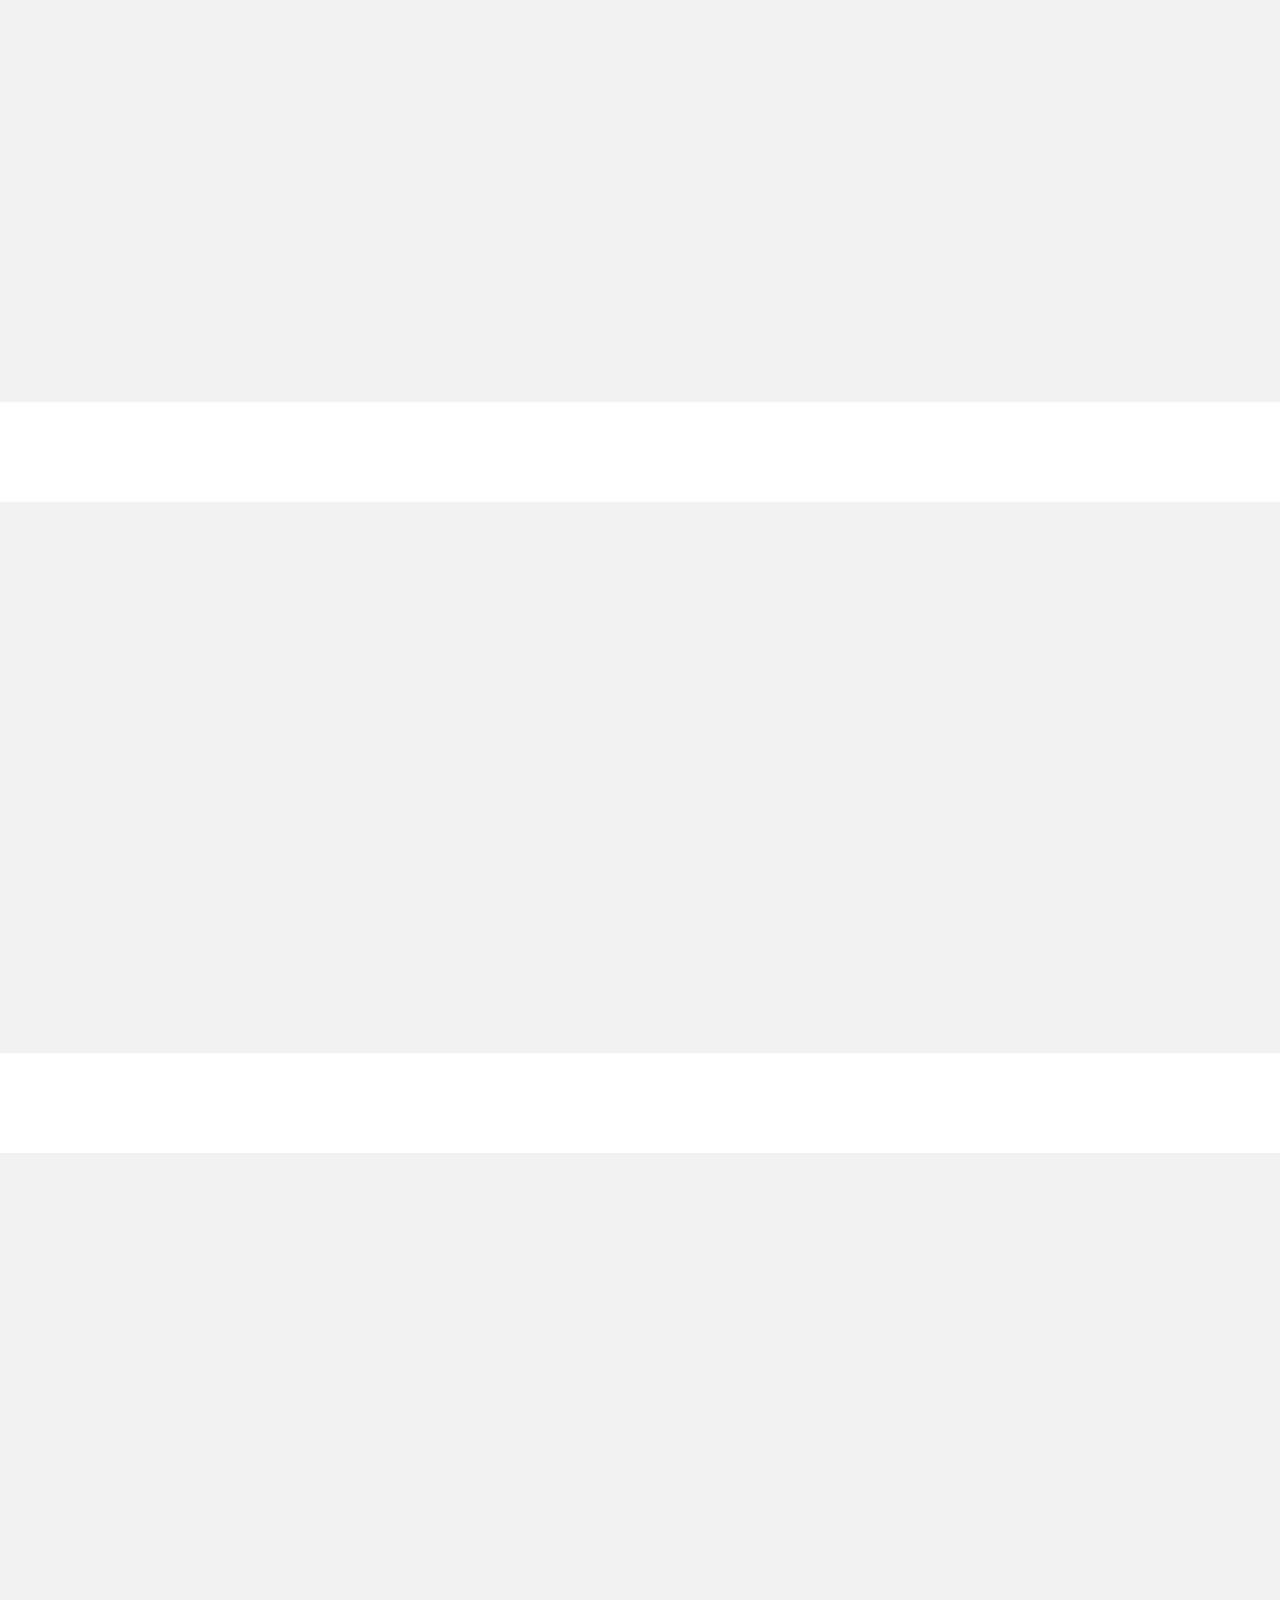
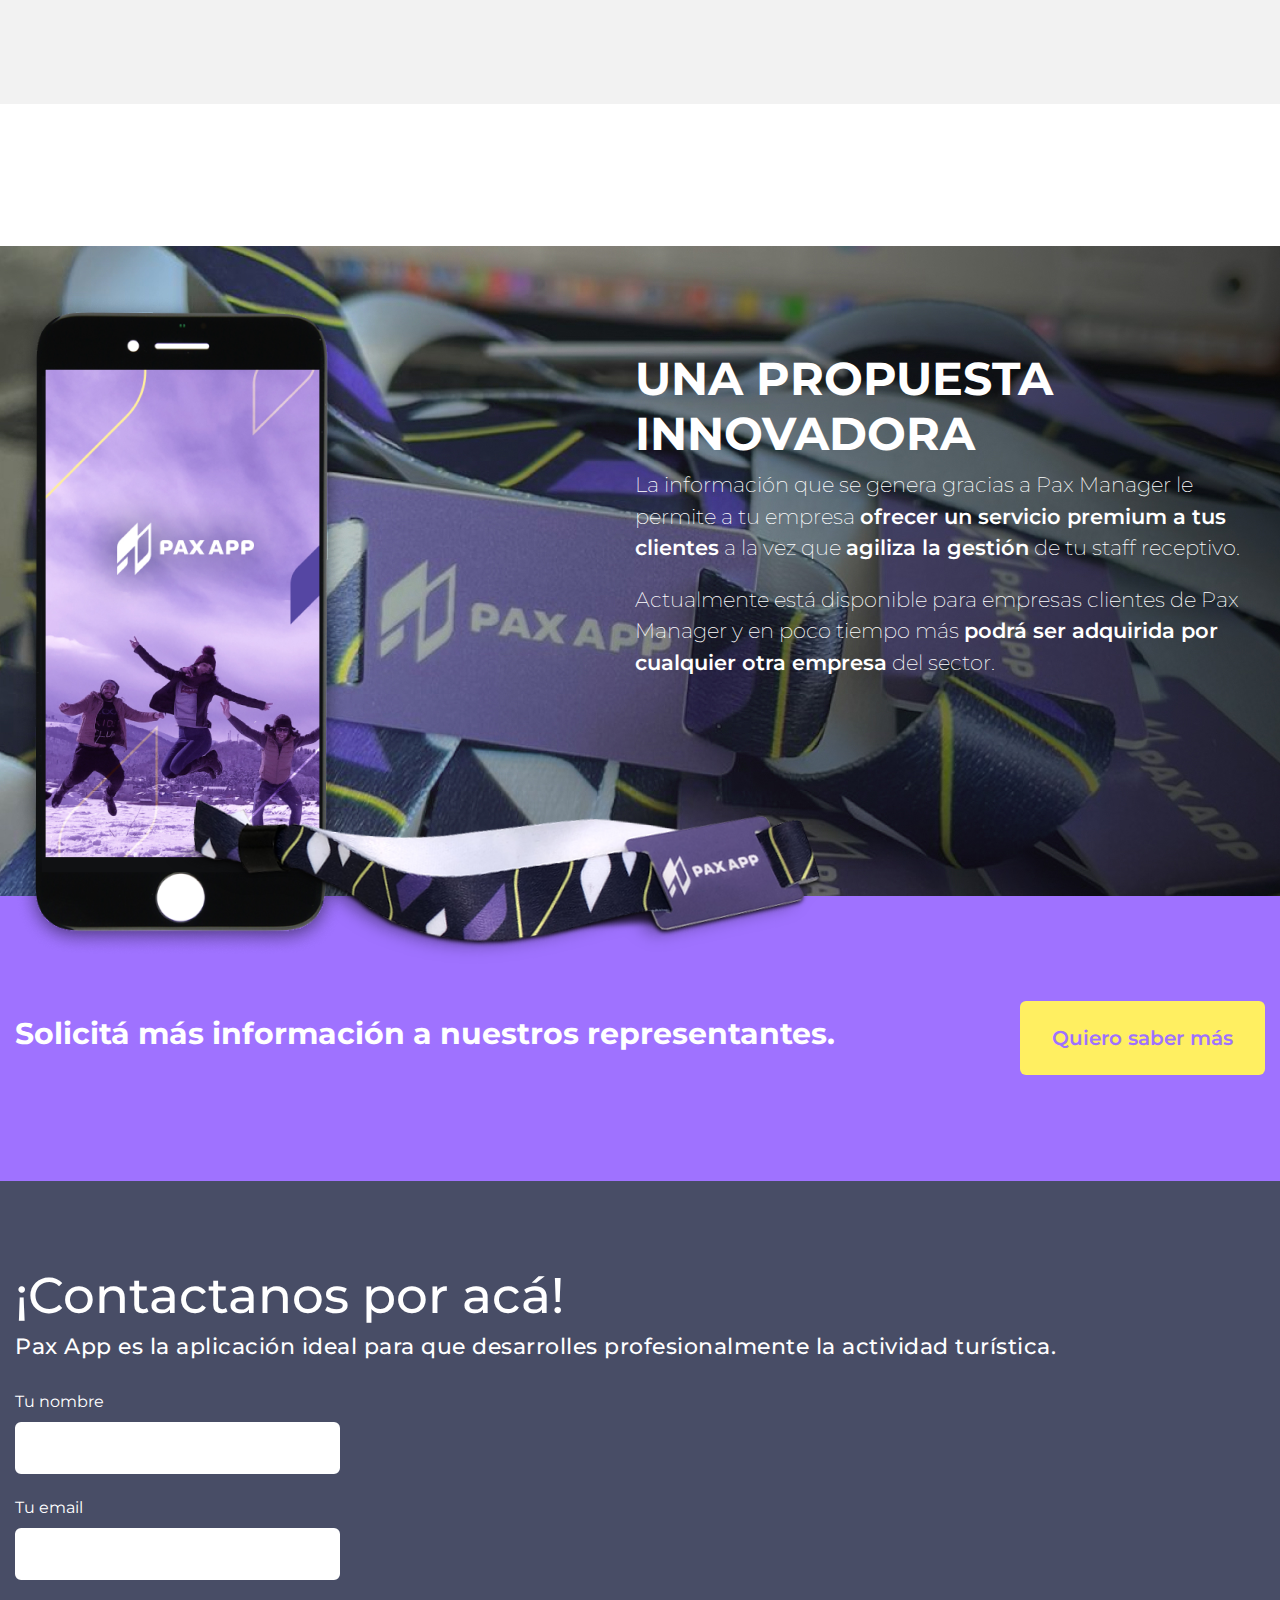
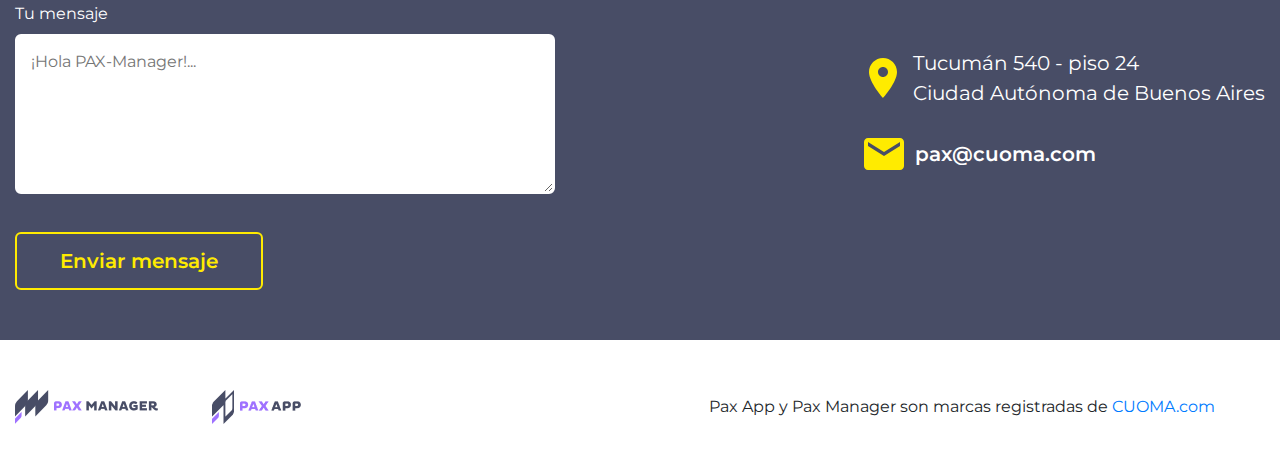
==== commit 68664530: "animaciones" ====
--- a/index.html
+++ b/index.html
@@ -111,7 +111,7 @@
 
         <section class="slides-info" id="viajes">
             <div class="container">
-                <div class="left ">
+                <div class="left reveal">
                     <h3>VIAJES</h3>
                     <p>El coordinador accede únicamente a la información de su propio viaje y visualiza un detalle con el destino, el hotel, la fecha de salida y de regreso, los colegios que forman el grupo y otros datos relevantes para el momento de la salida.</p>
                 </div>
@@ -133,7 +133,7 @@
                     <img src="./assets/img/asignar-desktop-3.png" alt="viajes" class="desktop reveal">
                 </div>
                 <!-- <img src="./assets/img/pulseras-desktop.png" alt="pulseras" class="desktop "> -->
-                <div class="right ">
+                <div class="right reveal">
                     <h3>ASIGNAR PULSERAS</h3>
                     <p>Al momento de comenzar el viaje, el coordinador coloca y ajusta una pulsera a cada pasajero. Luego la escanea y se la asigna al pasajero en el listado. A partir de ahora cada vez que escanee una pulsera se identifica al pasajero.</p>
                 </div>
@@ -143,7 +143,7 @@
 
         <section class="slides-info" id="contar-pax">
             <div class="container">
-                <div class="left ">
+                <div class="left reveal">
                     <h3>CONTAR PAX</h3>
                     <p>Escaneando las pulseras podemos contabilizar e identificar a todos los pasajeros del grupo en cualquier momento. Esta funcionalidad es ideal para saber quiénes faltan al momento de realizar controles de acceso y consumo de servicios o prestaciones. Los conteos quedan guardados para consultas futuras.</p>
                 </div>
@@ -163,7 +163,7 @@
                     <img src="./assets/img/listado-desktop-1.png" alt="listado pax" class="desktop reveal">
                     <img src="./assets/img/listado-desktop-2.png" alt="listado pax" class="desktop reveal">
                 </div>
-                <div class="right ">
+                <div class="right reveal">
                     <h3>LISTADO DE PAX</h3>
                     <p>Listado de pasajeros agrupados por contrato con visualización de cantidades parciales y total del grupo.
 Detalle de información de cada pax: N° de pasajero, ID de la pulsera, datos personales y de contacto.</p>
@@ -174,7 +174,7 @@
 
         <section class="slides-info" id="ficha-medica">
             <div class="container">
-                <div class="left ">
+                <div class="left reveal">
                     <h3>FICHA MÉDICA</h3>
                     <p>Toda la información cargada por el propio pasajero se refleja en esta sección y será accesible sin conexión a internet una vez que el coordinador haya descargado la información del viaje.</p>
                 </div>
--- a/assets/css/style.css
+++ b/assets/css/style.css
@@ -421,6 +421,7 @@
   background: #F2F2F2;
   padding: 0px;
   padding-left: 49px;
+  overflow: hidden;
 }
 #paxApp main .slides-info .container h3 {
   color: #1A1A1A;
@@ -525,6 +526,11 @@
   left: 300px;
   transition: 2s all ease;
   z-index: 1;
+}
+@media (max-width: 998px) {
+  #paxApp main .slides-info .container .images {
+    height: auto;
+  }
 }
 #paxApp main .slides-info.right .container {
   padding-left: 0px;
@@ -911,6 +917,7 @@
   text-decoration: none;
 }
 
+/* ani */
 .reveal {
   position: relative;
   transform: translate3d(0, 20%, 0);
@@ -918,11 +925,41 @@
   transition: 0.8s all ease;
 }
 
+.reveal.left {
+  position: relative;
+  transform: translate3d(-20%, 0, 0);
+  opacity: 0;
+  transition: 1s all ease;
+}
+
+.reveal.right {
+  position: relative;
+  transform: translate3d(20%, 0, 0);
+  opacity: 0;
+  transition: 1s all ease;
+}
+
 .reveal.desktop.active {
   transform: translateY(0px);
   opacity: 1;
 }
 
+.reveal.left.active {
+  transform: translateX(0px);
+  opacity: 1;
+}
+
+.reveal.right.active {
+  transform: translateX(0px);
+  opacity: 1;
+}
+
+@media (max-width: 998px) {
+  .reveal.left, .reveal.right {
+    transform: translateX(0px);
+    opacity: 1;
+  }
+}
 html {
   scroll-behavior: smooth;
 }
